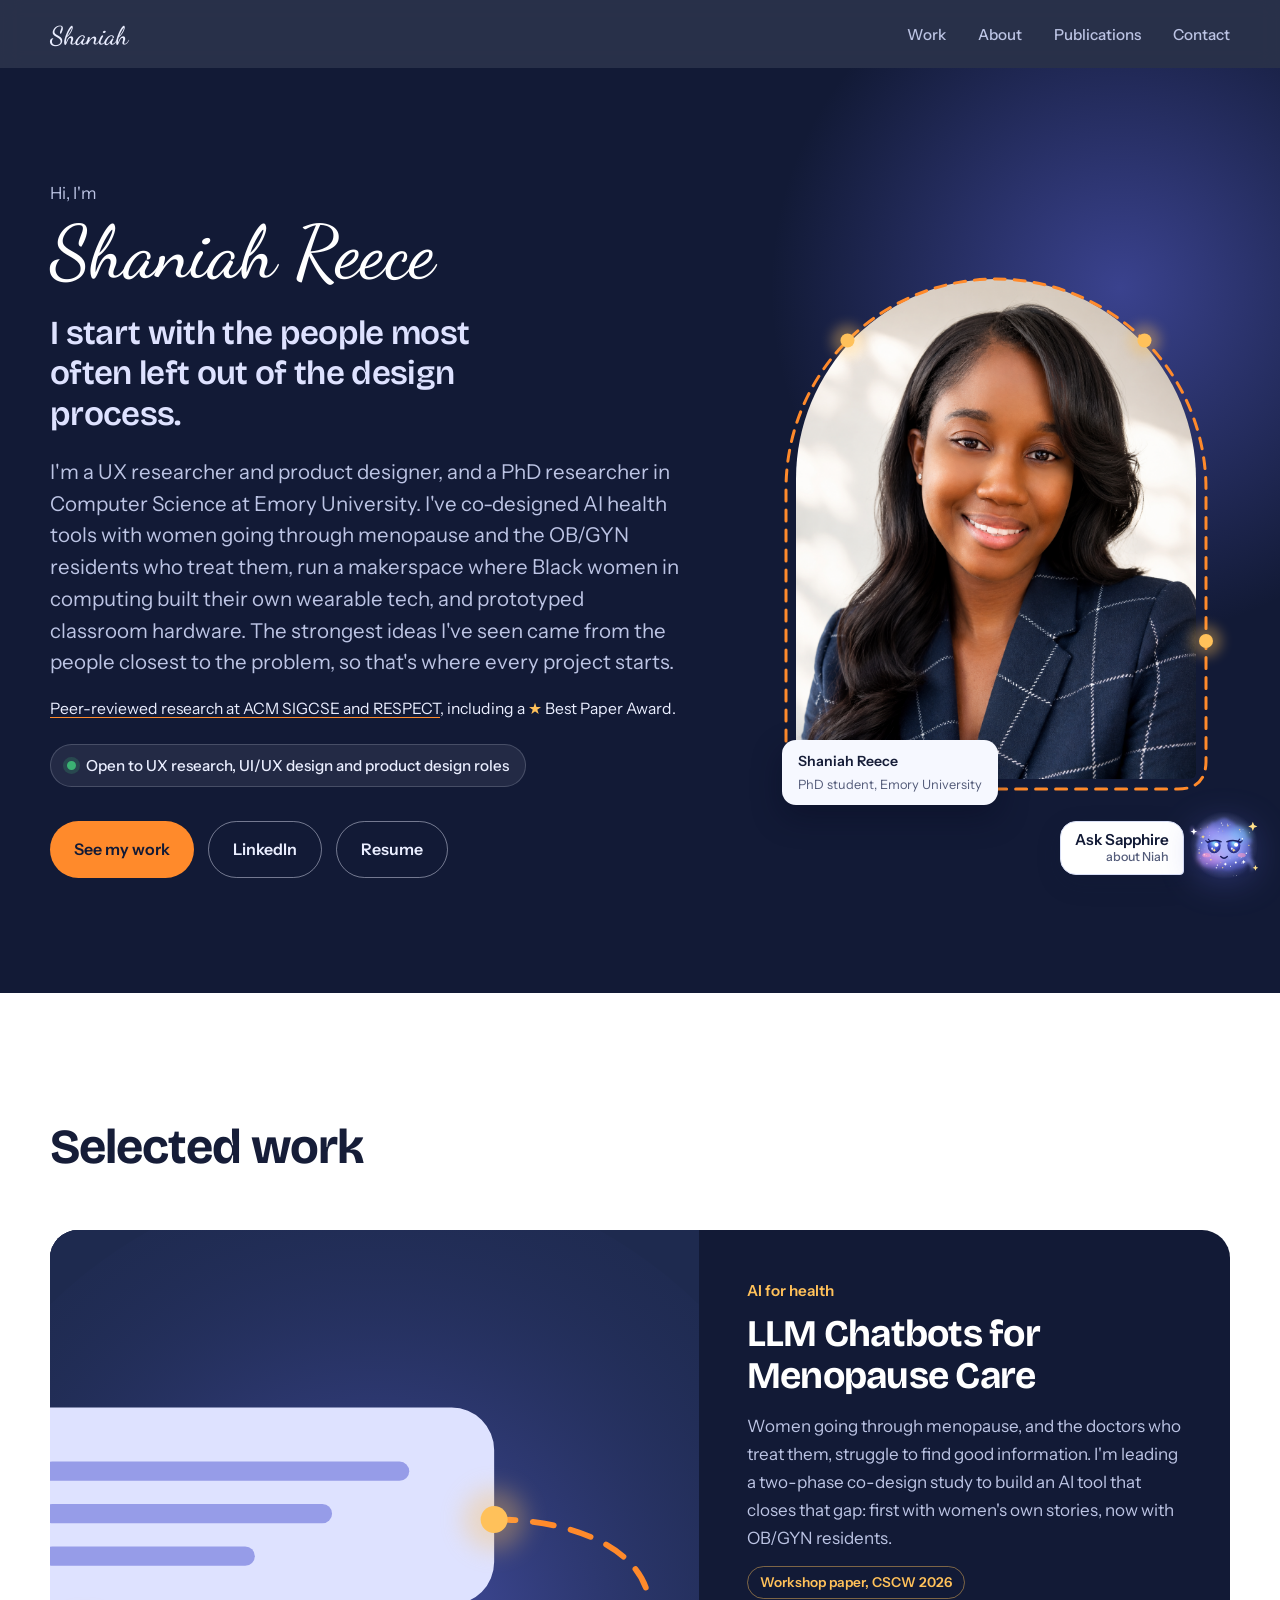
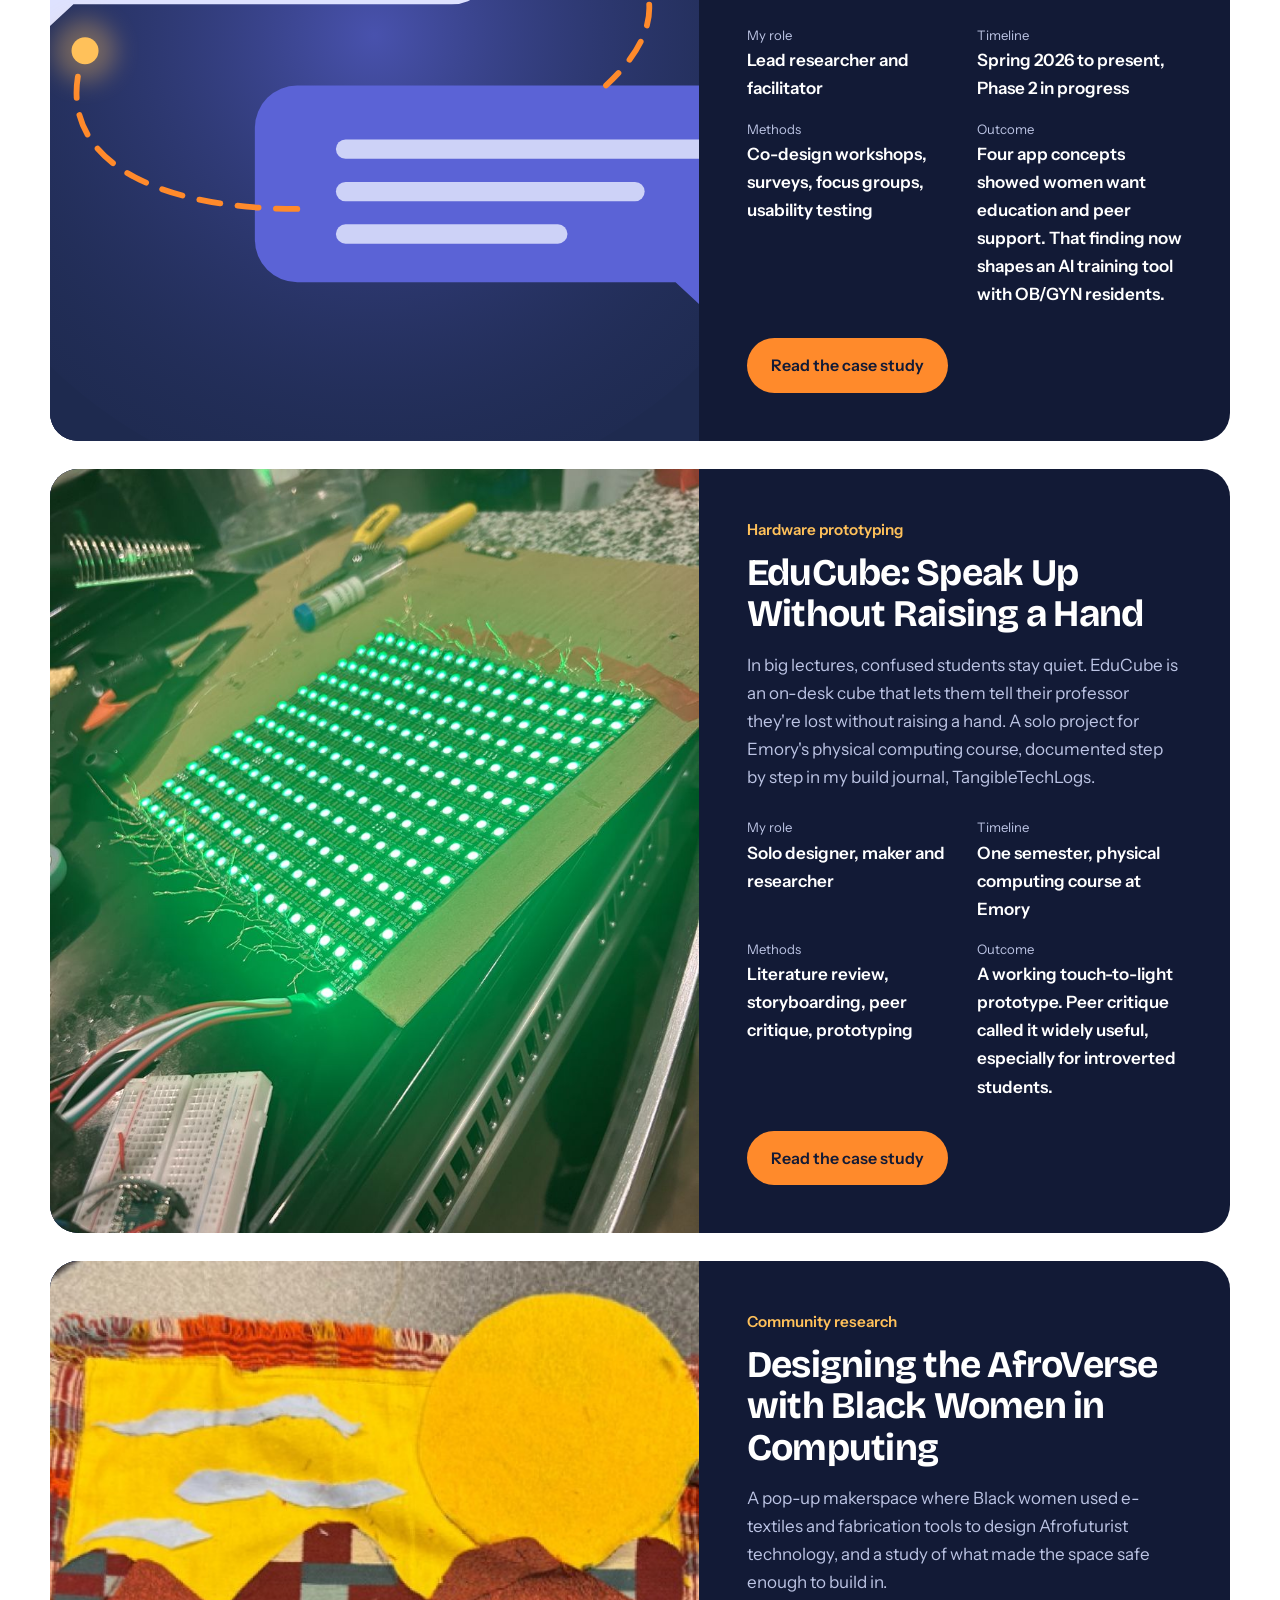
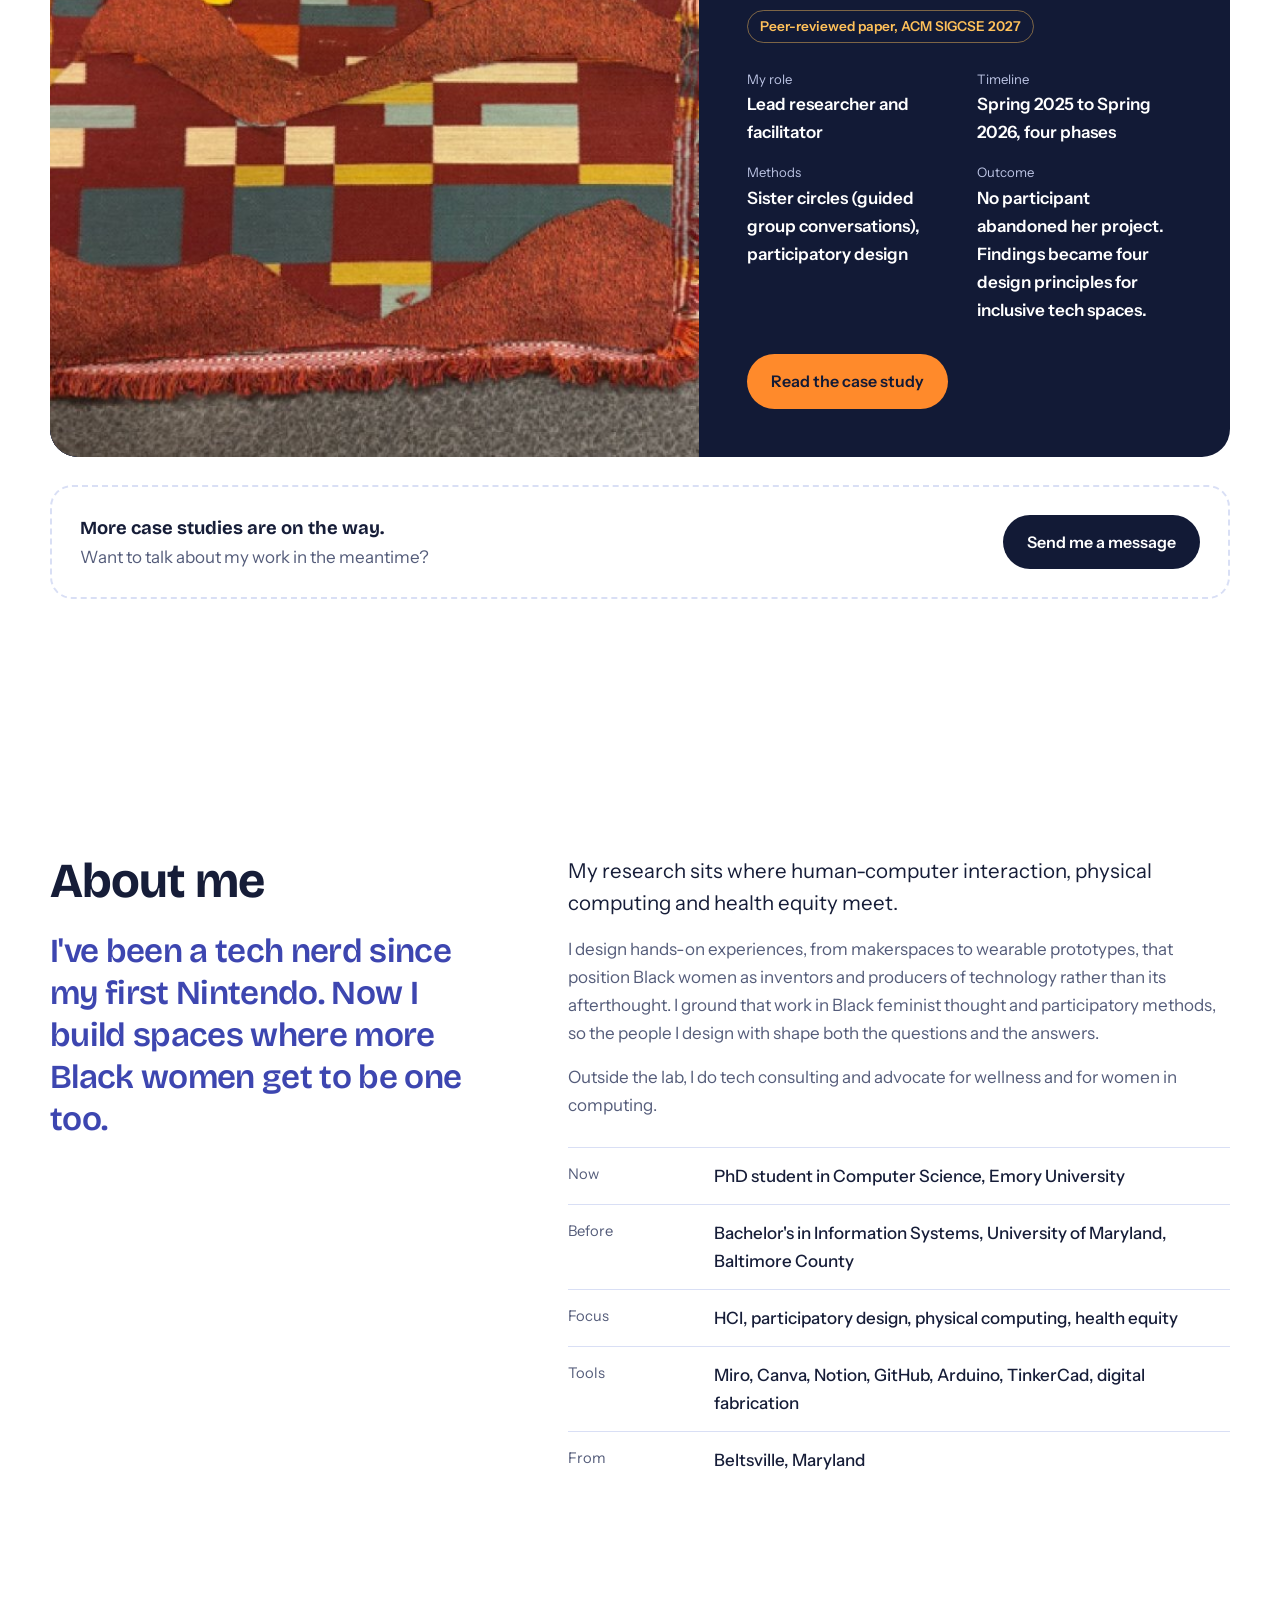
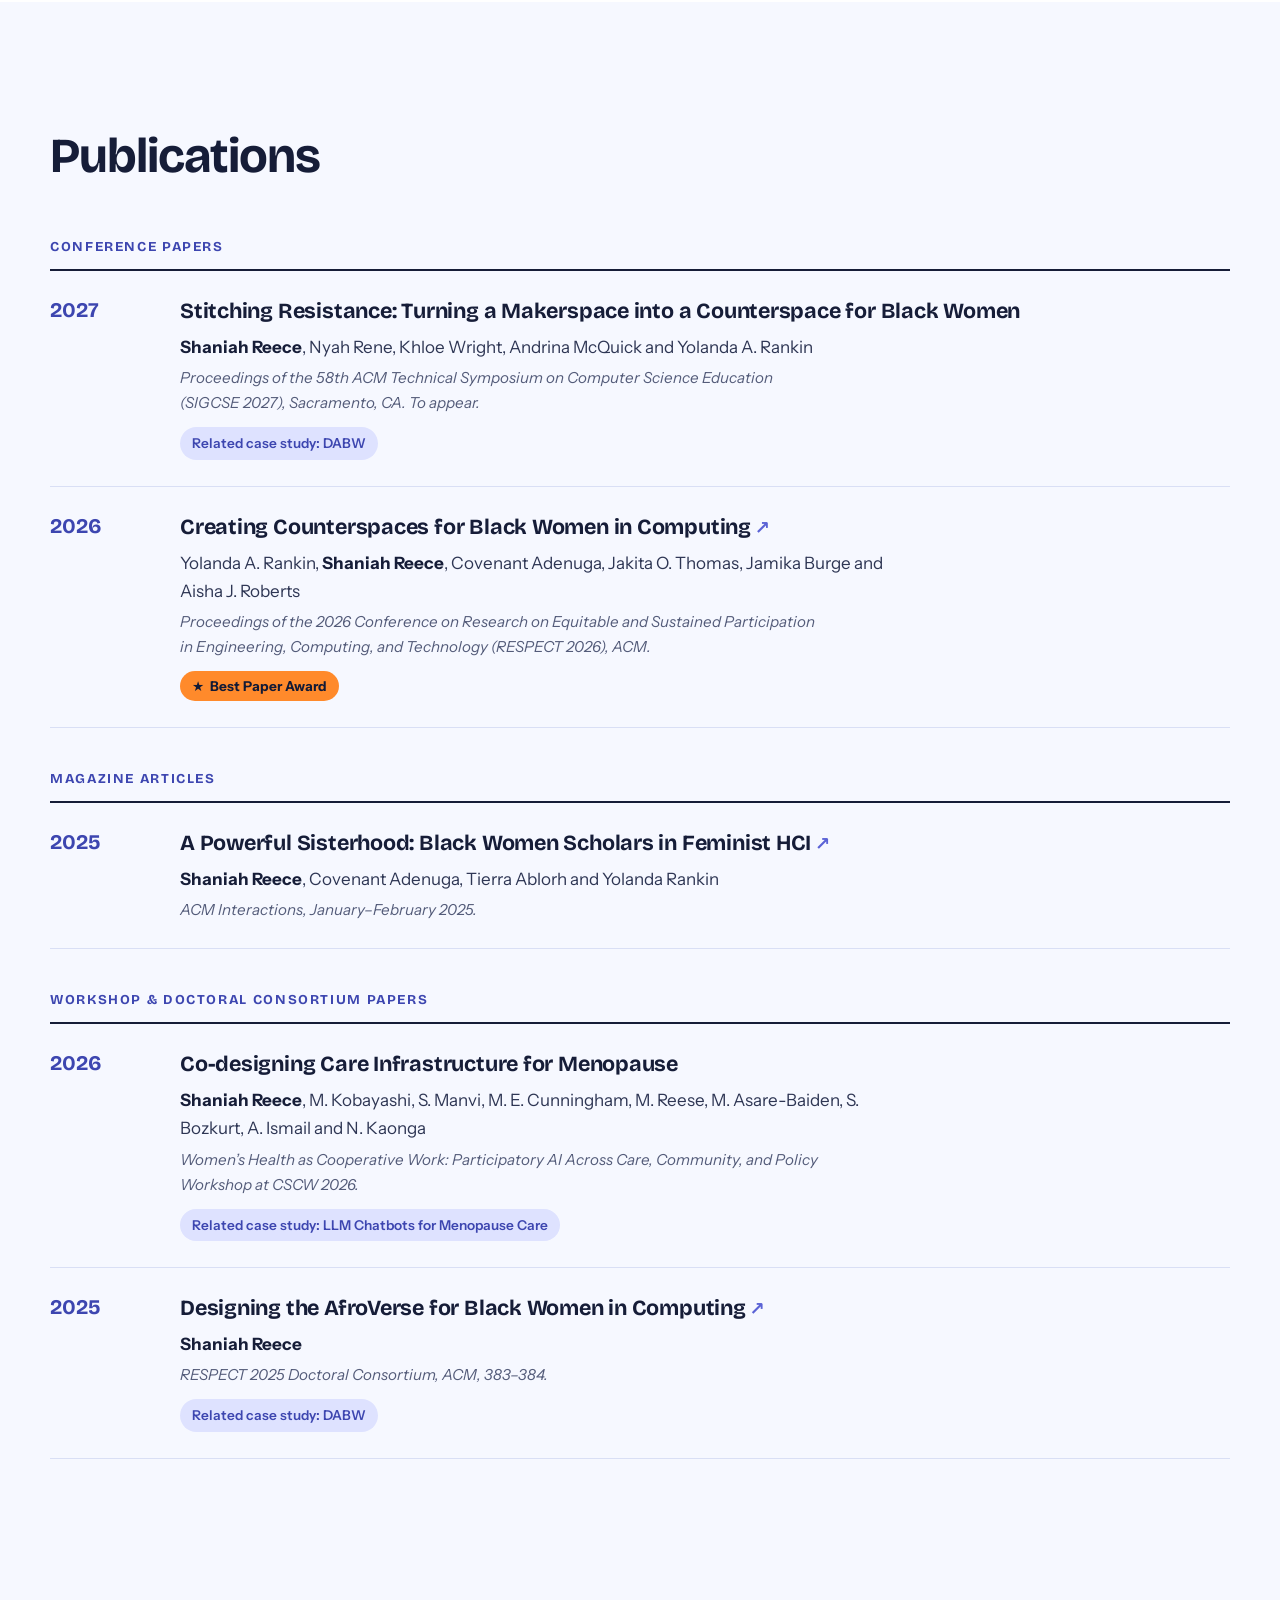
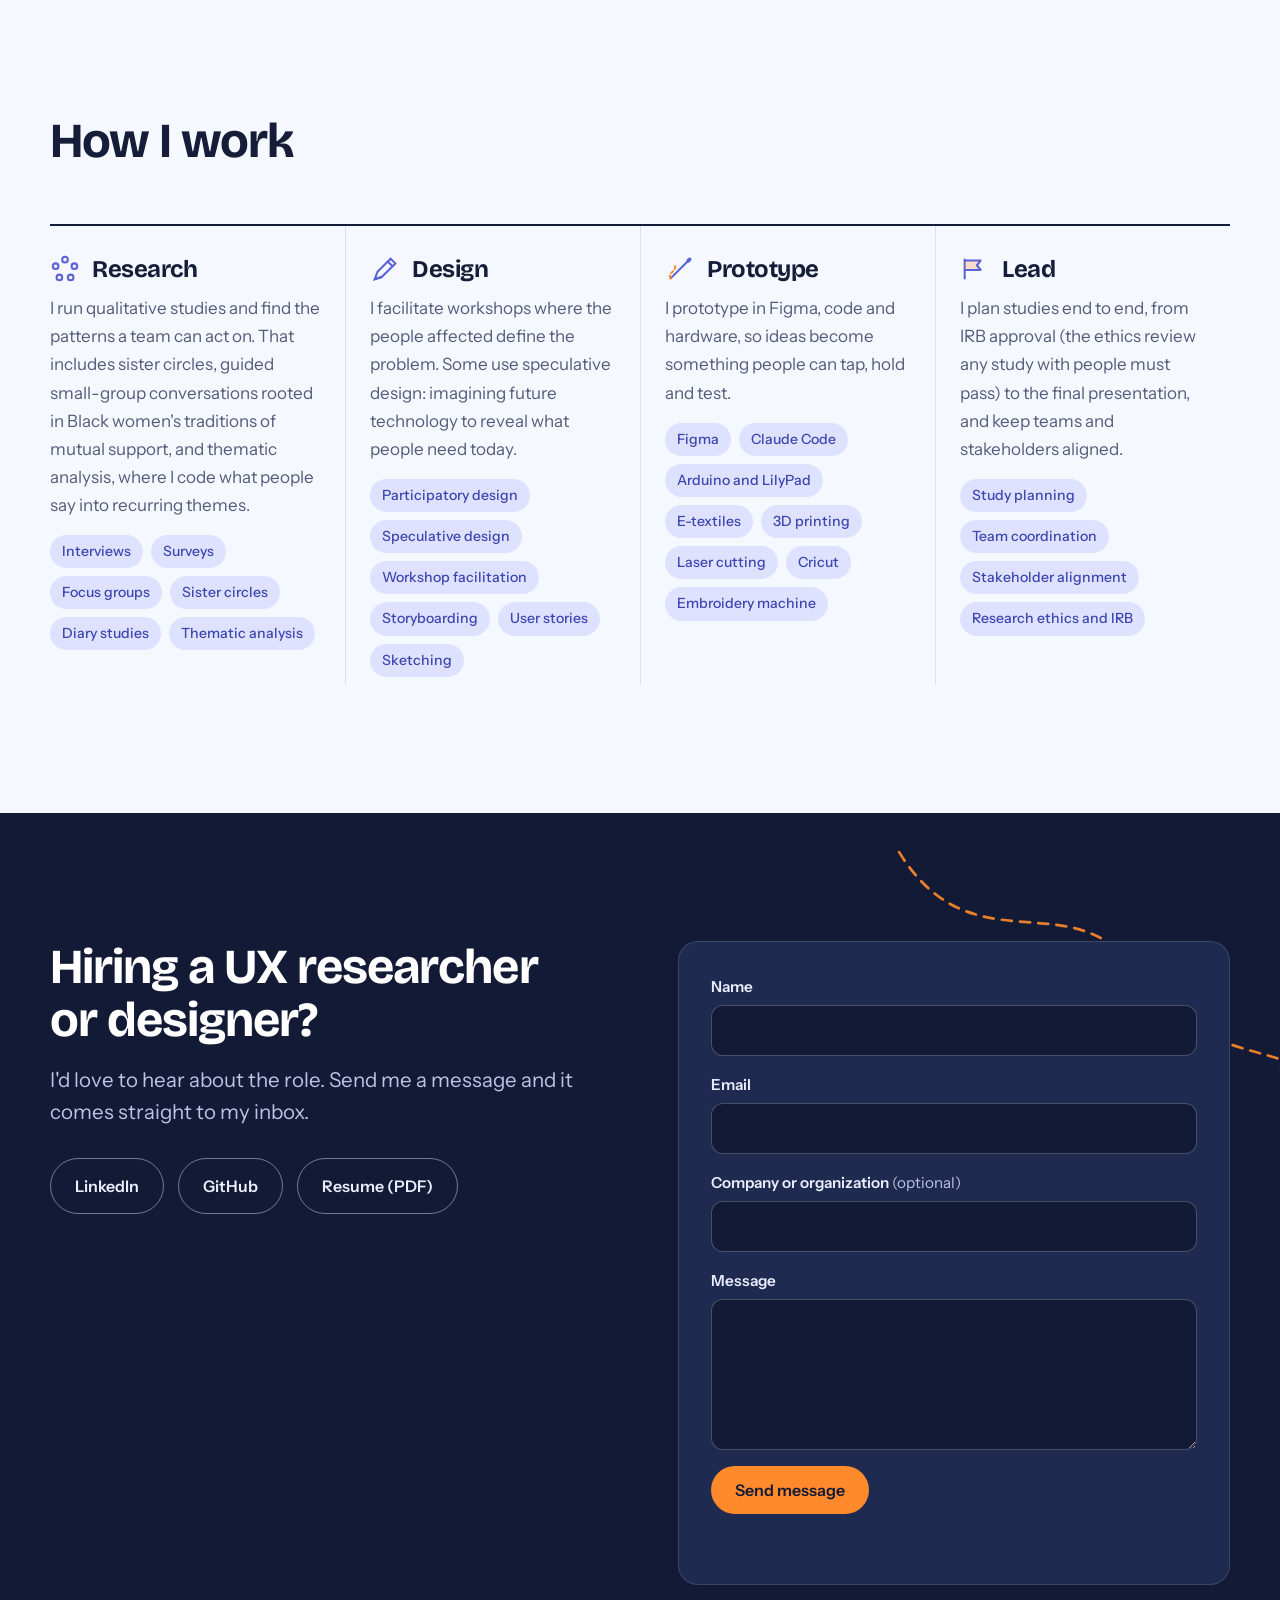
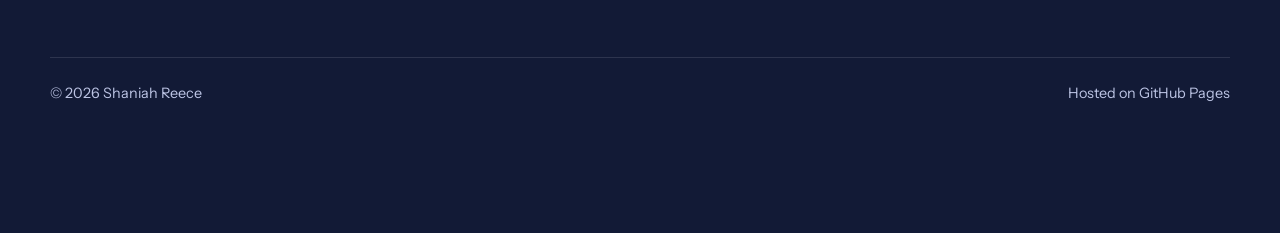
==== index.html @ 15f62a8c "Surface publications as proof: hero line, card badges, list moved up - Hero links peer-reviewed SIGC" ====
<!DOCTYPE html>
<html lang="en">
<head>
  <meta charset="UTF-8" />
  <meta name="viewport" content="width=device-width, initial-scale=1.0" />
  <title>Shaniah Reece | UX Researcher and Product Designer</title>
  <meta name="description" content="Shaniah Reece is a UX researcher and product designer open to UX research, UI/UX design and product design roles. Case studies in co-design, AI and physical prototyping." />
  <meta property="og:title" content="Shaniah Reece | UX Researcher and Product Designer" />
  <meta property="og:description" content="UX research, co-design and prototyping case studies, from AI health tools to hardware." />
  <meta property="og:image" content="assets/Niah_Headshot.png" />
  <link rel="preconnect" href="https://fonts.googleapis.com" />
  <link rel="preconnect" href="https://fonts.gstatic.com" crossorigin />
  <link href="https://fonts.googleapis.com/css2?family=Bricolage+Grotesque:opsz,wght@12..96,500;12..96,600;12..96,700&family=Instrument+Sans:wght@400;500;600&family=Dancing+Script:wght@500&display=swap" rel="stylesheet" />
  <link rel="stylesheet" href="style.css?v=27" />
</head>
<body>
  <a class="skip" href="#main">Skip to content</a>

  <nav class="nav" aria-label="Main">
    <div class="wrap">
      <a class="nav-name" href="index.html">Shaniah</a>
      <ul>
        <li><a href="#work">Work</a></li>
        <li><a href="#about">About</a></li>
        <li><a href="#publications">Publications</a></li>
        <li><a href="#contact">Contact</a></li>
      </ul>
    </div>
  </nav>

  <header class="hero">
    <div class="wrap">
      <div>
        <p class="hello">Hi, I'm</p>
        <h1 class="hero-name">Shaniah Reece</h1>
        <p class="hero-role">I start with the people most often left out of the design process.</p>
        <p class="lead">I'm a UX researcher and product designer, and a PhD researcher in Computer Science at Emory University. I've co-designed AI health tools with women going through menopause and the OB/GYN residents who treat them, run a makerspace where Black women in computing built their own wearable tech, and prototyped classroom hardware. The strongest ideas I've seen came from the people closest to the problem, so that's where every project starts.</p>
        <p class="hero-cred"><a href="#publications">Peer-reviewed research at ACM SIGCSE and RESPECT</a>, including a <span class="star" aria-hidden="true">★</span> Best Paper Award.</p>
        <p class="open-to"><span aria-hidden="true"></span>Open to UX research, UI/UX design and product design roles</p>
        <div class="hero-actions">
          <a class="btn btn-thread" href="#work">See my work</a>
          <a class="btn btn-outline" href="https://www.linkedin.com/in/shaniah-reece">LinkedIn</a>
          <a class="btn btn-outline" href="assets/Shaniah_Reece_Resume.pdf" target="_blank" rel="noopener">Resume</a>
        </div>
      </div>

      <figure class="portrait">
        <div class="portrait-frame">
          <img src="assets/Niah_Headshot.png" alt="Portrait of Shaniah Reece" width="1122" height="1402" />
        </div>
        <!-- conductive thread stitched around the arch, with three LEDs (static) -->
        <svg class="portrait-stitch" viewBox="0 0 436 536" aria-hidden="true">
          <path class="stitch" d="M8 500 V228 A210 210 0 0 1 428 228 V500 Q428 528 400 528 H36 Q8 528 8 500 Z" />
          <circle class="led-glow" cx="69.5" cy="79.5" r="16" /><circle class="led" cx="69.5" cy="79.5" r="7" />
          <circle class="led-glow" cx="366.5" cy="79.5" r="16" /><circle class="led" cx="366.5" cy="79.5" r="7" />
          <circle class="led-glow" cx="428" cy="380" r="16" /><circle class="led" cx="428" cy="380" r="7" />
        </svg>
        <figcaption>Shaniah Reece<span>PhD student, Emory University</span></figcaption>
      </figure>
    </div>
  </header>

  <main id="main">

    <section class="section work" id="work" aria-labelledby="work-title">
      <div class="wrap">
        <div class="section-intro">
          <h2 id="work-title">Selected work</h2>
        </div>

        <a class="feature" href="menobots.html">
          <div class="feature-art">
            <svg viewBox="0 0 600 420" preserveAspectRatio="xMidYMid slice" aria-hidden="true">
              <defs>
                <radialGradient id="dusk-meno" cx="50%" cy="50%" r="60%">
                  <stop offset="0" stop-color="#5B63D6" stop-opacity=".7" />
                  <stop offset="1" stop-color="#1E2A4F" stop-opacity="0" />
                </radialGradient>
              </defs>
              <rect width="600" height="420" fill="#1E2A4F" />
              <circle cx="300" cy="210" r="240" fill="url(#dusk-meno)" />
              <g fill="#EAEEFF" opacity=".5">
                <circle cx="60" cy="70" r="1.6" /><circle cx="540" cy="60" r="1.4" /><circle cx="560" cy="350" r="1.6" /><circle cx="80" cy="360" r="1.2" />
              </g>
              <!-- her question -->
              <path d="M110 92 h230 a22 22 0 0 1 22 22 v58 a22 22 0 0 1 -22 22 h-196 l-26 24 v-24 h-8 a22 22 0 0 1 -22 -22 v-58 a22 22 0 0 1 22 -22 z" fill="#DEE2FF" />
              <rect x="128" y="120" width="190" height="10" rx="5" fill="#5B63D6" opacity=".55" />
              <rect x="128" y="142" width="150" height="10" rx="5" fill="#5B63D6" opacity=".55" />
              <rect x="128" y="164" width="110" height="10" rx="5" fill="#5B63D6" opacity=".55" />
              <!-- the reply -->
              <path d="M260 236 h230 a22 22 0 0 1 22 22 v58 a22 22 0 0 1 -22 22 h-8 v24 l-26 -24 h-196 a22 22 0 0 1 -22 -22 v-58 a22 22 0 0 1 22 -22 z" fill="#5B63D6" />
              <rect x="280" y="264" width="200" height="10" rx="5" fill="#EAEEFF" opacity=".8" />
              <rect x="280" y="286" width="160" height="10" rx="5" fill="#EAEEFF" opacity=".8" />
              <rect x="280" y="308" width="120" height="10" rx="5" fill="#EAEEFF" opacity=".8" />
              <!-- the thread that connects them -->
              <path class="stitch" d="M362 150 C 430 150, 470 190, 420 236" />
              <path class="stitch" d="M260 300 C 180 300, 130 270, 150 218" />
              <circle class="led-glow" cx="362" cy="150" r="16" /><circle class="led" cx="362" cy="150" r="7" />
              <circle class="led-glow" cx="150" cy="218" r="16" /><circle class="led" cx="150" cy="218" r="7" />
            </svg>
            <!-- To add a hero screen: export one clear, high-res screen from Figma as assets/menobots-hero.jpg (1200px wide or more) and it replaces the illustration -->
            <img src="assets/menobots-hero.jpg" alt="" onerror="this.remove()" />
          </div>
          <div class="feature-body">
            <span class="feature-kicker">AI for health</span>
            <h3>LLM Chatbots for Menopause Care</h3>
            <p>Women going through menopause, and the doctors who treat them, struggle to find good information. I'm leading a two-phase co-design study to build an AI tool that closes that gap: first with women's own stories, now with OB/GYN residents.</p>
            <p class="feature-paper">Workshop paper, CSCW 2026</p>
            <dl class="feature-facts">
              <div><dt>My role</dt><dd>Lead researcher and facilitator</dd></div>
              <div><dt>Timeline</dt><dd>Spring 2026 to present, Phase 2 in progress</dd></div>
              <div><dt>Methods</dt><dd>Co-design workshops, surveys, focus groups, usability testing</dd></div>
              <div><dt>Outcome</dt><dd>Four app concepts showed women want education and peer support. That finding now shapes an AI training tool with OB/GYN residents.</dd></div>
            </dl>
            <span class="btn btn-thread feature-link">Read the case study</span>
          </div>
        </a>

        <a class="feature" href="tangibletechlogs.html">
          <div class="feature-art">
            <img src="assets/ttl-led-matrix.jpg" alt="" />
          </div>
          <div class="feature-body">
            <span class="feature-kicker">Hardware prototyping</span>
            <h3>EduCube: Speak Up Without Raising a Hand</h3>
            <p>In big lectures, confused students stay quiet. EduCube is an on-desk cube that lets them tell their professor they're lost without raising a hand. A solo project for Emory's physical computing course, documented step by step in my build journal, TangibleTechLogs.</p>
            <dl class="feature-facts">
              <div><dt>My role</dt><dd>Solo designer, maker and researcher</dd></div>
              <div><dt>Timeline</dt><dd>One semester, physical computing course at Emory</dd></div>
              <div><dt>Methods</dt><dd>Literature review, storyboarding, peer critique, prototyping</dd></div>
              <div><dt>Outcome</dt><dd>A working touch-to-light prototype. Peer critique called it widely useful, especially for introverted students.</dd></div>
            </dl>
            <span class="btn btn-thread feature-link">Read the case study</span>
          </div>
        </a>

        <a class="feature" href="dabw.html">
          <div class="feature-art">
            <!-- Optional: add assets/dabw-cover.jpg (a prototype photo works well) and it replaces the illustration -->
            <svg viewBox="0 0 600 420" preserveAspectRatio="xMidYMid slice" aria-hidden="true">
              <defs>
                <radialGradient id="dusk" cx="50%" cy="50%" r="60%">
                  <stop offset="0" stop-color="#5B63D6" stop-opacity=".7" />
                  <stop offset="1" stop-color="#1E2A4F" stop-opacity="0" />
                </radialGradient>
              </defs>
              <rect width="600" height="420" fill="#1E2A4F" />
              <circle cx="300" cy="210" r="230" fill="url(#dusk)" />
              <g fill="#EAEEFF" opacity=".55">
                <circle cx="70" cy="60" r="1.6" /><circle cx="120" cy="330" r="1.2" /><circle cx="520" cy="80" r="1.8" /><circle cx="555" cy="300" r="1.2" /><circle cx="460" cy="380" r="1.4" /><circle cx="40" cy="220" r="1.2" />
              </g>
              <!-- embroidery hoop -->
              <circle cx="300" cy="210" r="160" fill="none" stroke="#DEE2FF" stroke-width="12" opacity=".9" />
              <circle cx="300" cy="210" r="147" fill="#18234A" stroke="#5B63D6" stroke-width="2" />
              <rect x="286" y="36" width="28" height="22" rx="5" fill="#DEE2FF" />
              <!-- stitched traces from the board to the LEDs -->
              <g class="stitch" stroke-width="3">
                <path d="M300 210 C 300 160, 250 140, 228 110" />
                <path d="M300 210 C 350 190, 380 150, 392 128" />
                <path d="M300 210 C 360 230, 400 250, 412 272" />
                <path d="M300 210 C 260 260, 230 280, 214 306" />
                <path d="M300 210 C 250 220, 210 210, 186 196" />
              </g>
              <g>
                <circle class="led-glow" cx="228" cy="110" r="18" /><circle class="led" cx="228" cy="110" r="8" />
                <circle class="led-glow" cx="392" cy="128" r="18" /><circle class="led" cx="392" cy="128" r="8" />
                <circle class="led-glow" cx="412" cy="272" r="18" /><circle class="led" cx="412" cy="272" r="8" />
                <circle class="led-glow" cx="214" cy="306" r="18" /><circle class="led" cx="214" cy="306" r="8" />
                <circle class="led-glow" cx="186" cy="196" r="18" /><circle class="led" cx="186" cy="196" r="8" />
              </g>
              <!-- LilyPad-style sewable board -->
              <g>
                <circle cx="300" cy="210" r="36" fill="#5B63D6" />
                <g fill="#DEE2FF">
                  <circle cx="300" cy="166" r="6" /><circle cx="331" cy="179" r="6" /><circle cx="344" cy="210" r="6" /><circle cx="331" cy="241" r="6" />
                  <circle cx="300" cy="254" r="6" /><circle cx="269" cy="241" r="6" /><circle cx="256" cy="210" r="6" /><circle cx="269" cy="179" r="6" />
                </g>
                <circle cx="300" cy="210" r="12" fill="#121A36" />
              </g>
            </svg>
            <img src="assets/dabw-cover.jpg" alt="" onerror="this.remove()" />
          </div>
          <div class="feature-body">
            <span class="feature-kicker">Community research</span>
            <h3>Designing the AfroVerse with Black Women in Computing</h3>
            <p>A pop-up makerspace where Black women used e-textiles and fabrication tools to design Afrofuturist technology, and a study of what made the space safe enough to build in.</p>
            <p class="feature-paper">Peer-reviewed paper, ACM SIGCSE 2027</p>
            <dl class="feature-facts">
              <div><dt>My role</dt><dd>Lead researcher and facilitator</dd></div>
              <div><dt>Timeline</dt><dd>Spring 2025 to Spring 2026, four phases</dd></div>
              <div><dt>Methods</dt><dd>Sister circles (guided group conversations), participatory design</dd></div>
              <div><dt>Outcome</dt><dd>No participant abandoned her project. Findings became four design principles for inclusive tech spaces.</dd></div>
            </dl>
            <span class="btn btn-thread feature-link">Read the case study</span>
          </div>
        </a>

        <div class="next-up">
          <div><strong>More case studies are on the way.</strong><br />Want to talk about my work in the meantime?</div>
          <a class="btn btn-dark" href="#contact">Send me a message</a>
        </div>
      </div>
    </section>

    <section class="section about" id="about" aria-labelledby="about-title">
      <div class="wrap">
        <div>
          <h2 id="about-title" style="margin-bottom:22px">About me</h2>
          <p class="about-quote">I've been a tech nerd since my first Nintendo. Now I build spaces where more Black women get to be one too.</p>
        </div>
        <div class="about-body">
          <p class="lead" style="color:var(--ink)">My research sits where human-computer interaction, physical computing and health equity meet.</p>
          <p>I design hands-on experiences, from makerspaces to wearable prototypes, that position Black women as inventors and producers of technology rather than its afterthought. I ground that work in Black feminist thought and participatory methods, so the people I design with shape both the questions and the answers.</p>
          <p>Outside the lab, I do tech consulting and advocate for wellness and for women in computing.</p>
          <dl class="creds">
            <div><dt>Now</dt><dd>PhD student in Computer Science, Emory University</dd></div>
            <div><dt>Before</dt><dd>Bachelor's in Information Systems, University of Maryland, Baltimore County</dd></div>
            <div><dt>Focus</dt><dd>HCI, participatory design, physical computing, health equity</dd></div>
            <div><dt>Tools</dt><dd>Miro, Canva, Notion, GitHub, Arduino, TinkerCad, digital fabrication</dd></div>
            <div><dt>From</dt><dd>Beltsville, Maryland</dd></div>
          </dl>
        </div>
      </div>
    </section>

    <section class="section pubs-section" id="publications" aria-labelledby="pubs-title">
      <div class="wrap">
        <div class="section-intro">
          <h2 id="pubs-title">Publications</h2>
        </div>
        <h3 class="pubs-cat">Conference Papers</h3>
        <ol class="pubs">
          <li>
            <span class="pub-year">2027</span>
            <div>
              <h3>Stitching Resistance: Turning a Makerspace into a Counterspace for Black Women</h3>
              <p class="pub-authors"><strong>Shaniah Reece</strong>, Nyah Rene, Khloe Wright, Andrina McQuick and Yolanda A. Rankin</p>
              <p class="pub-venue">Proceedings of the 58th ACM Technical Symposium on Computer Science Education (SIGCSE 2027), Sacramento, CA. To appear.</p>
              <a class="pub-tag" href="dabw.html">Related case study: DABW</a>
            </div>
          </li>
          <li>
            <span class="pub-year">2026</span>
            <div>
              <h3><a href="https://doi.org/10.1145/3796496.3811775">Creating Counterspaces for Black Women in Computing</a></h3>
              <p class="pub-authors">Yolanda A. Rankin, <strong>Shaniah Reece</strong>, Covenant Adenuga, Jakita O. Thomas, Jamika Burge and Aisha J. Roberts</p>
              <p class="pub-venue">Proceedings of the 2026 Conference on Research on Equitable and Sustained Participation in Engineering, Computing, and Technology (RESPECT 2026), ACM.</p>
              <p class="pub-award"><span aria-hidden="true">★</span> Best Paper Award</p>
            </div>
          </li>
        </ol>

        <h3 class="pubs-cat">Magazine Articles</h3>
        <ol class="pubs">
          <li>
            <span class="pub-year">2025</span>
            <div>
              <h3><a href="https://interactions.acm.org/archive/view/january-february-2025/a-powerful-sisterhood-black-women-scholars-in-feminist-hci">A Powerful Sisterhood: Black Women Scholars in Feminist HCI</a></h3>
              <p class="pub-authors"><strong>Shaniah Reece</strong>, Covenant Adenuga, Tierra Ablorh and Yolanda Rankin</p>
              <p class="pub-venue">ACM Interactions, January–February 2025.</p>
            </div>
          </li>
        </ol>

        <h3 class="pubs-cat">Workshop &amp; Doctoral Consortium Papers</h3>
        <ol class="pubs">
          <li>
            <span class="pub-year">2026</span>
            <div>
              <h3>Co-designing Care Infrastructure for Menopause</h3>
              <p class="pub-authors"><strong>Shaniah Reece</strong>, M. Kobayashi, S. Manvi, M. E. Cunningham, M. Reese, M. Asare-Baiden, S. Bozkurt, A. Ismail and N. Kaonga</p>
              <p class="pub-venue">Women’s Health as Cooperative Work: Participatory AI Across Care, Community, and Policy Workshop at CSCW 2026.</p>
              <a class="pub-tag" href="menobots.html">Related case study: LLM Chatbots for Menopause Care</a>
            </div>
          </li>
          <li>
            <span class="pub-year">2025</span>
            <div>
              <h3><a href="https://doi.org/10.1145/3704637.3734748">Designing the AfroVerse for Black Women in Computing</a></h3>
              <p class="pub-authors"><strong>Shaniah Reece</strong></p>
              <p class="pub-venue">RESPECT 2025 Doctoral Consortium, ACM, 383–384.</p>
              <a class="pub-tag" href="dabw.html">Related case study: DABW</a>
            </div>
          </li>
        </ol>
      </div>
    </section>

    <section class="section" aria-labelledby="practice-title">
      <div class="wrap">
        <div class="section-intro">
          <h2 id="practice-title">How I work</h2>
        </div>

        <div class="practices">
          <div class="practice">
            <h3>
              <svg width="30" height="30" viewBox="0 0 32 32" fill="none" stroke="#5B63D6" stroke-width="2.2" aria-hidden="true">
                <circle cx="16" cy="6" r="3" /><circle cx="26" cy="13" r="3" /><circle cx="22" cy="25" r="3" /><circle cx="10" cy="25" r="3" /><circle cx="6" cy="13" r="3" />
              </svg>
              Research
            </h3>
            <p>I run qualitative studies and find the patterns a team can act on. That includes sister circles, guided small-group conversations rooted in Black women's traditions of mutual support, and thematic analysis, where I code what people say into recurring themes.</p>
            <ul><li>Interviews</li><li>Surveys</li><li>Focus groups</li><li>Sister circles</li><li>Diary studies</li><li>Thematic analysis</li></ul>
          </div>
          <div class="practice">
            <h3>
              <svg width="30" height="30" viewBox="0 0 32 32" fill="none" stroke="#5B63D6" stroke-width="2.2" stroke-linecap="round" aria-hidden="true">
                <path d="M5 27 L8 19 L22 5 L27 10 L13 24 Z" /><path d="M19 8 L24 13" /><path d="M5 27 L12 25" />
              </svg>
              Design
            </h3>
            <p>I facilitate workshops where the people affected define the problem. Some use speculative design: imagining future technology to reveal what people need today.</p>
            <ul><li>Participatory design</li><li>Speculative design</li><li>Workshop facilitation</li><li>Storyboarding</li><li>User stories</li><li>Sketching</li></ul>
          </div>
          <div class="practice">
            <h3>
              <svg width="30" height="30" viewBox="0 0 32 32" fill="none" stroke="#5B63D6" stroke-width="2.2" stroke-linecap="round" aria-hidden="true">
                <path d="M6 26 L24 8" /><ellipse cx="25.5" cy="6.5" rx="2" ry="1" transform="rotate(-45 25.5 6.5)" />
                <path d="M6 26 C 2 20, 14 18, 10 12" stroke="#FF8A2B" stroke-dasharray="3 3" />
              </svg>
              Prototype
            </h3>
            <p>I prototype in Figma, code and hardware, so ideas become something people can tap, hold and test.</p>
            <ul><li>Figma</li><li>Claude Code</li><li>Arduino and LilyPad</li><li>E-textiles</li><li>3D printing</li><li>Laser cutting</li><li>Cricut</li><li>Embroidery machine</li></ul>
          </div>
          <div class="practice">
            <h3>
              <svg width="30" height="30" viewBox="0 0 32 32" fill="none" stroke="#5B63D6" stroke-width="2.2" stroke-linecap="round" stroke-linejoin="round" aria-hidden="true">
                <path d="M5 26 V6" /><path d="M5 7 H22 L18 12 L22 17 H5" fill="#FF8A2B" fill-opacity=".25" />
              </svg>
              Lead
            </h3>
            <p>I plan studies end to end, from IRB approval (the ethics review any study with people must pass) to the final presentation, and keep teams and stakeholders aligned.</p>
            <ul><li>Study planning</li><li>Team coordination</li><li>Stakeholder alignment</li><li>Research ethics and IRB</li></ul>
          </div>
        </div>
      </div>
    </section>






    <section class="section contact" id="contact" aria-labelledby="contact-title">
      <svg class="contact-thread" viewBox="0 0 460 260" aria-hidden="true">
        <path class="stitch" d="M10 250 C 90 120, 200 220, 270 120 S 420 40, 450 10" />
        <circle class="led-glow" cx="270" cy="120" r="16" /><circle class="led" cx="270" cy="120" r="7" />
        <circle class="led-glow" cx="450" cy="10" r="16" /><circle class="led" cx="450" cy="10" r="7" />
      </svg>
      <div class="wrap">
        <div class="contact-grid">
          <div class="contact-intro">
            <h2 id="contact-title">Hiring a UX researcher or designer?</h2>
            <p class="lead">I'd love to hear about the role. Send me a message and it comes straight to my inbox.</p>
            <div class="hero-actions">
              <a class="btn btn-outline" href="https://www.linkedin.com/in/shaniah-reece">LinkedIn</a>
              <a class="btn btn-outline" href="https://github.com/reecey22">GitHub</a>
              <a class="btn btn-outline" href="assets/Shaniah_Reece_Resume.pdf" target="_blank" rel="noopener">Resume (PDF)</a>
            </div>
          </div>

          <form class="contact-form" id="contact-form" action="https://formsubmit.co/streece@emory.edu" method="POST">
            <input type="hidden" name="_subject" value="New message from your portfolio" />
            <input type="hidden" name="_template" value="table" />
            <input type="hidden" name="_next" value="https://reecey22.github.io/index.html#contact" />
            <input type="text" name="_honey" class="hp" tabindex="-1" autocomplete="off" aria-hidden="true" />
            <label>Name<input type="text" name="name" autocomplete="name" required /></label>
            <label>Email<input type="email" name="email" autocomplete="email" required /></label>
            <label><span>Company or organization <span class="opt">(optional)</span></span><input type="text" name="company" autocomplete="organization" /></label>
            <label>Message<textarea name="message" rows="5" required></textarea></label>
            <button class="btn btn-thread" type="submit">Send message</button>
            <p class="form-status" role="status" aria-live="polite"></p>
          </form>
        </div>
        <div class="footer">
          <span>© 2026 Shaniah Reece</span>
          <span>Hosted on GitHub Pages</span>
        </div>
      </div>
    </section>

  </main>
  <script>
    (function () {
      var form = document.getElementById('contact-form');
      if (!form || !window.fetch) return;
      var status = form.querySelector('.form-status');
      var button = form.querySelector('button');
      form.addEventListener('submit', function (e) {
        e.preventDefault();
        button.disabled = true; button.textContent = 'Sending…';
        status.className = 'form-status'; status.textContent = '';
        fetch(form.action.replace('formsubmit.co/', 'formsubmit.co/ajax/'), {
          method: 'POST', headers: { 'Accept': 'application/json' }, body: new FormData(form)
        }).then(function (r) { return r.json().then(function (d) { if (!r.ok || String(d.success) !== 'true') throw d; }); })
          .then(function () {
            form.reset();
            status.className = 'form-status ok';
            status.textContent = 'Thanks! Your message is on its way. I\'ll get back to you soon.';
            button.disabled = false; button.textContent = 'Send message';
          })
          .catch(function () {
            // Quick send didn't work: send the regular way instead, so the message is never lost.
            status.textContent = 'Sending…';
            form.submit();
          });
      });
    })();
  </script>
  <script src="assistant/sapphire.js?v=3" defer></script>
  <script src="assistant/sounds.js?v=2" defer></script>
  <script src="assistant/assistant.js?v=6" defer></script>
</body>
</html>
---- style.css ----
/* =========================================================
   Shaniah Reece — portfolio
   Signature motif: a running stitch of conductive thread
   with LEDs on it, from the e-textiles in her makerspace work.
   ========================================================= */

:root {
  --night: #121A36;      /* deep navy-indigo night, echoes the blazer */
  --plum: #1E2A4F;       /* raised navy surface */
  --violet: #5B63D6;     /* indigo-periwinkle */
  --violet-ink: #3D46B0; /* purple for text on light */
  --lilac: #DEE2FF;      /* soft purple */
  --paper: #F6F8FF;      /* light page */
  --marigold: #FF8A2B;   /* primary orange, the thread */
  --amber: #FFC15A;      /* LED glow */
  --ink: #161D38;
  --muted: #545C7A;
  --on-dark: #EAEEFF;
  --on-dark-muted: #BCC4E4;
  --line: #D9DFF5;

  --display: "Bricolage Grotesque", system-ui, sans-serif;
  --body: "Instrument Sans", system-ui, sans-serif;
  --script: "Dancing Script", cursive;

  --measure: 64ch;
  --wrap: 1180px;
}

* { box-sizing: border-box; margin: 0; padding: 0; }
html { scroll-behavior: smooth; -webkit-text-size-adjust: 100%; }
body {
  font-family: var(--body);
  font-size: 1.0625rem;
  line-height: 1.65;
  color: var(--ink);
  background: var(--paper);
  -webkit-font-smoothing: antialiased;
}
img { max-width: 100%; display: block; }
a { color: inherit; }
:focus-visible { outline: 3px solid var(--marigold); outline-offset: 3px; border-radius: 4px; }
::selection { background: var(--marigold); color: var(--night); }

.wrap { width: min(var(--wrap), 100% - 40px); margin-inline: auto; }
.skip { position: absolute; left: -9999px; }
.skip:focus { left: 16px; top: 12px; z-index: 50; background: var(--marigold); color: var(--night); padding: 8px 14px; border-radius: 6px; }

/* ---------- Type scale (1.25 ratio) ---------- */
h1, h2, h3, h4 { font-family: var(--display); font-weight: 700; letter-spacing: -0.02em; line-height: 1.1; }
h2 { font-size: clamp(2rem, 4.2vw, 3.05rem); }
h3 { font-size: clamp(1.4rem, 2.4vw, 1.95rem); }
h4 { font-size: 1.15rem; letter-spacing: -0.01em; }
p { max-width: var(--measure); }
.lead { font-size: clamp(1.15rem, 1.6vw, 1.3rem); line-height: 1.55; }

/* ---------- Nav ---------- */
.nav {
  position: sticky; top: 0; z-index: 20;
  background: color-mix(in srgb, var(--night) 90%, transparent);
  backdrop-filter: blur(10px);
  -webkit-backdrop-filter: blur(10px);
  color: var(--on-dark);
}
.nav .wrap { display: flex; align-items: center; justify-content: space-between; height: 68px; }
.nav-name { font-family: var(--script); font-weight: 500; font-size: 1.6rem; text-decoration: none; line-height: 1; padding-top: 4px; }
.nav ul { list-style: none; display: flex; gap: clamp(14px, 3vw, 32px); }
.nav ul a { text-decoration: none; font-size: .95rem; font-weight: 500; color: var(--on-dark-muted); padding: 6px 0; border-bottom: 2px solid transparent; }
.nav ul a:hover, .nav ul a[aria-current="page"] { color: #fff; border-color: var(--marigold); }
@media (max-width: 440px) { .nav-name { font-size: 1.35rem; } .nav ul { gap: 12px; } .nav ul a { font-size: .85rem; } }

/* ---------- Buttons ---------- */
.btn {
  display: inline-flex; align-items: center; gap: 10px;
  font-family: var(--body); font-weight: 600; font-size: 1rem;
  padding: 14px 24px; border-radius: 999px; text-decoration: none;
  transition: background .2s, color .2s, border-color .2s;
}
.btn-thread { background: var(--marigold); color: var(--night); }
.btn-thread:hover { background: var(--amber); }
.btn-outline { border: 1.5px solid rgba(234,238,255,.45); color: var(--on-dark); }
.btn-outline:hover { border-color: var(--on-dark); }
.btn-dark { background: var(--night); color: #fff; }
.btn-dark:hover { background: var(--violet-ink); }

/* ---------- Stitch motif ---------- */
.stitch { fill: none; stroke: var(--marigold); stroke-width: 3; stroke-linecap: round; stroke-dasharray: 11 9; }
.led { fill: var(--amber); }
.led-glow { fill: var(--amber); opacity: .35; filter: blur(6px); }

/* ---------- Hero ---------- */
.hero { background: var(--night); color: var(--on-dark); overflow: hidden; position: relative; }
.hero::after { /* soft violet dusk behind the portrait */
  content: ""; position: absolute; width: 760px; height: 760px; right: -220px; top: -160px; border-radius: 50%;
  background: radial-gradient(circle, rgba(91,99,214,.55), rgba(91,99,214,0) 65%);
  pointer-events: none;
}
.hero .wrap {
  position: relative; z-index: 1;
  display: grid; grid-template-columns: 1.15fr .85fr; gap: clamp(32px, 6vw, 88px);
  align-items: center; padding: clamp(56px, 9vw, 112px) 0 clamp(64px, 9vw, 120px);
}
.hello { font-size: 1.05rem; color: var(--on-dark-muted); margin-bottom: 6px; }
.hero-name { font-family: var(--script); font-weight: 500; font-size: clamp(2.8rem, 6vw, 4.6rem); line-height: 1.05; letter-spacing: 0; color: #fff; }
.hero-role {
  font-family: var(--display); font-weight: 600; font-size: clamp(1.45rem, 2.8vw, 2.1rem);
  line-height: 1.2; letter-spacing: -0.02em; margin-top: 22px; color: var(--lilac); max-width: 22ch;
}
.hero .lead { margin-top: 22px; color: var(--on-dark-muted); max-width: 46ch; }
.hero-actions { display: flex; flex-wrap: wrap; gap: 14px; margin-top: 34px; }

.portrait { position: relative; justify-self: center; width: min(400px, 100%); }
.portrait-frame {
  aspect-ratio: 4 / 5; border-radius: 999px 999px 28px 28px; overflow: hidden;
  background: var(--plum); position: relative;
}
.portrait-frame img { width: 100%; height: 100%; object-fit: cover; object-position: 50% 20%; }
.portrait-stitch { position: absolute; inset: -18px; width: calc(100% + 36px); height: calc(100% + 36px); overflow: visible; pointer-events: none; }
.portrait figcaption { z-index: 2; }
.portrait figcaption {
  position: absolute; left: -14px; bottom: -26px; background: var(--paper); color: var(--ink);
  font-size: .88rem; font-weight: 600; padding: 10px 16px; border-radius: 14px;
  box-shadow: 0 12px 30px rgba(5, 10, 30, .35);
}
.portrait figcaption span { display: block; font-weight: 400; color: var(--muted); font-size: .8rem; }

@media (max-width: 860px) {
  .hero .wrap { grid-template-columns: 1fr; }
  .portrait { width: min(300px, 76%); justify-self: center; margin-top: 8px; }
}

/* ---------- Sections ---------- */
.section { padding: clamp(72px, 10vw, 128px) 0; }
.section-intro { max-width: 720px; margin-bottom: clamp(36px, 5vw, 56px); }
.section-intro p { margin-top: 14px; color: var(--muted); }

/* Practices — a three-column ledger, not cards */
.practices { display: grid; grid-template-columns: repeat(4, 1fr); border-top: 2px solid var(--ink); }
.practice { padding: 28px 24px 8px 0; }
.practice + .practice { padding-left: 24px; border-left: 1px solid var(--line); }
@media (max-width: 1100px) and (min-width: 861px) {
  .practices { grid-template-columns: repeat(2, 1fr); }
  .practice:nth-child(3) { padding-left: 0; border-left: 0; }
  .practice:nth-child(n+3) { border-top: 1px solid var(--line); margin-top: 20px; }
}
.practice h3 { font-size: 1.5rem; display: flex; align-items: center; gap: 12px; }
.practice h3 svg { flex: none; }
.practice p { color: var(--muted); margin-top: 10px; }
.practice ul { list-style: none; margin-top: 16px; display: flex; flex-wrap: wrap; gap: 8px; }
.practice li { font-size: .88rem; font-weight: 500; padding: 5px 12px; border-radius: 999px; background: var(--lilac); color: var(--violet-ink); }
@media (max-width: 860px) {
  .practices { grid-template-columns: 1fr; }
  .practice, .practice + .practice { padding: 24px 0; border-left: 0; border-bottom: 1px solid var(--line); }
}

/* Work */
.work { background: #fff; }
.feature {
  display: grid; grid-template-columns: 1.1fr .9fr; border-radius: 28px; overflow: hidden;
  background: var(--night); color: var(--on-dark); text-decoration: none;
}
.work .feature ~ .feature { margin-top: 28px; }
.feature-art { position: relative; min-height: 380px; background: var(--plum); overflow: hidden; }
.feature-art svg { position: absolute; inset: 0; width: 100%; height: 100%; }
.feature-art img { position: absolute; inset: 0; width: 100%; height: 100%; object-fit: cover; }
.feature-body { padding: clamp(28px, 4vw, 48px); display: flex; flex-direction: column; }
.feature-kicker { color: var(--amber); font-weight: 600; font-size: .95rem; }
.feature-body h3 { font-size: clamp(1.7rem, 3vw, 2.35rem); margin: 10px 0 16px; color: #fff; }
.feature-body p { color: var(--on-dark-muted); }
.feature-facts { display: grid; grid-template-columns: 1fr 1fr; gap: 16px 24px; margin: 26px 0 30px; }
.feature-facts dt { font-size: .82rem; color: var(--on-dark-muted); }
.feature-facts dd { font-weight: 600; color: #fff; }
.feature-link { margin-top: auto; align-self: flex-start; }
.feature:hover .feature-link { background: var(--amber); }
@media (max-width: 860px) {
  .feature { grid-template-columns: 1fr; }
  .feature-art { min-height: 240px; }
}

.next-up {
  margin-top: 28px; padding: 26px 28px; border: 2px dashed var(--line); border-radius: 22px;
  display: flex; flex-wrap: wrap; align-items: center; justify-content: space-between; gap: 12px; color: var(--muted);
}
.next-up strong { color: var(--ink); font-family: var(--display); font-size: 1.15rem; }

/* About */
.about .wrap { display: grid; grid-template-columns: .8fr 1.2fr; gap: clamp(32px, 6vw, 80px); align-items: start; }
.about-quote { font-family: var(--display); font-weight: 600; font-size: clamp(1.5rem, 2.8vw, 2.1rem); line-height: 1.25; letter-spacing: -0.02em; color: var(--violet-ink); }
.about-body p + p { margin-top: 16px; }
.about-body p { color: var(--muted); }
.creds { margin-top: 28px; display: grid; gap: 14px; }
.creds div { display: grid; grid-template-columns: 130px 1fr; gap: 16px; padding-top: 14px; border-top: 1px solid var(--line); }
.creds dt { color: var(--muted); font-size: .92rem; }
.creds dd { font-weight: 500; }
@media (max-width: 860px) { .about .wrap { grid-template-columns: 1fr; } .creds div { grid-template-columns: 1fr; gap: 2px; } }

/* Contact */
.contact { background: var(--night); color: var(--on-dark); position: relative; overflow: hidden; }
.contact h2 { color: #fff; max-width: 16ch; }
.contact p { color: var(--on-dark-muted); margin-top: 16px; }
.contact .hero-actions { margin-top: 30px; }
.contact-thread { position: absolute; right: -30px; top: 30px; width: 420px; max-width: 55%; opacity: .9; pointer-events: none; transform: scaleY(-1); }
.footer { border-top: 1px solid rgba(234,238,255,.12); margin-top: 72px; padding-top: 24px; font-size: .9rem; color: var(--on-dark-muted); display: flex; justify-content: space-between; flex-wrap: wrap; gap: 8px; }

/* =========================================================
   Case study page
   ========================================================= */
.cs-hero { background: var(--night); color: var(--on-dark); position: relative; overflow: hidden; }
.cs-hero .wrap { padding: clamp(56px, 8vw, 96px) 0 clamp(48px, 6vw, 72px); position: relative; z-index: 1; }
.back { color: var(--on-dark-muted); text-decoration: none; font-size: .95rem; }
.back:hover { color: #fff; }
.cs-hero h1 { font-size: clamp(2.5rem, 6.4vw, 5rem); color: #fff; margin-top: 26px; max-width: 15ch; }
.cs-hero .lead { margin-top: 22px; color: var(--on-dark-muted); max-width: 54ch; }
.cs-hero-art { position: absolute; right: -60px; top: 40px; width: 520px; max-width: 60%; opacity: .95; pointer-events: none; }
@media (max-width: 860px) { .cs-hero-art { opacity: .35; } }

.overview { background: var(--plum); color: var(--on-dark); }
.overview dl { display: grid; grid-template-columns: repeat(4, 1fr); gap: 24px; padding: 32px 0; }
.overview dt { font-size: .85rem; color: var(--on-dark-muted); margin-bottom: 4px; }
.overview dd { font-weight: 600; color: #fff; line-height: 1.45; }
@media (max-width: 860px) { .overview dl { grid-template-columns: 1fr 1fr; } }

.cs-block { display: grid; grid-template-columns: 260px 1fr; gap: clamp(24px, 5vw, 72px); }
.cs-block + .cs-block { margin-top: clamp(64px, 8vw, 104px); }
.cs-block > h2 { font-size: clamp(1.6rem, 2.6vw, 2.1rem); position: sticky; top: 96px; align-self: start; }
.cs-block-body { min-width: 0; }
.cs-block-body > p + p { margin-top: 18px; }
.cs-block-body > p { color: #2E3654; }
@media (max-width: 860px) { .cs-block { grid-template-columns: 1fr; } .cs-block > h2 { position: static; } }

.callout {
  margin-top: 28px; padding: 26px 28px; border-radius: 20px; background: var(--lilac);
  font-family: var(--display); font-weight: 600; font-size: 1.25rem; line-height: 1.35; color: var(--violet-ink);
  letter-spacing: -0.01em;
}

/* Research questions */
.rqs { display: grid; gap: 18px; margin-top: 8px; }
.rq { display: grid; grid-template-columns: 56px 1fr; gap: 16px; align-items: start; padding: 22px 0; border-top: 1px solid var(--line); }
.rq b { font-family: var(--display); font-size: 1.05rem; color: var(--violet-ink); }
.rq p { font-size: 1.12rem; color: var(--ink); }

/* Process — a real sequence, so numbered */
.process { list-style: none; display: grid; grid-template-columns: repeat(4, 1fr); gap: 0; margin-top: 12px; position: relative; }
.process::before { content: ""; position: absolute; left: 14px; right: 0; top: 19px; border-top: 3px dashed var(--marigold); }
.process li { position: relative; padding: 44px 18px 0 0; }
.process .node { position: absolute; top: 6px; left: 0; width: 28px; height: 28px; border-radius: 50%; background: var(--paper); border: 3px solid var(--violet); display: grid; place-items: center; font-family: var(--display); font-weight: 700; font-size: .8rem; color: var(--violet-ink); }
.process li:nth-child(n+3) .node { border-color: var(--marigold); color: #B4550E; }
.process h4 { font-size: 1.2rem; }
.process .when { font-size: .9rem; color: var(--muted); margin-bottom: 8px; }
.process ul { list-style: none; font-size: .95rem; color: #2E3654; }
.process ul li { padding: 2px 0; }
@media (max-width: 860px) {
  .process { grid-template-columns: 1fr 1fr; row-gap: 28px; }
  .process svg.track { display: none; }
}
@media (max-width: 480px) { .process { grid-template-columns: 1fr; } }

/* Methods + tools as definition rows */
.rows { margin-top: 8px; }
.rows div { display: grid; grid-template-columns: 200px 1fr; gap: 20px; padding: 18px 0; border-top: 1px solid var(--line); }
.rows dt { font-family: var(--display); font-weight: 600; }
.rows dd { color: #2E3654; }
@media (max-width: 600px) { .rows div { grid-template-columns: 1fr; gap: 4px; } }

.tools { display: grid; grid-template-columns: repeat(4, 1fr); gap: 16px; margin-top: 8px; }
.tool { background: #fff; border: 1px solid var(--line); border-radius: 20px; padding: 22px 18px; }
.tool svg { width: 44px; height: 44px; margin-bottom: 14px; }
.tool h4 { font-size: 1.02rem; }
.tool p { font-size: .9rem; color: var(--muted); margin-top: 4px; }
@media (max-width: 860px) { .tools { grid-template-columns: 1fr 1fr; } }

.prompts { display: flex; flex-wrap: wrap; gap: 10px; margin-top: 22px; }
.prompts span { padding: 8px 16px; border-radius: 999px; border: 1.5px solid var(--violet); color: var(--violet-ink); font-weight: 500; font-size: .95rem; }

/* Photos */
.photos { display: grid; grid-template-columns: repeat(2, 1fr); gap: 16px; margin-top: 8px; }
.photos figure { border-radius: 20px; overflow: hidden; background: var(--lilac); }
.photos img { width: 100%; aspect-ratio: 4/3; object-fit: cover; }
.photos figcaption { padding: 12px 16px; font-size: .92rem; color: var(--muted); background: #fff; }
@media (max-width: 600px) { .photos { grid-template-columns: 1fr; } }

/* Insights */
.insight { padding: 30px 0; border-top: 1px solid var(--line); }
.insight h3 { font-size: clamp(1.3rem, 2.2vw, 1.6rem); }
.insight > p { margin-top: 10px; color: #2E3654; }
.insight blockquote {
  margin-top: 18px; padding-left: 20px; border-left: 3px solid var(--marigold);
  font-size: 1.08rem; line-height: 1.6; color: var(--ink); max-width: 60ch;
}
.insight cite { display: block; margin-top: 8px; font-style: normal; font-size: .92rem; color: var(--muted); }

/* Outcomes on dark */
.outcomes { background: var(--night); color: var(--on-dark); }
.outcomes .cs-block-body > p { color: var(--on-dark-muted); }
.outcomes h2 { color: #fff; }
.commitments { list-style: none; counter-reset: c; display: grid; gap: 0; margin-top: 8px; }
.commitments li { counter-increment: c; display: grid; grid-template-columns: 52px 1fr; gap: 14px; padding: 22px 0; border-top: 1px solid rgba(234,238,255,.14); }
.commitments li::before { content: counter(c); font-family: var(--display); font-weight: 700; font-size: 1.5rem; color: var(--amber); line-height: 1.2; }
.commitments b { display: block; font-family: var(--display); font-size: 1.2rem; color: #fff; font-weight: 600; letter-spacing: -0.01em; }
.commitments span { color: var(--on-dark-muted); }
.impact { display: grid; grid-template-columns: repeat(4, 1fr); gap: 16px; margin-top: 8px; }
.impact div { background: var(--plum); border-radius: 18px; padding: 20px; font-weight: 500; color: #fff; line-height: 1.4; border-top: 4px solid var(--marigold); }
@media (max-width: 860px) { .impact { grid-template-columns: 1fr 1fr; } }

.reflect li { margin: 0 0 12px 20px; color: #2E3654; max-width: var(--measure); }
.team-list { display: flex; flex-wrap: wrap; gap: 8px 10px; margin-top: 8px; list-style: none; }
.team-list li { padding: 7px 14px; border-radius: 999px; background: #fff; border: 1px solid var(--line); font-size: .95rem; }
.team-list li.me { background: var(--night); color: #fff; border-color: var(--night); }

/* ---------- Media and code (TangibleTechLogs) ---------- */
.figure { margin-top: 26px; border-radius: 20px; overflow: hidden; background: #fff; border: 1px solid var(--line); }
.figure img, .figure video { width: 100%; display: block; background: var(--plum); }
.figure figcaption { padding: 12px 16px; font-size: .92rem; color: var(--muted); }
.media-grid { display: grid; grid-template-columns: repeat(3, 1fr); gap: 16px; margin-top: 26px; }
.media-grid .figure { margin-top: 0; }
.media-grid img, .media-grid video { aspect-ratio: 3 / 4; object-fit: cover; }
@media (max-width: 760px) { .media-grid { grid-template-columns: 1fr; } }
.faces { display: grid; grid-template-columns: repeat(4, 1fr); gap: 14px; margin-top: 22px; }
.face { background: #fff; border: 1px solid var(--line); border-radius: 18px; padding: 18px; }
.face b { font-family: var(--display); display: block; margin-bottom: 4px; }
.face span { font-size: .92rem; color: var(--muted); }
.signal { display: inline-block; width: 12px; height: 12px; border-radius: 50%; margin-right: 6px; vertical-align: -1px; }
@media (max-width: 860px) { .faces { grid-template-columns: 1fr 1fr; } }
.code { margin-top: 22px; background: var(--night); color: var(--on-dark); border-radius: 18px; padding: 20px 22px; overflow-x: auto; font: 500 .86rem/1.6 ui-monospace, SFMono-Regular, Menlo, Consolas, monospace; }
.code .c { color: var(--on-dark-muted); }
.code .k { color: var(--amber); }

/* ---------- Hiring-focused additions ---------- */
.hero-cred { margin-top: 18px; color: var(--on-dark); font-size: .98rem; }
.hero-cred a { color: var(--on-dark); text-decoration: underline; text-decoration-color: var(--marigold); text-underline-offset: 3px; }
.hero-cred a:hover { color: #fff; }
.hero-cred .star { color: var(--amber); }
.feature-paper { display: block; width: fit-content; margin-top: 14px; padding: 4px 12px; border-radius: 999px; border: 1px solid rgba(255,193,90,.45); color: var(--amber) !important; font-size: .85rem; font-weight: 600; }
.open-to { display: inline-flex; align-items: center; gap: 10px; margin-top: 22px; padding: 8px 16px; border-radius: 999px; background: rgba(234,238,255,.08); border: 1px solid rgba(234,238,255,.18); font-size: .95rem; font-weight: 500; color: var(--on-dark); max-width: none; }
.open-to span { width: 9px; height: 9px; border-radius: 50%; background: #3BB273; box-shadow: 0 0 0 4px rgba(59,178,115,.22); flex: none; }

.glance { display: grid; grid-template-columns: repeat(3, 1fr); gap: 16px; margin-bottom: clamp(64px, 8vw, 104px); }
.glance div { background: #fff; border: 1px solid var(--line); border-radius: 20px; padding: 22px 22px 24px; border-top: 4px solid var(--violet); }
.glance div:last-child { border-top-color: var(--marigold); }
.glance h2 { font-size: 1.05rem; letter-spacing: -0.01em; margin-bottom: 8px; color: var(--violet-ink); }
.glance div:last-child h2 { color: #B4550E; }
.glance p { font-size: 1rem; color: var(--ink); }
@media (max-width: 860px) { .glance { grid-template-columns: 1fr; } }

/* ---------- Concept showcases (menopause case study) ---------- */
.concept { margin-top: 44px; padding-top: 28px; border-top: 1px solid var(--line); }
.concept h3 { font-size: clamp(1.35rem, 2.2vw, 1.7rem); }
.concept-meta { margin-top: 6px; font-size: .95rem; color: var(--violet-ink); font-weight: 500; }
.concept > p:not(.concept-meta) { margin-top: 12px; color: #2E3654; }
.shots { display: grid; grid-template-columns: repeat(2, 1fr); gap: 16px; margin-top: 20px; }
.shots .figure { margin-top: 0; }
@media (max-width: 760px) { .shots { grid-template-columns: 1fr; } }
.shots .figure img { width: 100%; height: auto; }
.artifacts { columns: 3 220px; column-gap: 16px; margin-top: 20px; }
.artifacts .figure { break-inside: avoid; margin: 0 0 16px; display: inline-block; width: 100%; }
.artifacts .figure img { width: 100%; height: auto; }
.persona-note { margin-top: 16px; padding: 12px 16px; border-left: 3px solid var(--violet); background: #fff; border-radius: 0 12px 12px 0; font-size: .95rem; color: var(--muted); }

/* ---------- Publications ---------- */
.about { background: #fff; }
.pubs { list-style: none; border-top: 2px solid var(--ink); }
.pubs > li { display: grid; grid-template-columns: 110px 1fr; gap: 20px; padding: 26px 0; border-bottom: 1px solid var(--line); }
.pub-year { font-family: var(--display); font-weight: 700; font-size: 1.3rem; color: var(--violet-ink); line-height: 1.3; }
.pubs h3 { font-size: clamp(1.15rem, 1.8vw, 1.35rem); line-height: 1.3; letter-spacing: -0.01em; }
.pubs h3 a { text-decoration: none; background-image: linear-gradient(var(--marigold), var(--marigold)); background-size: 0 2px; background-position: 0 100%; background-repeat: no-repeat; transition: background-size .25s; }
.pubs h3 a:hover { background-size: 100% 2px; }
.pubs h3 a::after { content: " ↗"; color: var(--violet); font-size: .85em; }
.pub-authors { margin-top: 8px; color: #2E3654; }
.pub-authors strong { color: var(--ink); }
.pub-venue { margin-top: 4px; color: var(--muted); font-size: .95rem; font-style: italic; }
.pub-tag { display: inline-block; margin-top: 12px; font-size: .85rem; font-weight: 600; padding: 5px 12px; border-radius: 999px; background: var(--lilac); color: var(--violet-ink); text-decoration: none; }
.pub-tag:hover { background: var(--violet); color: #fff; }
.pubs-cat { margin: 44px 0 14px; font-size: .85rem; font-weight: 700; letter-spacing: .12em; text-transform: uppercase; color: var(--violet-ink); }
.section-intro + .pubs-cat { margin-top: 8px; }
.pub-award { display: inline-flex; align-items: center; gap: 6px; margin-top: 12px; font-size: .85rem; font-weight: 700; padding: 4px 12px; border-radius: 999px; background: var(--marigold); color: var(--night); }
@media (max-width: 600px) { .pubs > li { grid-template-columns: 1fr; gap: 6px; } }

/* Contact form */
.contact-grid { display: grid; grid-template-columns: 1fr minmax(0, 1fr); gap: clamp(32px, 6vw, 80px); align-items: start; position: relative; z-index: 1; }
.contact-form { background: var(--plum); border: 1px solid rgba(234,238,255,.14); border-radius: 20px; padding: clamp(20px, 3vw, 32px); display: grid; gap: 16px; }
.contact-form label { display: grid; gap: 6px; font-weight: 600; font-size: .95rem; color: var(--on-dark); }
.contact-form .opt { font-weight: 400; color: var(--on-dark-muted); }
.contact-form input, .contact-form textarea { width: 100%; font: inherit; font-weight: 400; color: var(--on-dark); background: var(--night); border: 1.5px solid rgba(234,238,255,.25); border-radius: 12px; padding: 12px 14px; }
.contact-form textarea { resize: vertical; min-height: 120px; }
.contact-form input:focus, .contact-form textarea:focus { outline: none; border-color: var(--marigold); box-shadow: 0 0 0 3px rgba(255,138,43,.25); }
.contact-form button { justify-self: start; border: 0; cursor: pointer; }
.contact-form button:disabled { opacity: .7; cursor: wait; }
.contact .contact-form .form-status { margin: 0; min-height: 1.4em; font-size: .95rem; }
.contact .contact-form .form-status.ok { color: #8BE3B0; }
.contact .contact-form .form-status.err { color: var(--amber); }
.contact-form .hp { position: absolute; left: -9999px; width: 1px; height: 1px; opacity: 0; }
@media (max-width: 860px) { .contact-grid { grid-template-columns: 1fr; } }

/* "Ask about Shaniah" assistant */
.sr-only { position: absolute; width: 1px; height: 1px; padding: 0; margin: -1px; overflow: hidden; clip: rect(0 0 0 0); white-space: nowrap; border: 0; }
.ask-launcher { position: fixed; right: 18px; bottom: 14px; z-index: 40; display: inline-flex; align-items: center; gap: 2px; padding: 0; border: 0; background: none; cursor: pointer; color: var(--night); }
.ask-launcher-blob { touch-action: none; display: block; width: 76px; height: 76px; filter: drop-shadow(0 6px 18px rgba(91,99,214,.45)); transition: transform .25s; }
.ask-launcher-label { order: -1; display: grid; text-align: right; padding: 9px 14px; border-radius: 16px 16px 4px 16px; background: #fff; border: 1px solid var(--line); box-shadow: 0 8px 24px rgba(18,26,54,.18); font: 600 .95rem/1.2 var(--body); }
.ask-launcher-label small { font-weight: 500; font-size: .78rem; color: var(--muted); }
.ask-launcher:hover .ask-launcher-blob { transform: scale(1.08) rotate(-3deg); }
.ask-launcher.is-open .ask-launcher-label { display: none; }
.ask-panel { position: fixed; right: 20px; bottom: 100px; z-index: 40; width: min(390px, calc(100vw - 32px)); height: min(580px, calc(100vh - 120px)); display: flex; flex-direction: column; background: var(--paper); color: var(--ink); border: 1px solid var(--line); border-radius: 22px; overflow: hidden; box-shadow: 0 24px 60px rgba(18,26,54,.35); }
.ask-panel[hidden] { display: none; }
.ask-head { display: flex; align-items: center; gap: 12px; padding: 12px 14px 12px 16px; background: radial-gradient(120% 140% at 0% 0%, #2B3590 0%, var(--night) 60%); color: var(--on-dark); }
.ask-avatar { touch-action: none; width: 52px; height: 52px; margin: -6px -2px -6px -6px; flex: none; }
.ask-head div { flex: 1; min-width: 0; display: grid; }
.ask-head strong { font-family: var(--display); font-size: 1.05rem; color: #fff; }
.ask-sub { font-size: .8rem; color: var(--on-dark-muted); }
.ask-close { width: 36px; height: 36px; border: 0; border-radius: 50%; background: transparent; color: var(--on-dark); font-size: 1.6rem; line-height: 1; cursor: pointer; }
.ask-close:hover, .ask-sound:hover { background: var(--plum); }
.ask-sound { width: 36px; height: 36px; display: grid; place-items: center; border: 0; border-radius: 50%; background: transparent; color: var(--on-dark); cursor: pointer; }
.ask-sound .x { display: none; }
.ask-sound[aria-pressed="false"] .x { display: inline; }
.ask-sound[aria-pressed="false"] .w1, .ask-sound[aria-pressed="false"] .w2 { display: none; }
.ask-sound[aria-pressed="false"] { color: var(--on-dark-muted); }
.ask-log { position: relative; flex: 1; overflow-y: auto; padding: 16px; display: flex; flex-direction: column; gap: 10px; overscroll-behavior: contain; }
.ask-msg { max-width: 88%; padding: 10px 14px; border-radius: 16px; font-size: .95rem; line-height: 1.5; overflow-wrap: anywhere; }
.ask-bot { align-self: flex-start; background: #fff; border: 1px solid var(--line); border-bottom-left-radius: 4px; }
.ask-bot ul { margin: 6px 0 2px; padding-left: 18px; }
.ask-bot li + li { margin-top: 4px; }
.ask-bot a { color: var(--violet-ink); font-weight: 600; }
.ask-user { align-self: flex-end; background: var(--violet-ink); color: #fff; border-bottom-right-radius: 4px; }
.ask-chips { display: flex; flex-wrap: wrap; gap: 8px; margin-top: 2px; }
.ask-chip { padding: 8px 12px; border: 1.5px solid var(--violet); border-radius: 999px; background: transparent; color: var(--violet-ink); font: 500 .88rem var(--body); text-align: left; cursor: pointer; }
.ask-chip:hover { background: var(--lilac); }
.ask-typing { display: inline-flex; align-items: center; gap: 4px; padding: 4px 0; }
.ask-typing em { margin-left: 6px; font-size: .88rem; color: var(--muted); }
.ask-typing i { width: 7px; height: 7px; border-radius: 50%; background: var(--amber); animation: ask-dot 1s infinite ease-in-out; }
.ask-typing i:nth-child(2) { animation-delay: .15s; }
.ask-typing i:nth-child(3) { animation-delay: .3s; }
@keyframes ask-dot { 0%, 80%, 100% { opacity: .3; transform: translateY(0); } 40% { opacity: 1; transform: translateY(-3px); } }
.ask-form { display: flex; gap: 8px; padding: 12px; border-top: 1px solid var(--line); background: #fff; }
.ask-form input { flex: 1; min-width: 0; font: 400 1rem var(--body); color: var(--ink); padding: 11px 14px; border: 1.5px solid var(--line); border-radius: 999px; background: var(--paper); }
.ask-form input:focus { outline: none; border-color: var(--violet); box-shadow: 0 0 0 3px rgba(91,99,214,.2); }
.ask-form button { width: 44px; height: 44px; flex: none; display: grid; place-items: center; border: 0; border-radius: 50%; background: var(--marigold); color: var(--night); cursor: pointer; }
.ask-form button:hover { background: var(--amber); }
@media (max-width: 600px) {
  .ask-launcher { right: 10px; bottom: 8px; }
  .ask-launcher-blob { width: 64px; height: 64px; }
  .ask-launcher-blob svg { width: 64px; height: 64px; }
  .ask-panel { right: 0; left: 0; bottom: 0; width: 100%; height: 85vh; height: 85dvh; border-radius: 22px 22px 0 0; }
  .ask-panel:not([hidden]) ~ .ask-launcher, .ask-launcher.is-open { display: none; }
}
.ask-lead { display: block; margin-bottom: 6px; font-family: var(--display); font-style: italic; font-weight: 500; color: var(--violet-ink); }
.ask-bot { box-shadow: 0 2px 12px rgba(91,99,214,.08); }

/* Sapphire's little life: floating, blinking, glittering */
.sapphire { overflow: visible; display: block; }
.sapphire .sph-float { animation: sph-float 4s ease-in-out infinite; }
.sapphire .sph-nebula { transform-origin: 60px 68px; animation: sph-drift 7s ease-in-out infinite; }
.sapphire .sph-wisp1, .sapphire .sph-wisp2, .sapphire .sph-wisp3 { animation: sph-wisp 5s ease-in-out infinite; }
.sapphire .sph-wisp2 { animation-delay: -2.5s; }
.sapphire .sph-body { transform-origin: 60px 106px; animation: sph-squish 4s ease-in-out infinite; }
.sapphire .sph-eyes { transform-box: fill-box; transform-origin: center; animation: sph-blink 5s infinite; }
.sapphire .sph-aura { animation: sph-aura 4s ease-in-out infinite; }
.sapphire .sph-sparkles path, .sapphire .sph-glitter path { transform-box: fill-box; transform-origin: center; animation: sph-twinkle 2.4s ease-in-out infinite; }
.sapphire .sk2, .sapphire .gl2 { animation-delay: .8s !important; }
.sapphire .sk3, .sapphire .gl3 { animation-delay: 1.6s !important; }
@keyframes sph-drift { 0%, 100% { transform: rotate(0deg) scale(1); } 50% { transform: rotate(4deg) scale(1.03); } }
@keyframes sph-wisp { 0%, 100% { transform: translate(0, 0); opacity: .45; } 50% { transform: translate(3px, -3px); opacity: .7; } }
@keyframes sph-float { 0%, 100% { transform: translateY(0); } 50% { transform: translateY(-4px); } }
@keyframes sph-squish { 0%, 100% { transform: scale(1, 1); } 50% { transform: scale(1.03, .97); } }
@keyframes sph-blink { 0%, 92%, 100% { transform: scaleY(1); } 95% { transform: scaleY(.1); } }
@keyframes sph-aura { 0%, 100% { opacity: .6; } 50% { opacity: 1; } }
@keyframes sph-twinkle { 0%, 100% { transform: scale(1) rotate(0); opacity: 1; } 50% { transform: scale(.4) rotate(45deg); opacity: .35; } }
/* Sapphire's moods */
.sapphire .sph-look, .sapphire .sph-face, .sapphire .sph-nebula, .sapphire .sph-open, .sapphire .sph-happy, .sapphire .sph-mouth > * { transition: transform .35s cubic-bezier(.3,1.4,.5,1), opacity .25s, filter .5s; }
.sapphire .sph-face { transform-box: view-box; transform-origin: 60px 72px; }
.sapphire .sph-happy, .sapphire .m-grin, .sapphire .m-o, .sapphire .m-flat { opacity: 0; }
.sapphire[data-mood="listening"] .sph-look { transform: translate(-1.5px, 2px); }
.sapphire[data-mood="listening"] .sph-face { transform: rotate(-4deg); }
.sapphire[data-mood="thinking"] .sph-look { transform: translate(2px, -2.5px); }
.sapphire[data-mood="thinking"] .sph-face { transform: rotate(5deg); }
.sapphire[data-mood="thinking"] .m-smile { opacity: 0; }
.sapphire[data-mood="thinking"] .m-flat { opacity: 1; }
.sapphire[data-mood="thinking"] .sph-nebula { filter: hue-rotate(-25deg) brightness(1.12); animation-duration: 2.5s; }
.sapphire[data-mood="happy"] .sph-open { opacity: 0; }
.sapphire[data-mood="happy"] .sph-happy { opacity: 1; }
.sapphire[data-mood="happy"] .m-smile { opacity: 0; }
.sapphire[data-mood="happy"] .m-grin { opacity: 1; }
.sapphire[data-mood="happy"] .sph-nebula { filter: hue-rotate(18deg) saturate(1.2); }
.sapphire[data-mood="happy"] .sph-float { animation: sph-bounce .6s ease-out 2; }
.sapphire[data-mood="giggle"] .sph-open, .sapphire[data-mood="giggle"] .m-smile { opacity: 0; }
.sapphire[data-mood="giggle"] .sph-happy, .sapphire[data-mood="giggle"] .m-grin { opacity: 1; }
.sapphire[data-mood="giggle"] .sph-nebula { filter: hue-rotate(30deg) saturate(1.3) brightness(1.08); }
.sapphire[data-mood="giggle"] .sph-float { transform-origin: 60px 100px; animation: sph-giggle .23s ease-in-out 7; }
.sapphire[data-mood="giggle"] .sph-sparkles path { animation-duration: .5s; }
@keyframes sph-giggle { 0%, 100% { transform: rotate(0) scale(1, 1); } 25% { transform: rotate(-7deg) scale(1.04, .96); } 75% { transform: rotate(7deg) scale(.97, 1.04); } }
.sapphire[data-mood="puzzled"] .sph-face { transform: rotate(-8deg); }
.sapphire[data-mood="puzzled"] .sph-look { transform: translate(-2px, -1px); }
.sapphire[data-mood="puzzled"] .m-smile { opacity: 0; }
.sapphire[data-mood="puzzled"] .m-o { opacity: 1; }
@keyframes sph-bounce { 0%, 100% { transform: translateY(0) scale(1, 1); } 30% { transform: translateY(-8px) scale(.96, 1.05); } 60% { transform: translateY(1px) scale(1.05, .95); } }
.ask-launcher:hover .sapphire .sph-open, .ask-launcher:focus-visible .sapphire .sph-open { opacity: 0; }
.ask-launcher:hover .sapphire .sph-happy, .ask-launcher:focus-visible .sapphire .sph-happy { opacity: 1; }
.ask-launcher:hover .sapphire .m-smile { opacity: 0; }
.ask-launcher:hover .sapphire .m-grin { opacity: 1; }

@media (prefers-reduced-motion: reduce) {
  .ask-typing i, .sapphire * { animation: none !important; transition: none !important; }
  .ask-launcher-blob { transition: none; }
}
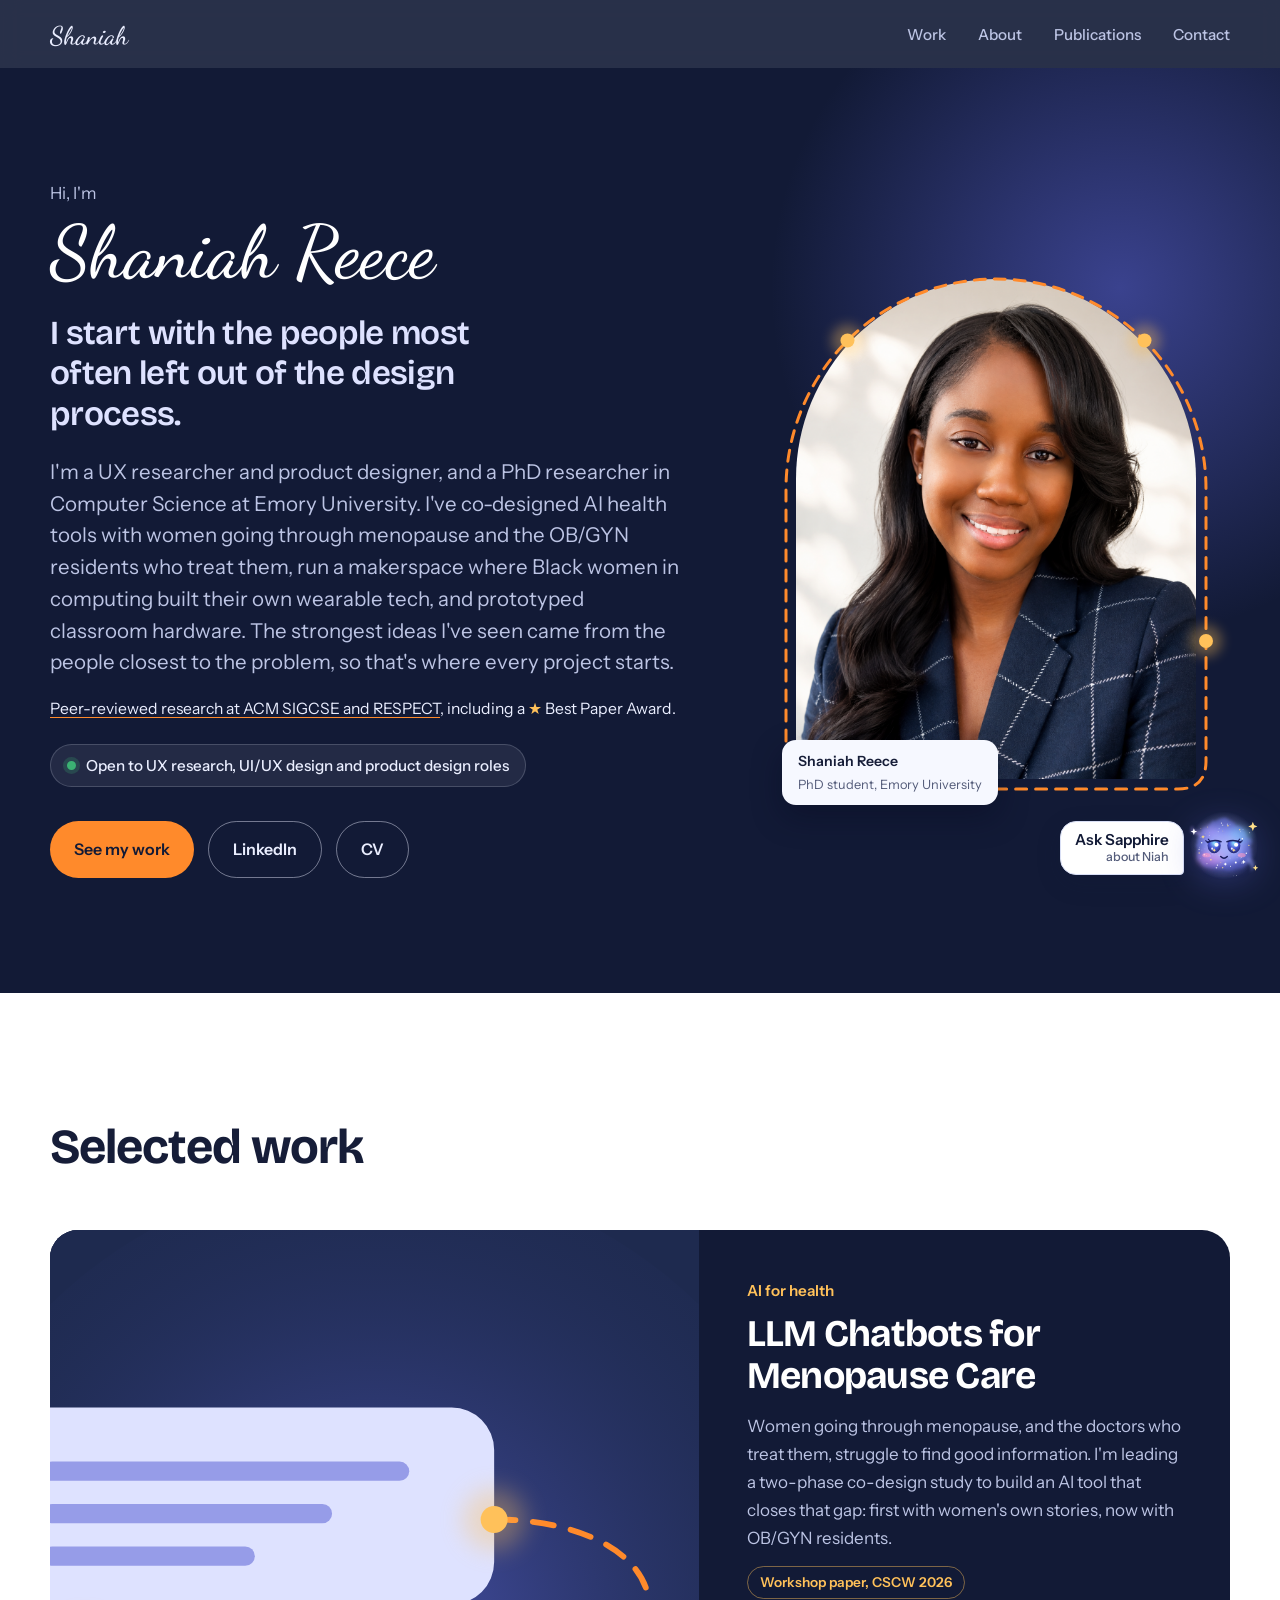
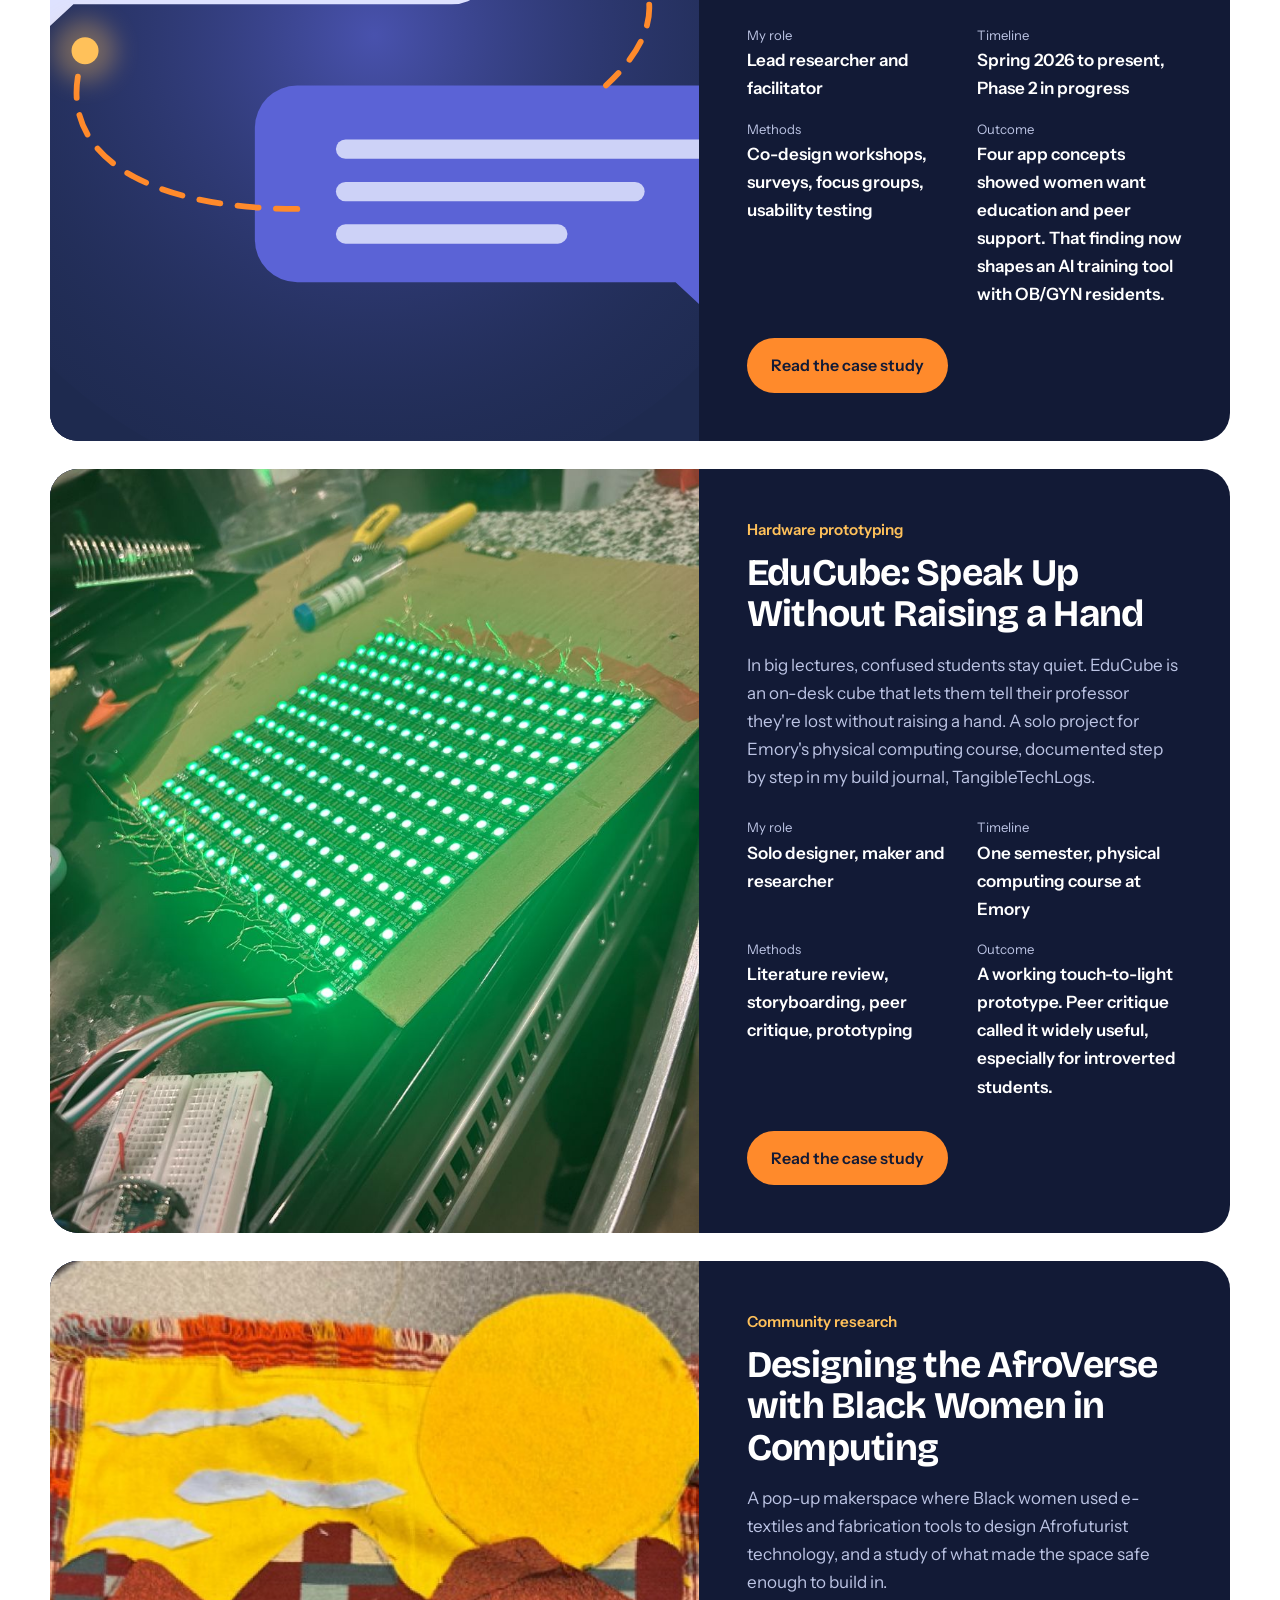
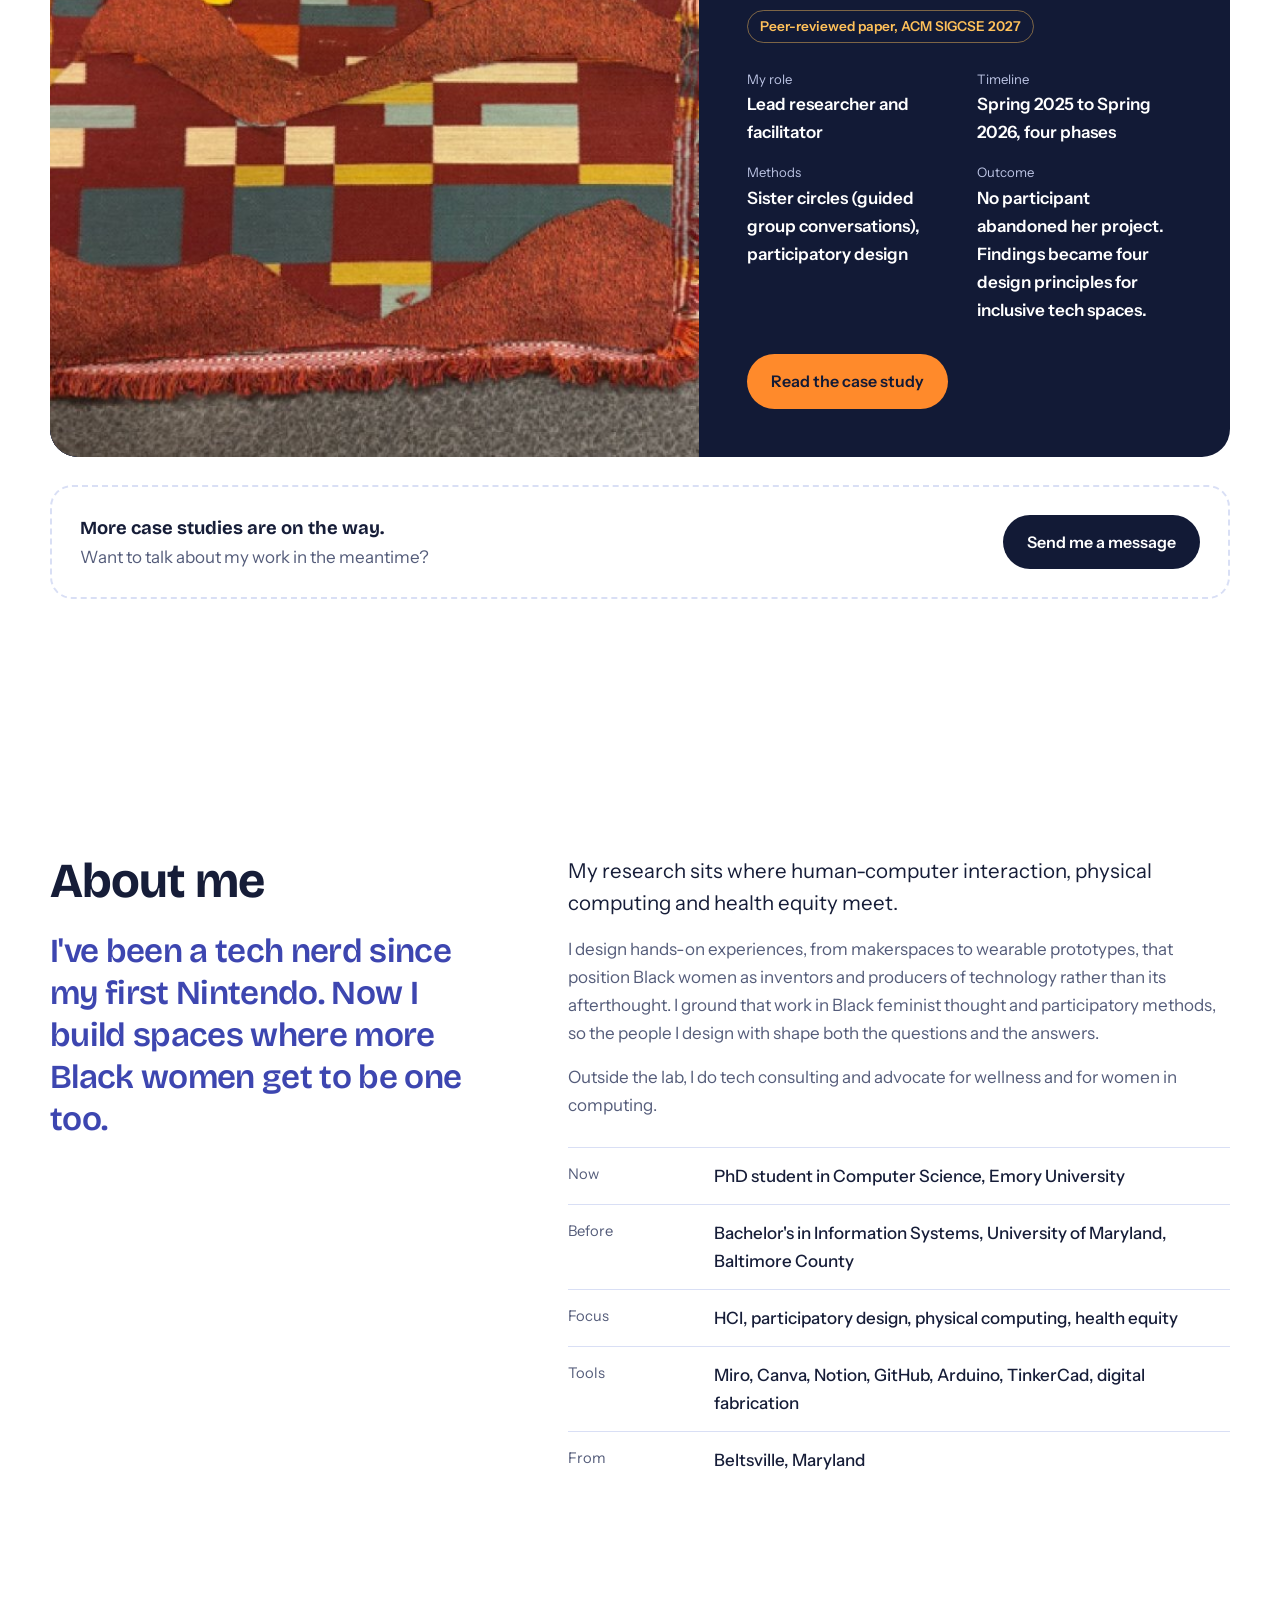
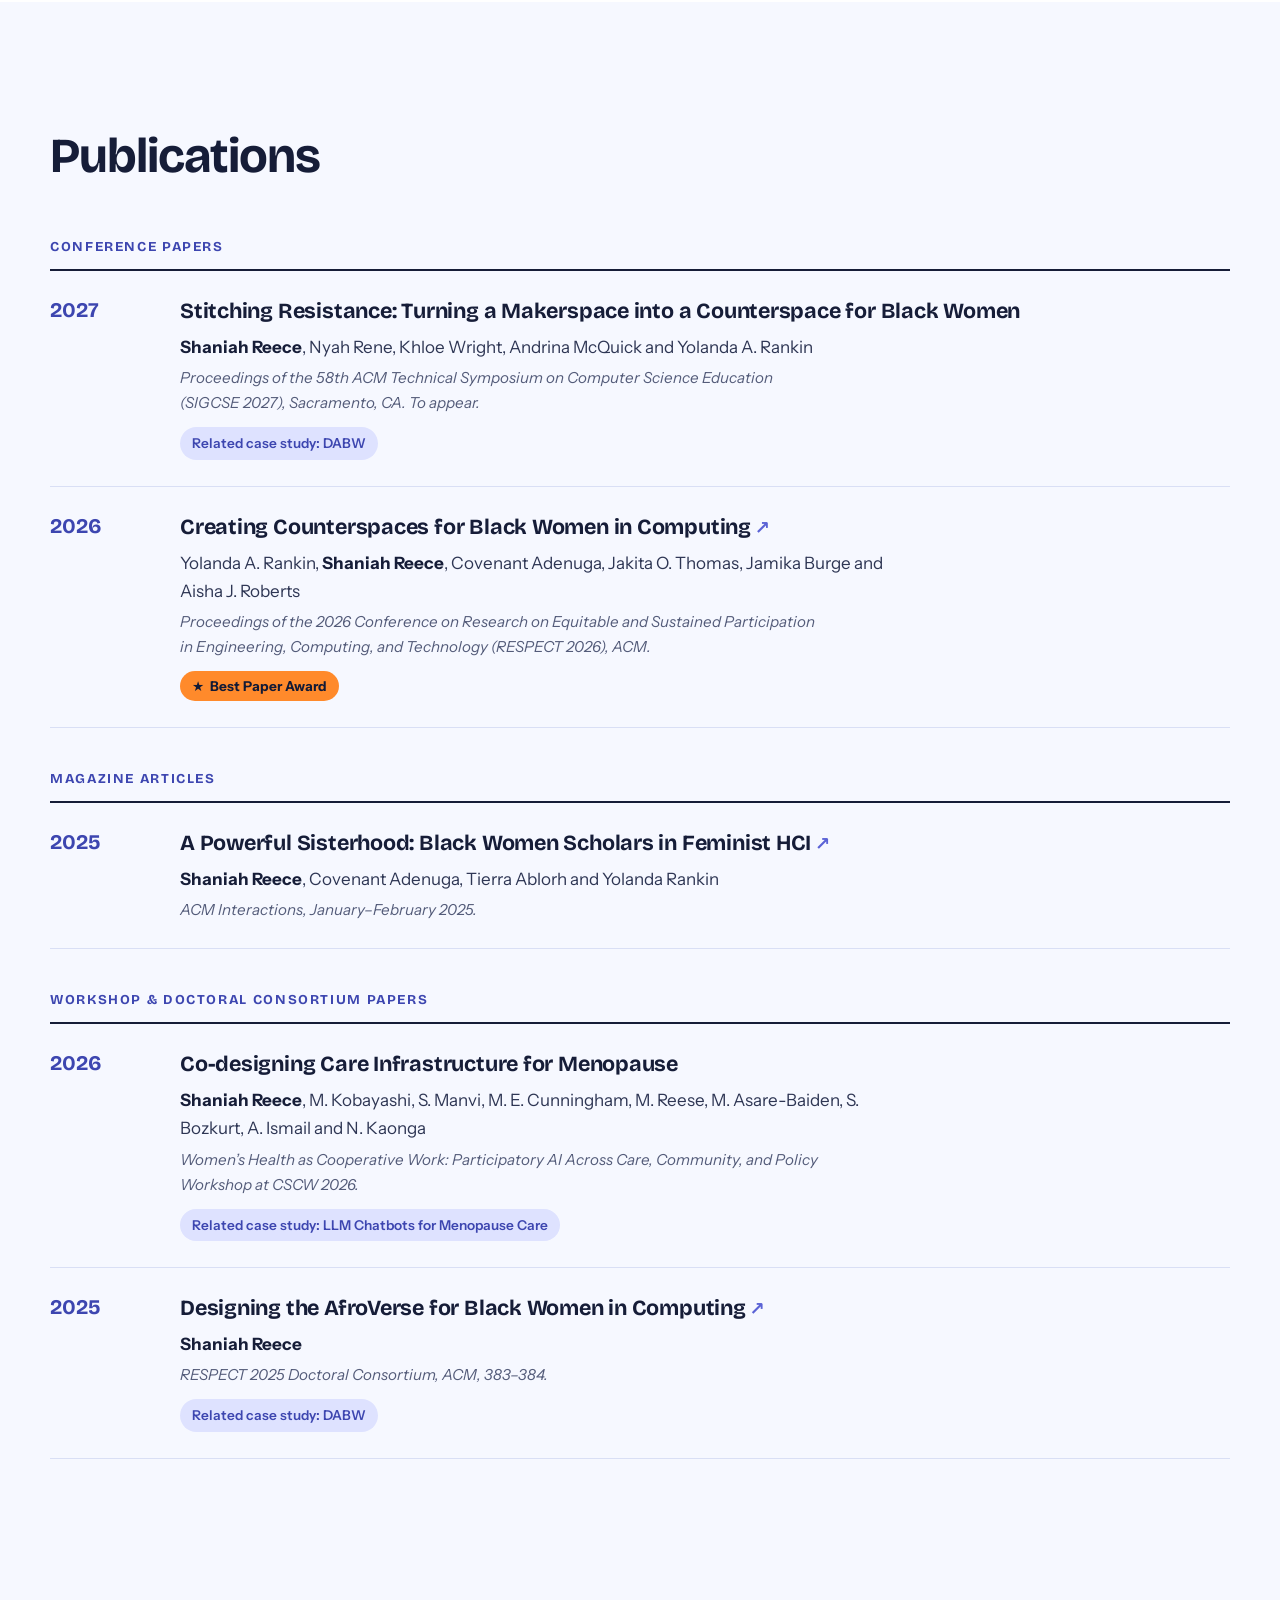
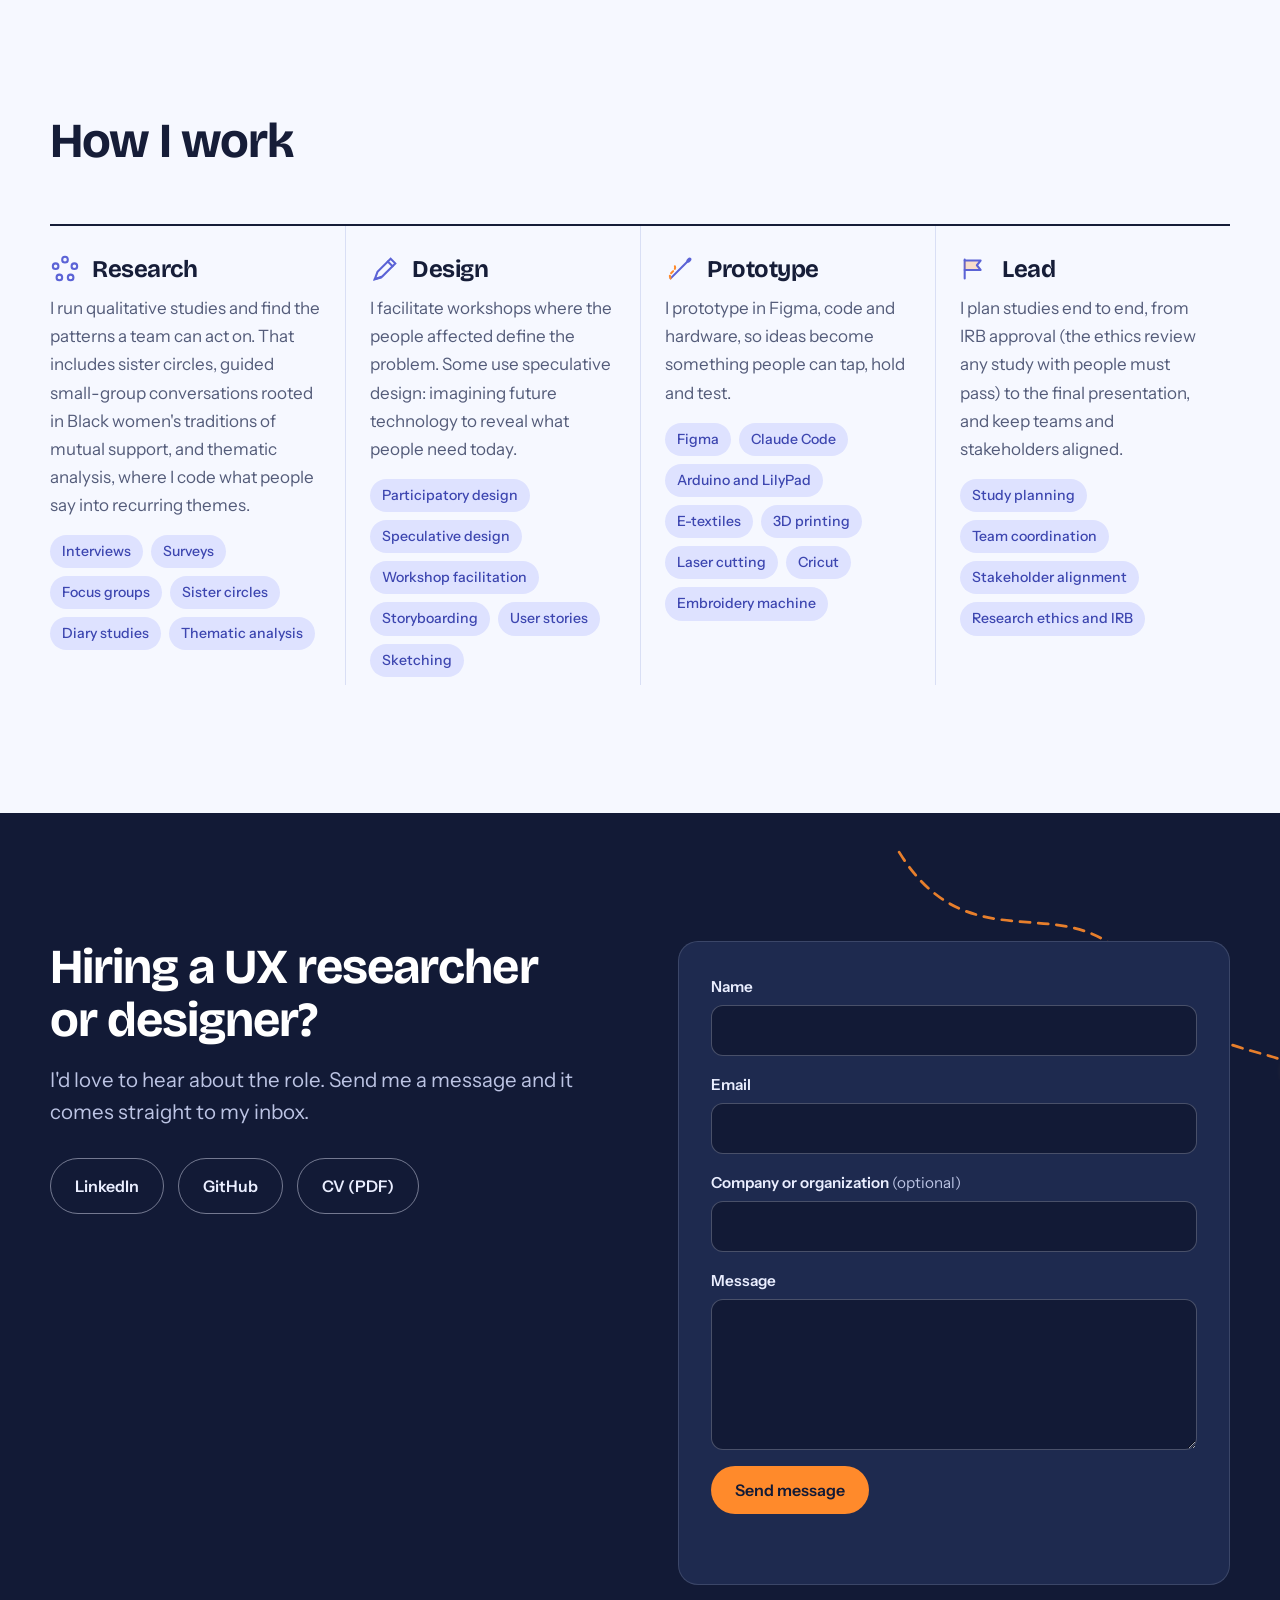
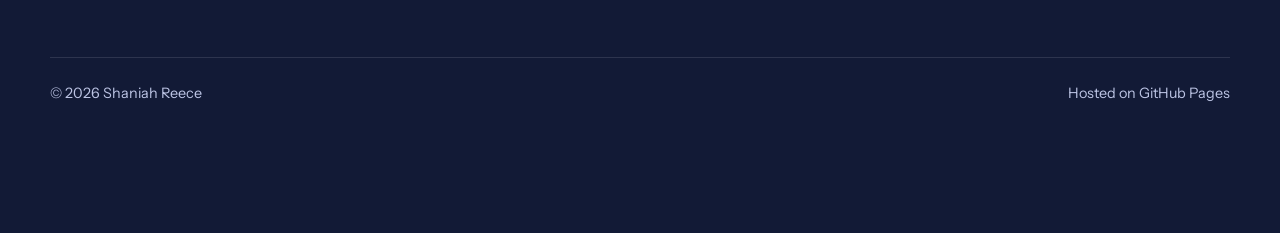
==== commit 20da68f4: "Rename Resume links to CV Co-Authored-By: Claude Opus 5.5 <noreply@anthropic.com> Claude-Session: ht" ====
--- a/index.html
+++ b/index.html
@@ -40,7 +40,7 @@
         <div class="hero-actions">
           <a class="btn btn-thread" href="#work">See my work</a>
           <a class="btn btn-outline" href="https://www.linkedin.com/in/shaniah-reece">LinkedIn</a>
-          <a class="btn btn-outline" href="assets/Shaniah_Reece_Resume.pdf" target="_blank" rel="noopener">Resume</a>
+          <a class="btn btn-outline" href="assets/Shaniah_Reece_Resume.pdf" target="_blank" rel="noopener">CV</a>
         </div>
       </div>
 
@@ -357,7 +357,7 @@
             <div class="hero-actions">
               <a class="btn btn-outline" href="https://www.linkedin.com/in/shaniah-reece">LinkedIn</a>
               <a class="btn btn-outline" href="https://github.com/reecey22">GitHub</a>
-              <a class="btn btn-outline" href="assets/Shaniah_Reece_Resume.pdf" target="_blank" rel="noopener">Resume (PDF)</a>
+              <a class="btn btn-outline" href="assets/Shaniah_Reece_Resume.pdf" target="_blank" rel="noopener">CV (PDF)</a>
             </div>
           </div>
 
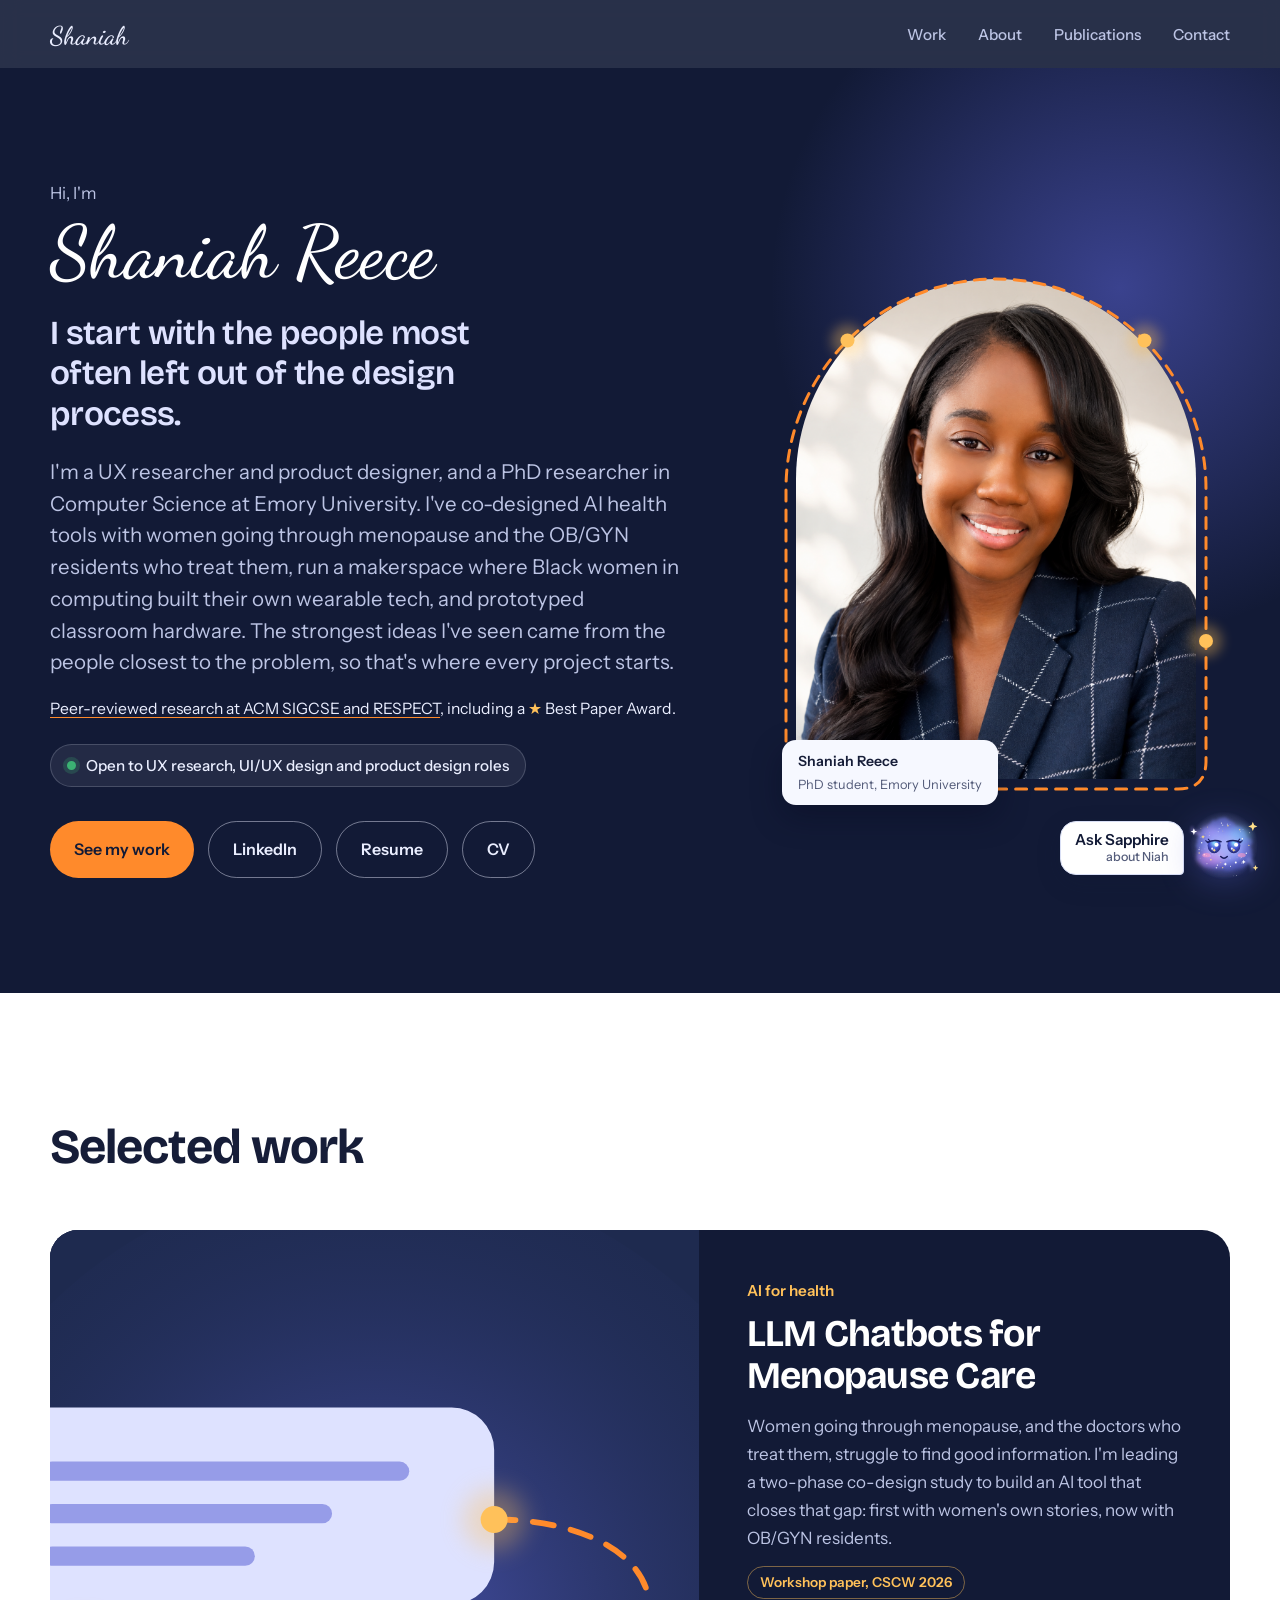
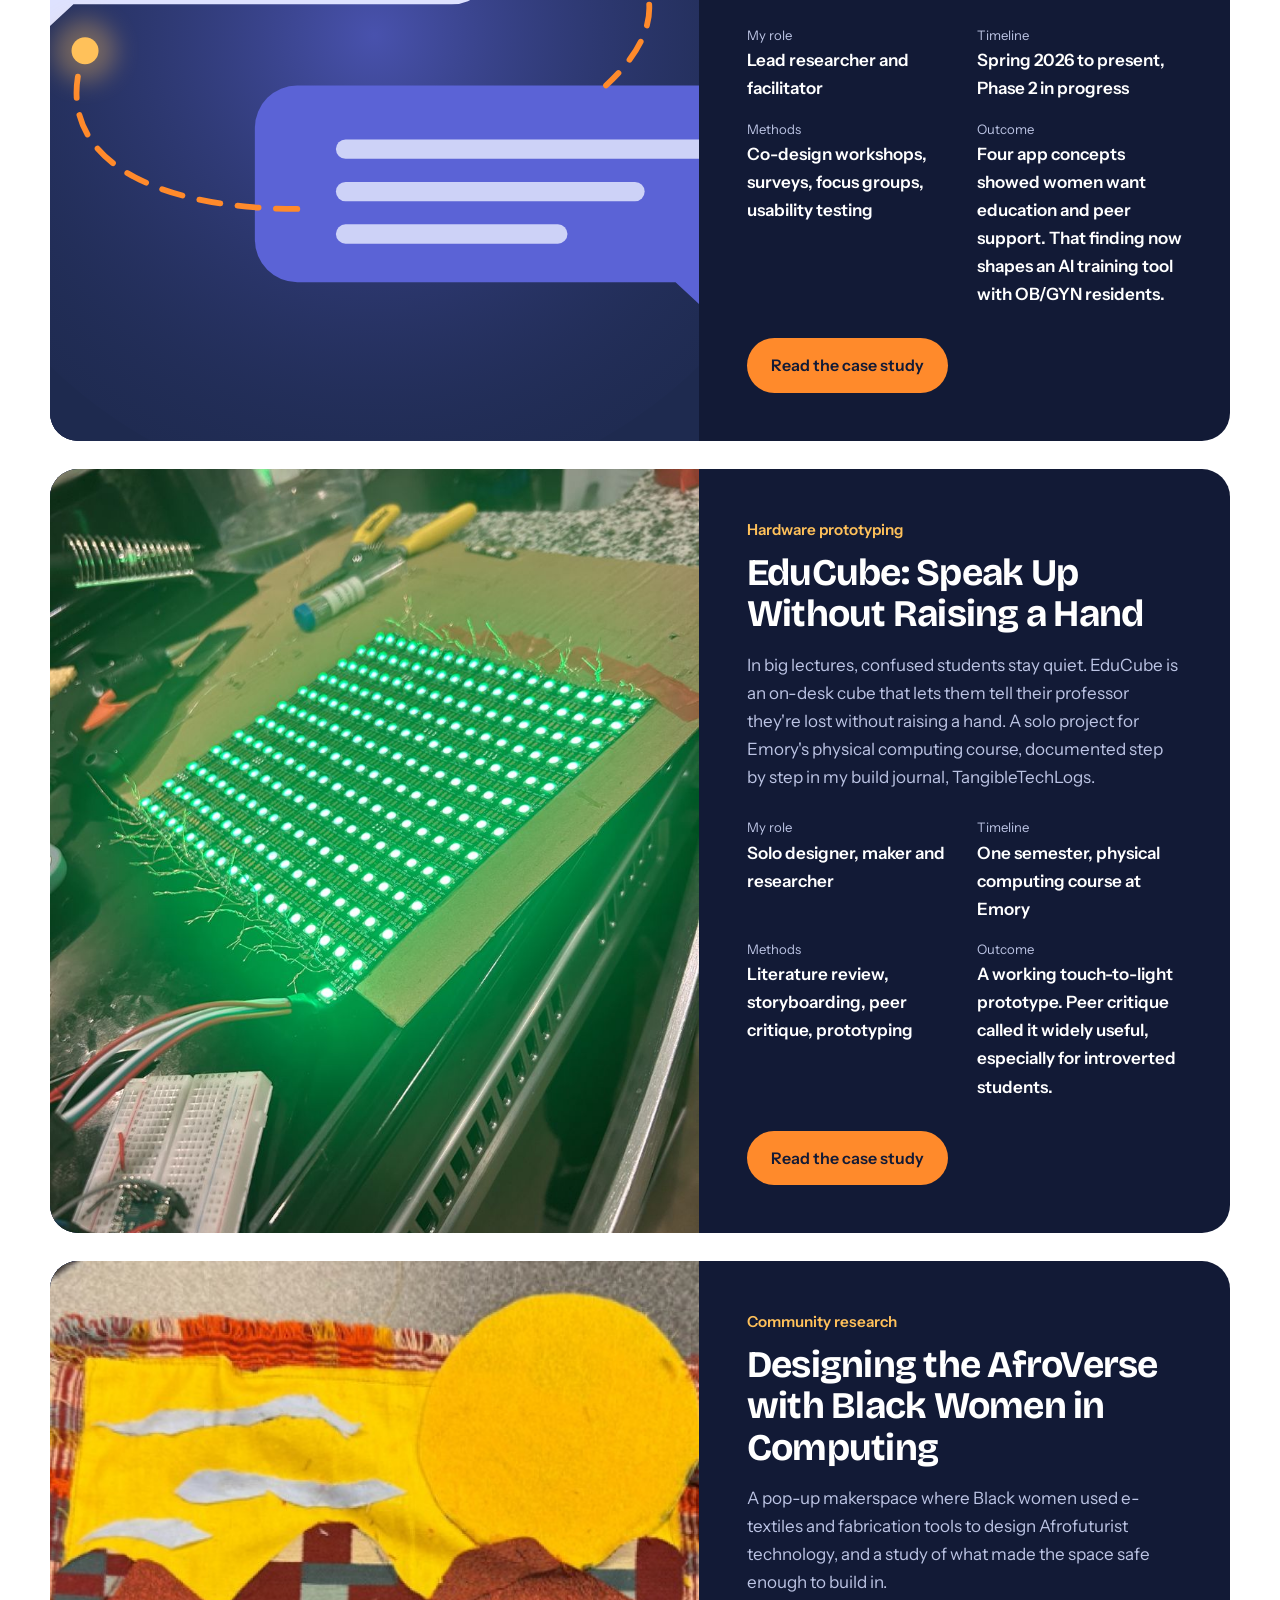
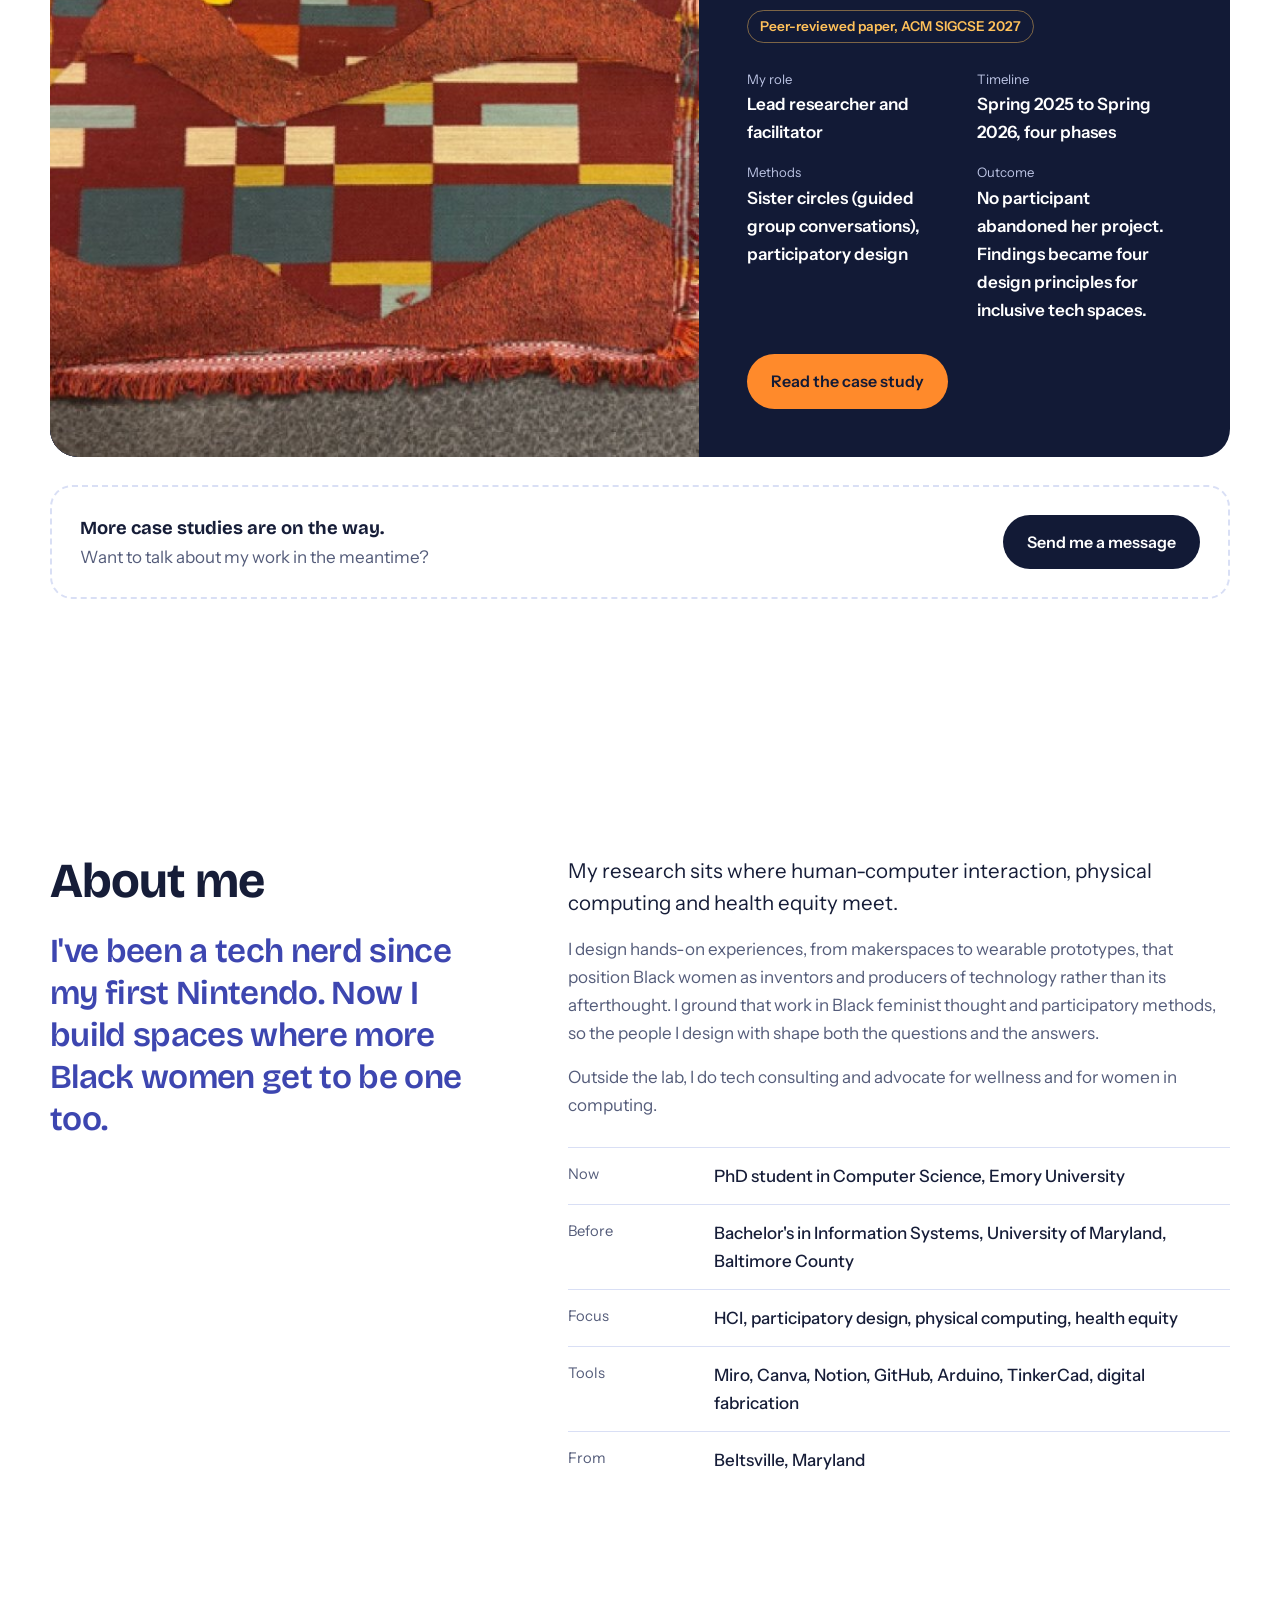
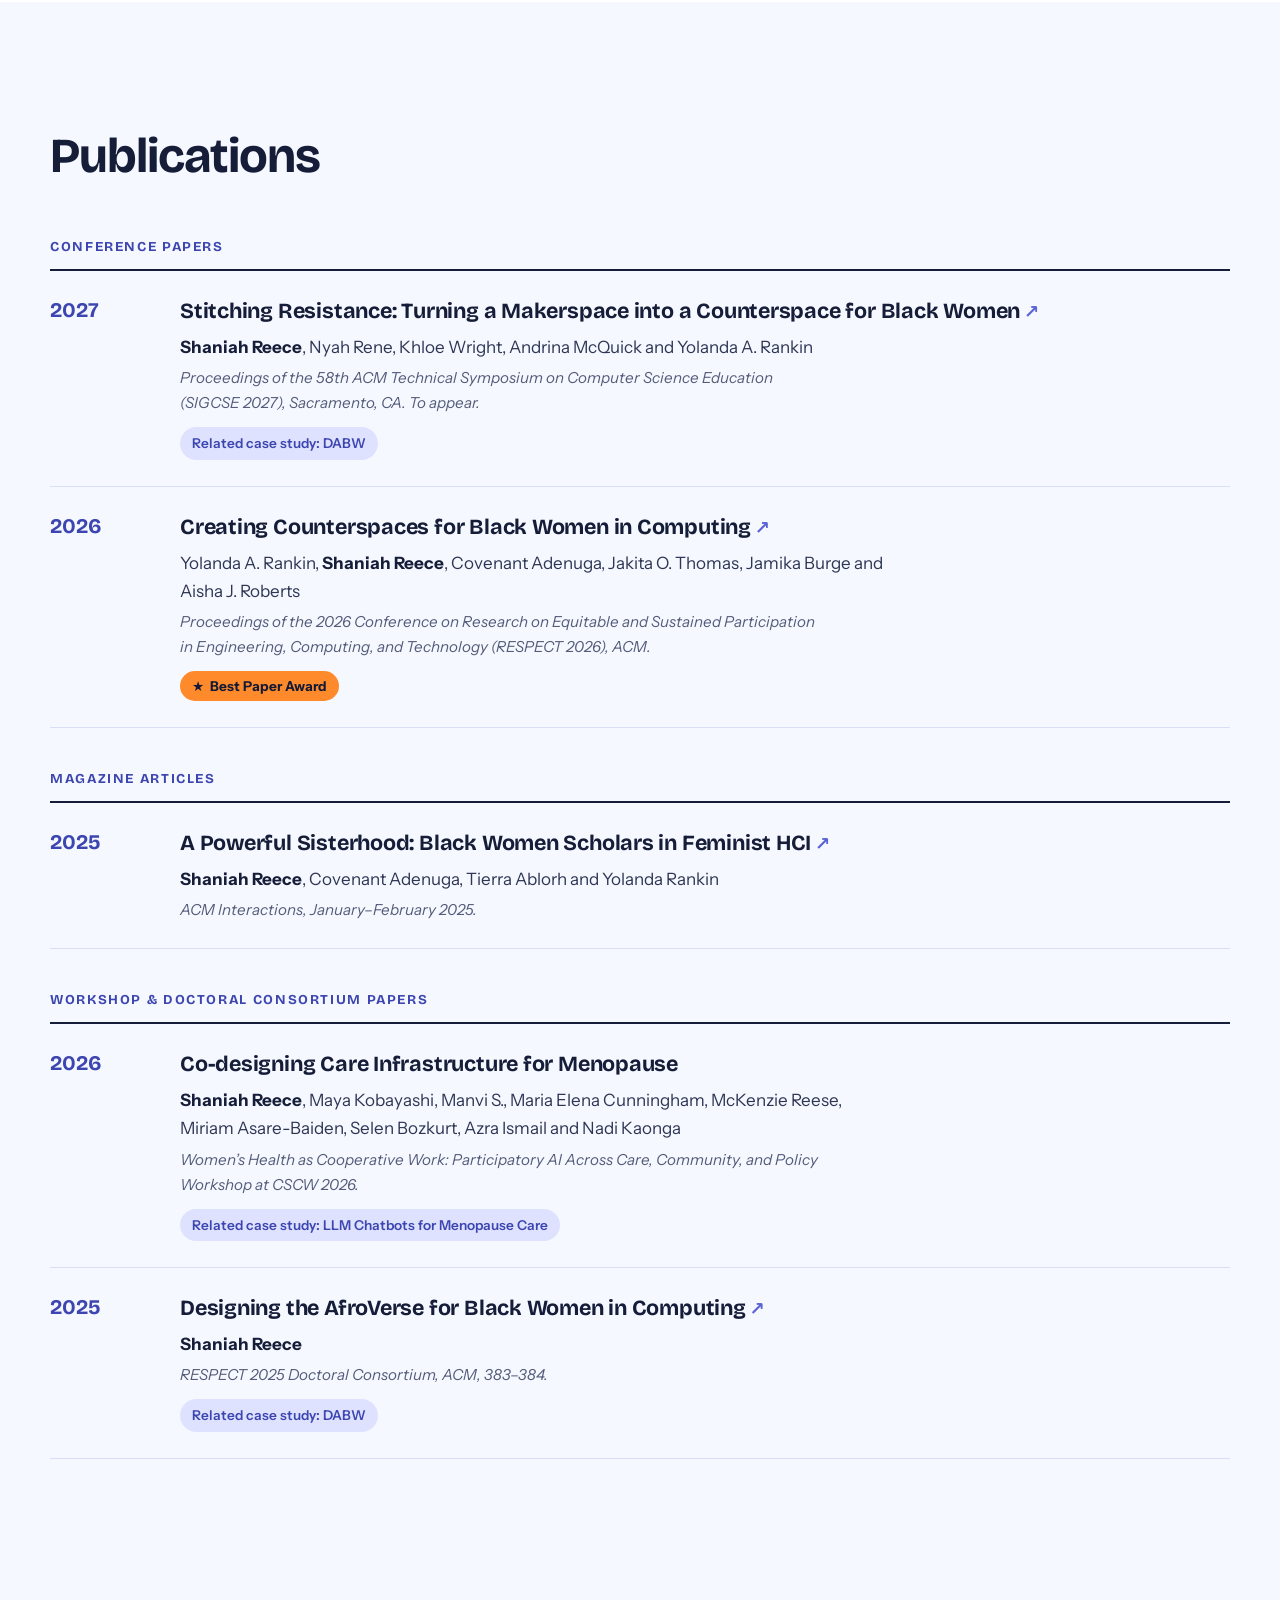
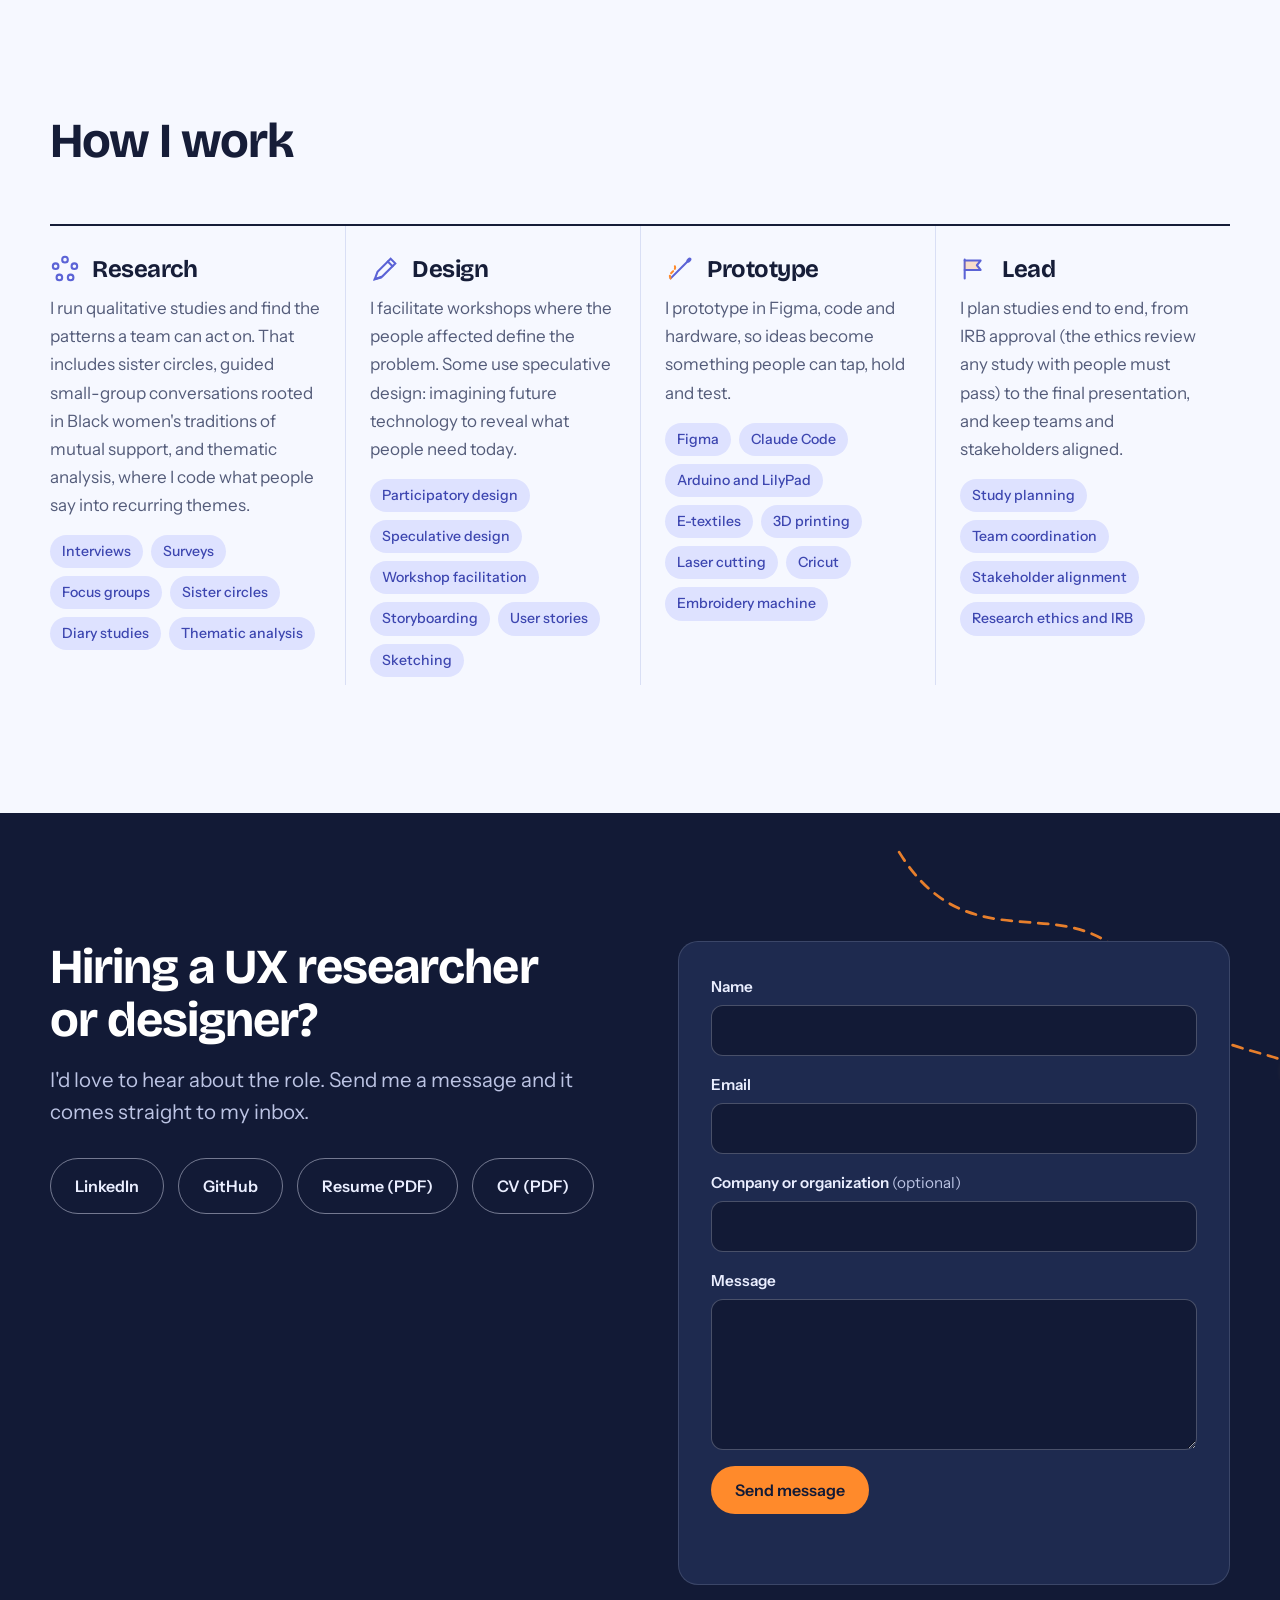
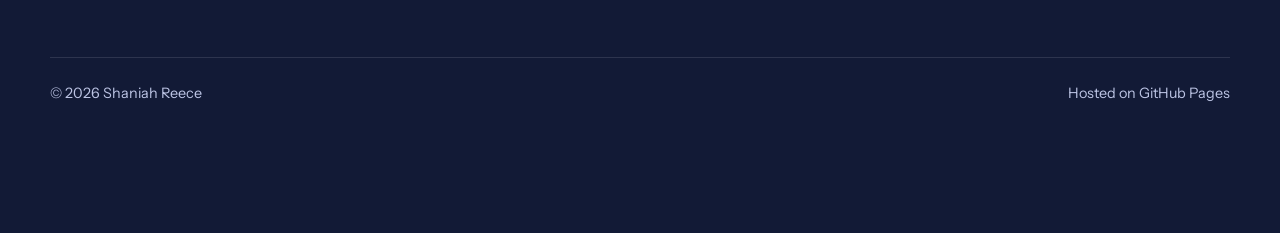
==== commit 3599080e: "Add full CV alongside resume; fill in co-author names and SIGCSE DOI Co-Authored-By: Claude Opus 5.5" ====
--- a/index.html
+++ b/index.html
@@ -40,7 +40,8 @@
         <div class="hero-actions">
           <a class="btn btn-thread" href="#work">See my work</a>
           <a class="btn btn-outline" href="https://www.linkedin.com/in/shaniah-reece">LinkedIn</a>
-          <a class="btn btn-outline" href="assets/Shaniah_Reece_Resume.pdf" target="_blank" rel="noopener">CV</a>
+          <a class="btn btn-outline" href="assets/Shaniah_Reece_Resume.pdf" target="_blank" rel="noopener">Resume</a>
+          <a class="btn btn-outline" href="assets/Shaniah_Reece_CV.pdf" target="_blank" rel="noopener">CV</a>
         </div>
       </div>
 
@@ -233,7 +234,7 @@
           <li>
             <span class="pub-year">2027</span>
             <div>
-              <h3>Stitching Resistance: Turning a Makerspace into a Counterspace for Black Women</h3>
+              <h3><a href="https://doi.org/10.1145/3857222.3860124">Stitching Resistance: Turning a Makerspace into a Counterspace for Black Women</a></h3>
               <p class="pub-authors"><strong>Shaniah Reece</strong>, Nyah Rene, Khloe Wright, Andrina McQuick and Yolanda A. Rankin</p>
               <p class="pub-venue">Proceedings of the 58th ACM Technical Symposium on Computer Science Education (SIGCSE 2027), Sacramento, CA. To appear.</p>
               <a class="pub-tag" href="dabw.html">Related case study: DABW</a>
@@ -268,7 +269,7 @@
             <span class="pub-year">2026</span>
             <div>
               <h3>Co-designing Care Infrastructure for Menopause</h3>
-              <p class="pub-authors"><strong>Shaniah Reece</strong>, M. Kobayashi, S. Manvi, M. E. Cunningham, M. Reese, M. Asare-Baiden, S. Bozkurt, A. Ismail and N. Kaonga</p>
+              <p class="pub-authors"><strong>Shaniah Reece</strong>, Maya Kobayashi, Manvi S., Maria Elena Cunningham, McKenzie Reese, Miriam Asare-Baiden, Selen Bozkurt, Azra Ismail and Nadi Kaonga</p>
               <p class="pub-venue">Women’s Health as Cooperative Work: Participatory AI Across Care, Community, and Policy Workshop at CSCW 2026.</p>
               <a class="pub-tag" href="menobots.html">Related case study: LLM Chatbots for Menopause Care</a>
             </div>
@@ -357,7 +358,8 @@
             <div class="hero-actions">
               <a class="btn btn-outline" href="https://www.linkedin.com/in/shaniah-reece">LinkedIn</a>
               <a class="btn btn-outline" href="https://github.com/reecey22">GitHub</a>
-              <a class="btn btn-outline" href="assets/Shaniah_Reece_Resume.pdf" target="_blank" rel="noopener">CV (PDF)</a>
+              <a class="btn btn-outline" href="assets/Shaniah_Reece_Resume.pdf" target="_blank" rel="noopener">Resume (PDF)</a>
+              <a class="btn btn-outline" href="assets/Shaniah_Reece_CV.pdf" target="_blank" rel="noopener">CV (PDF)</a>
             </div>
           </div>
 
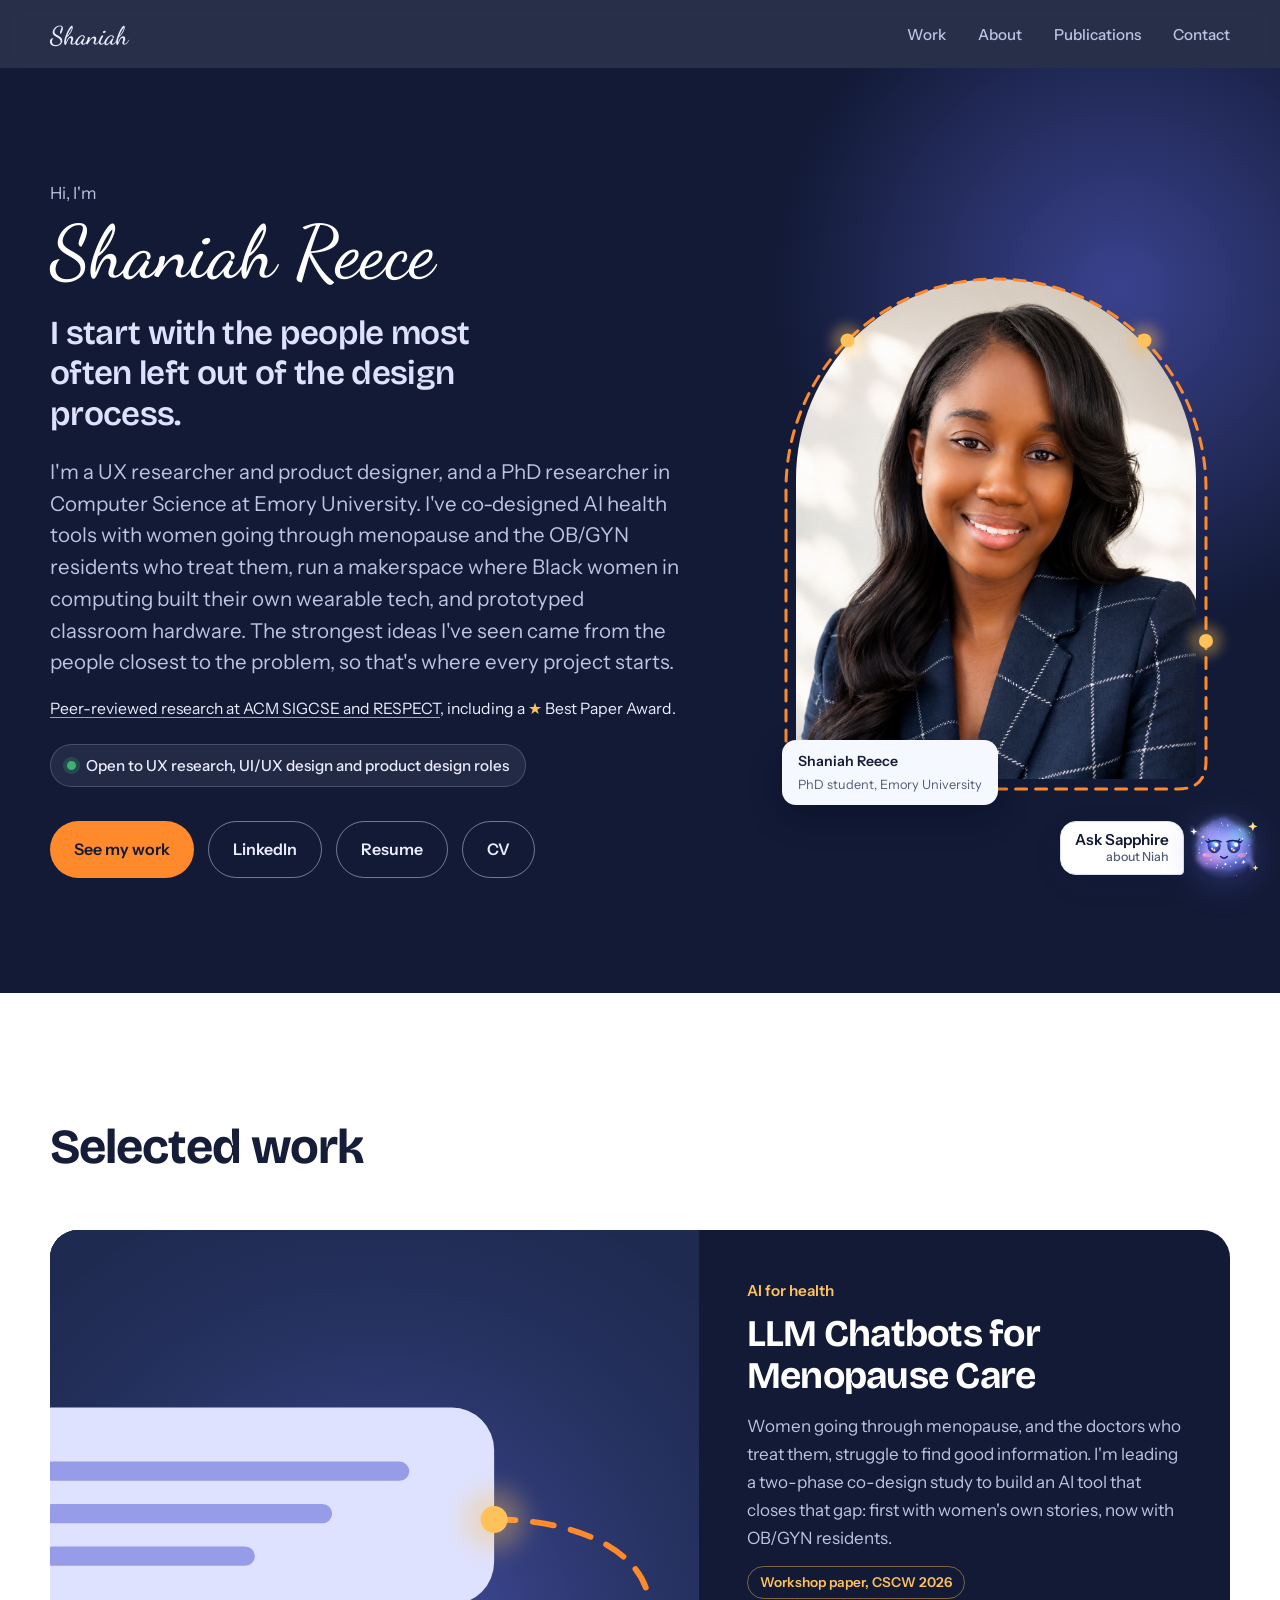
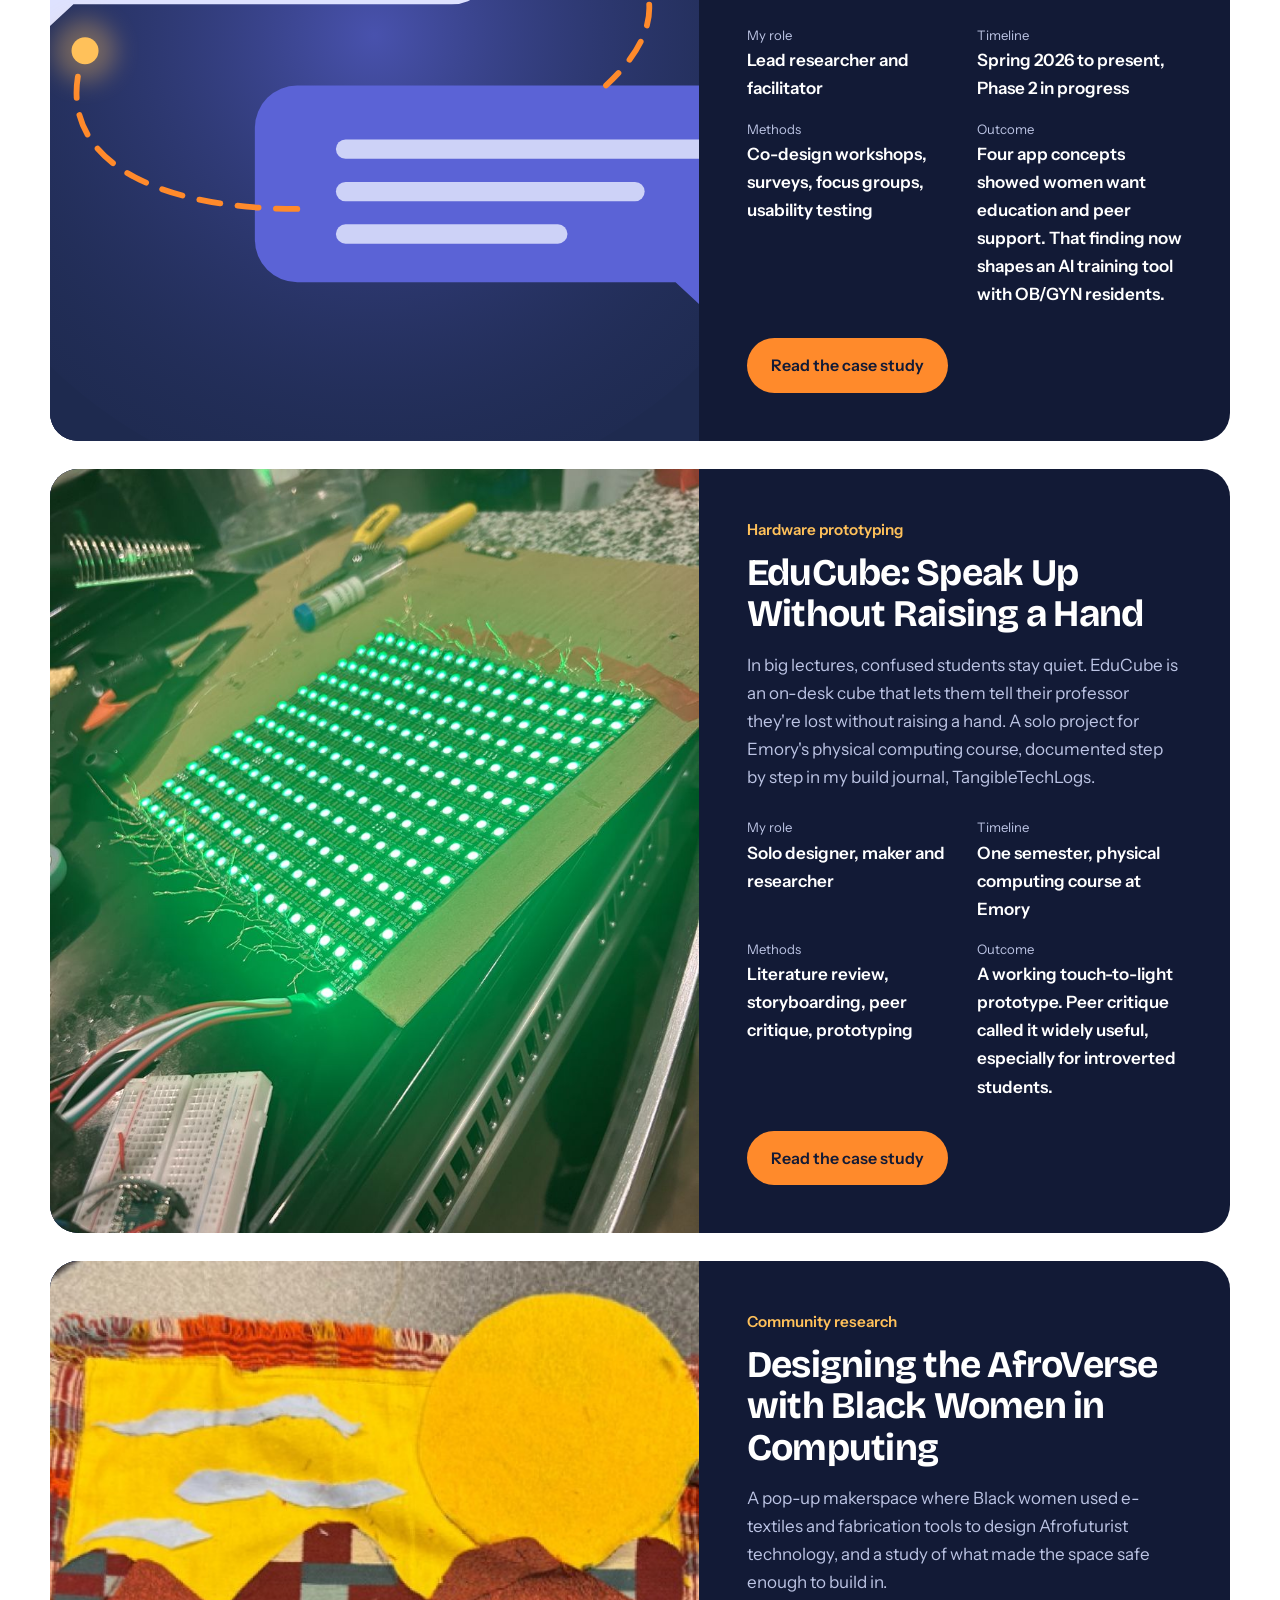
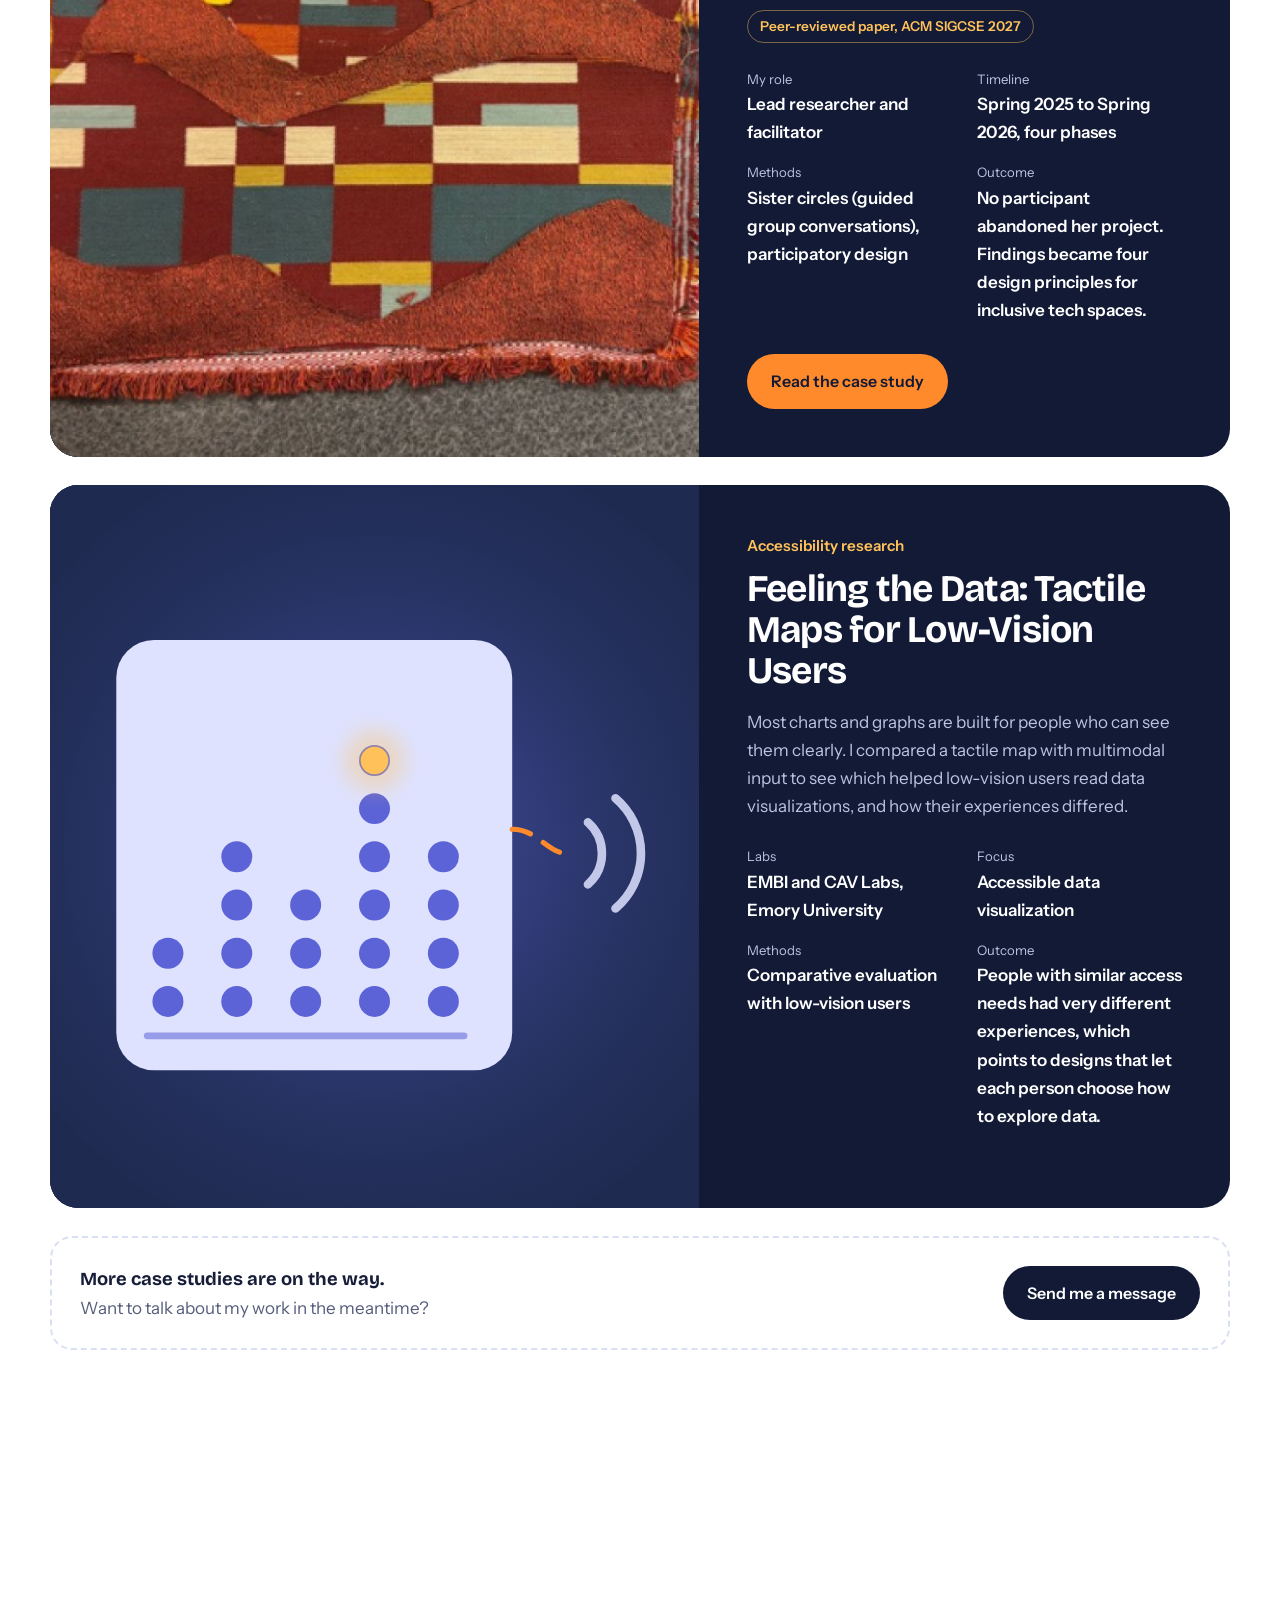
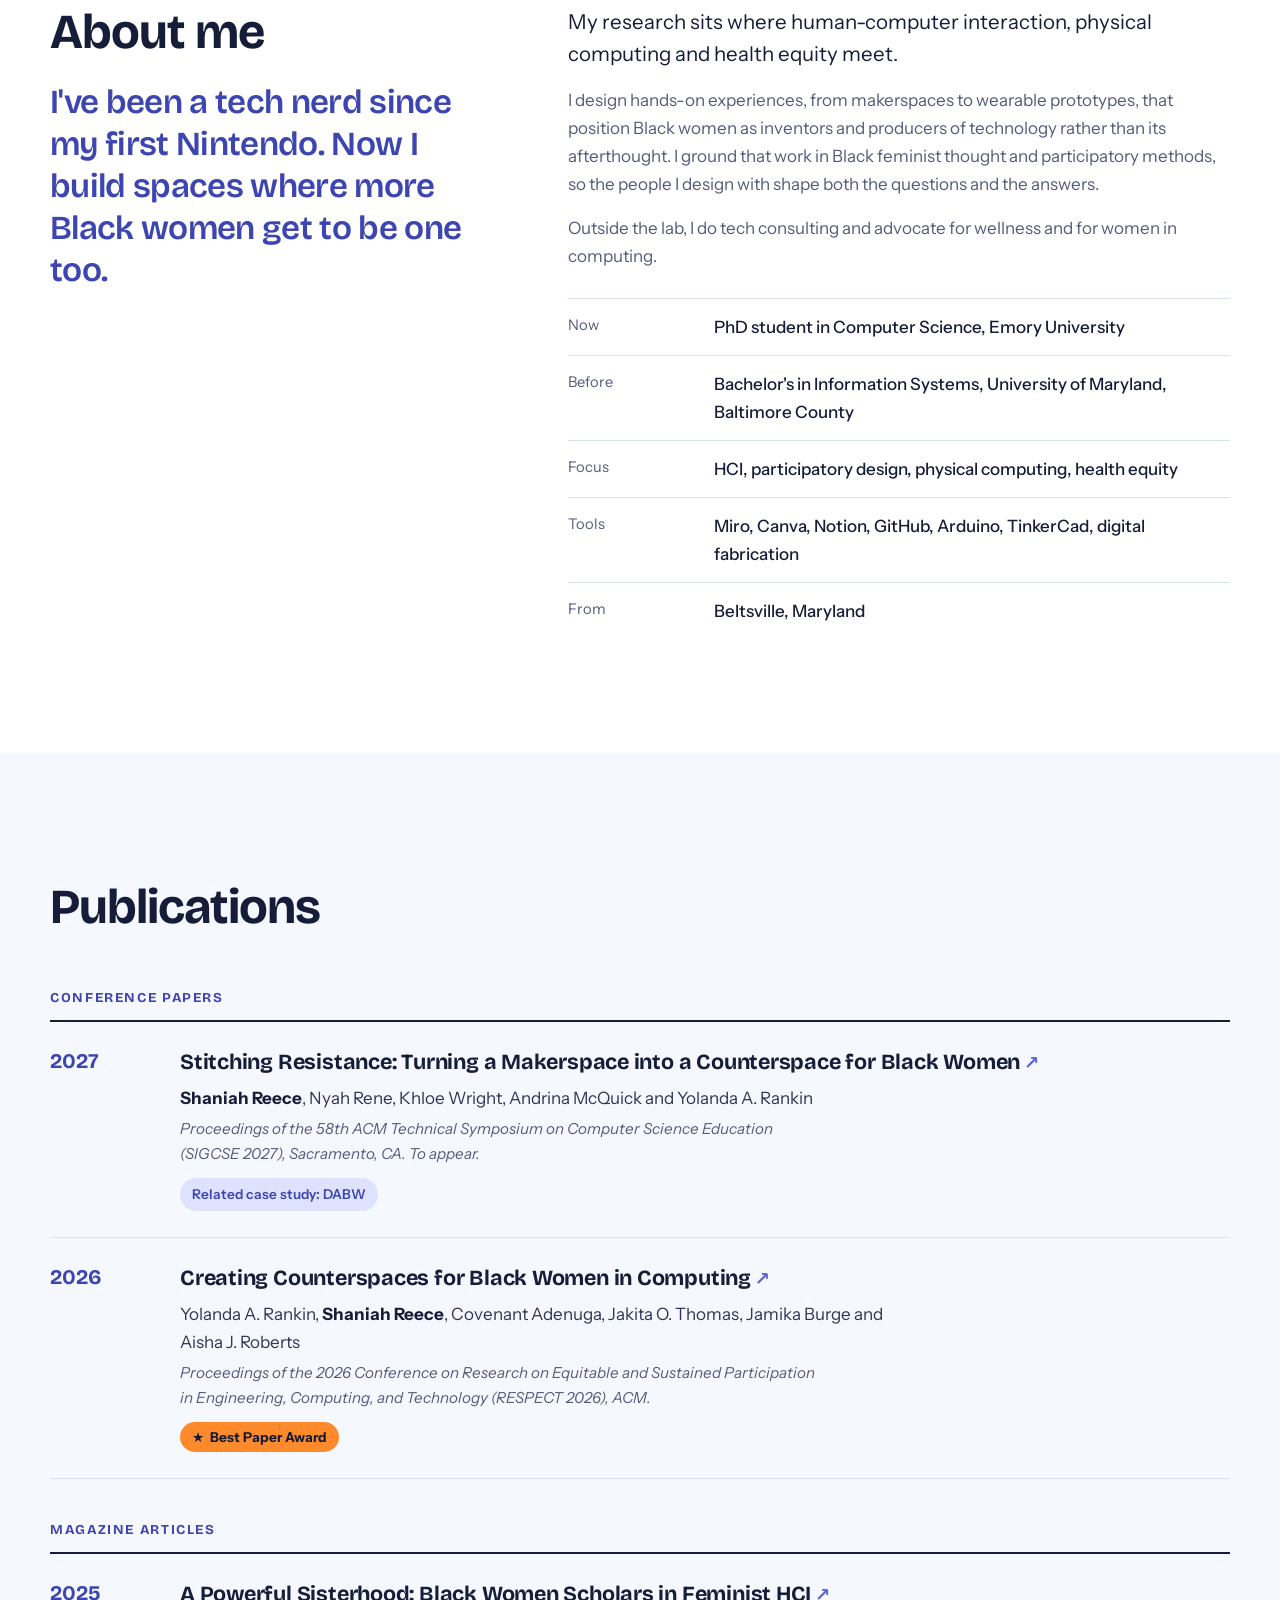
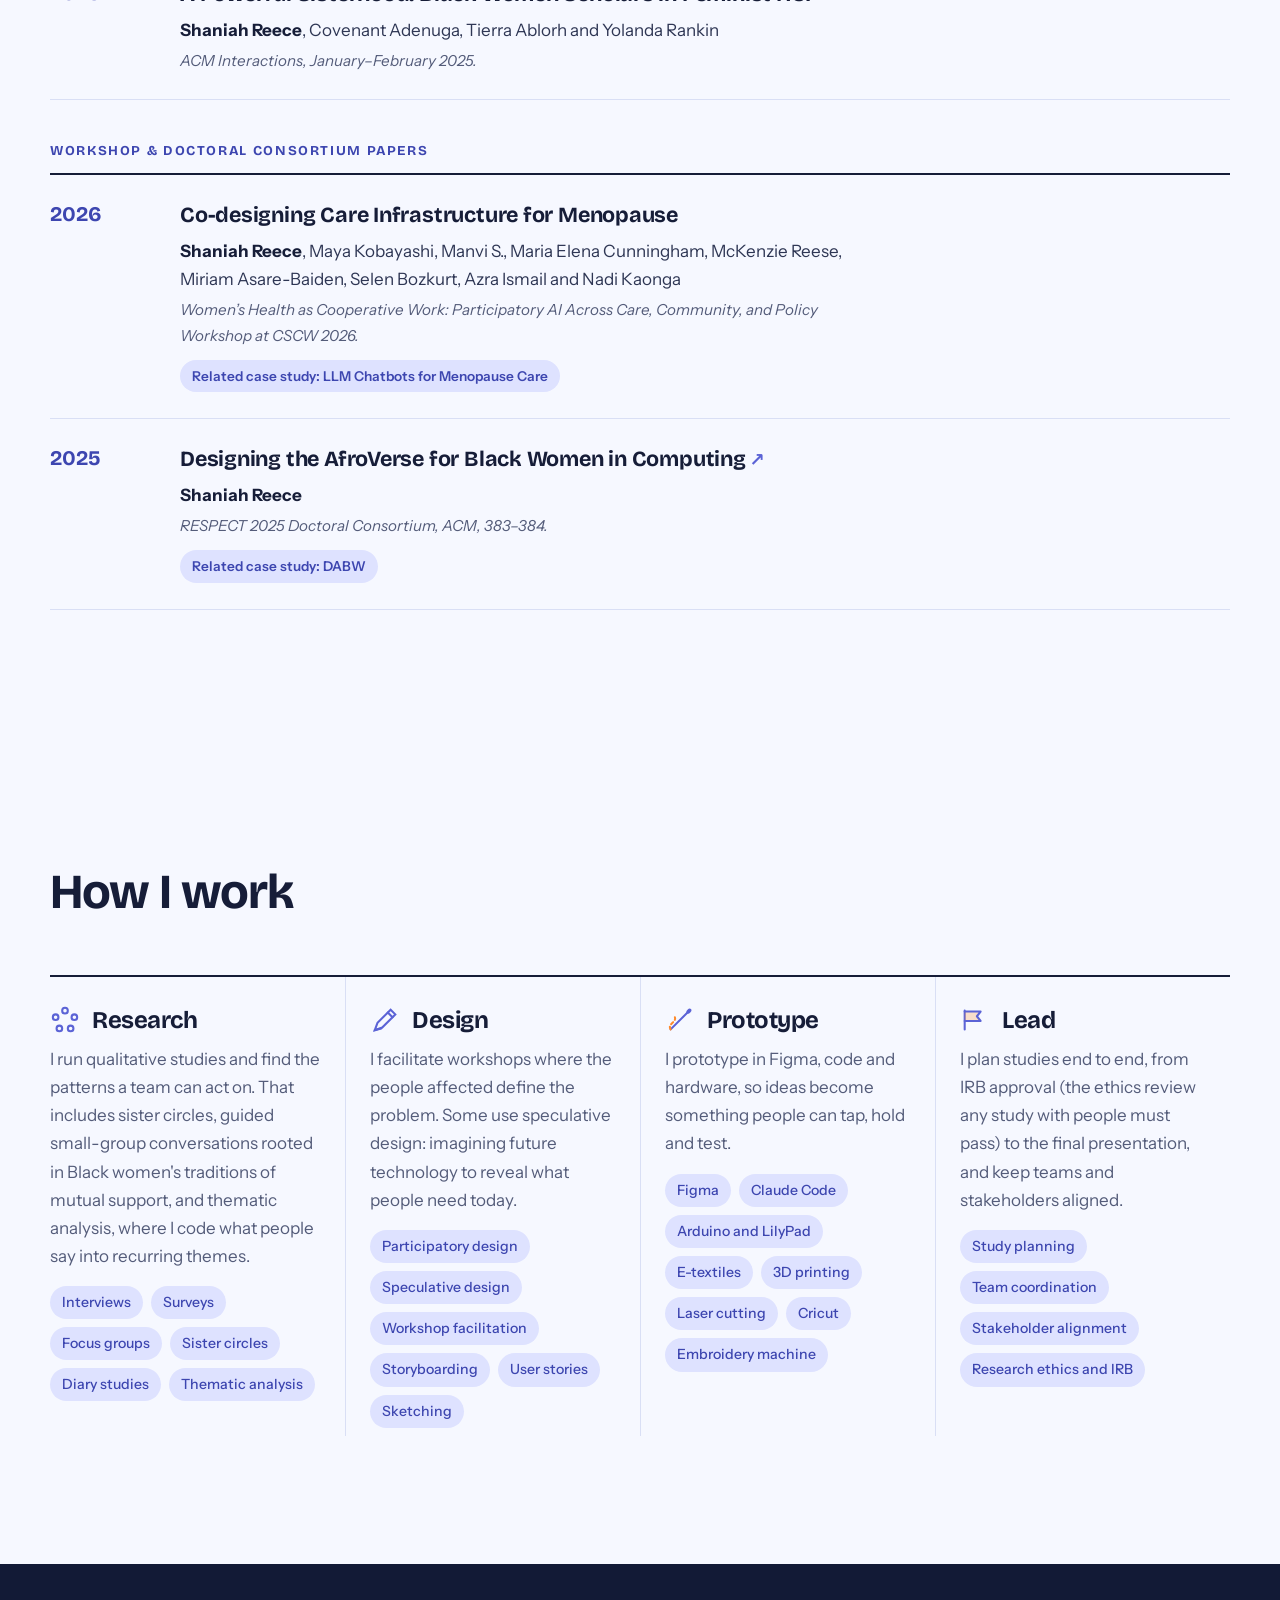
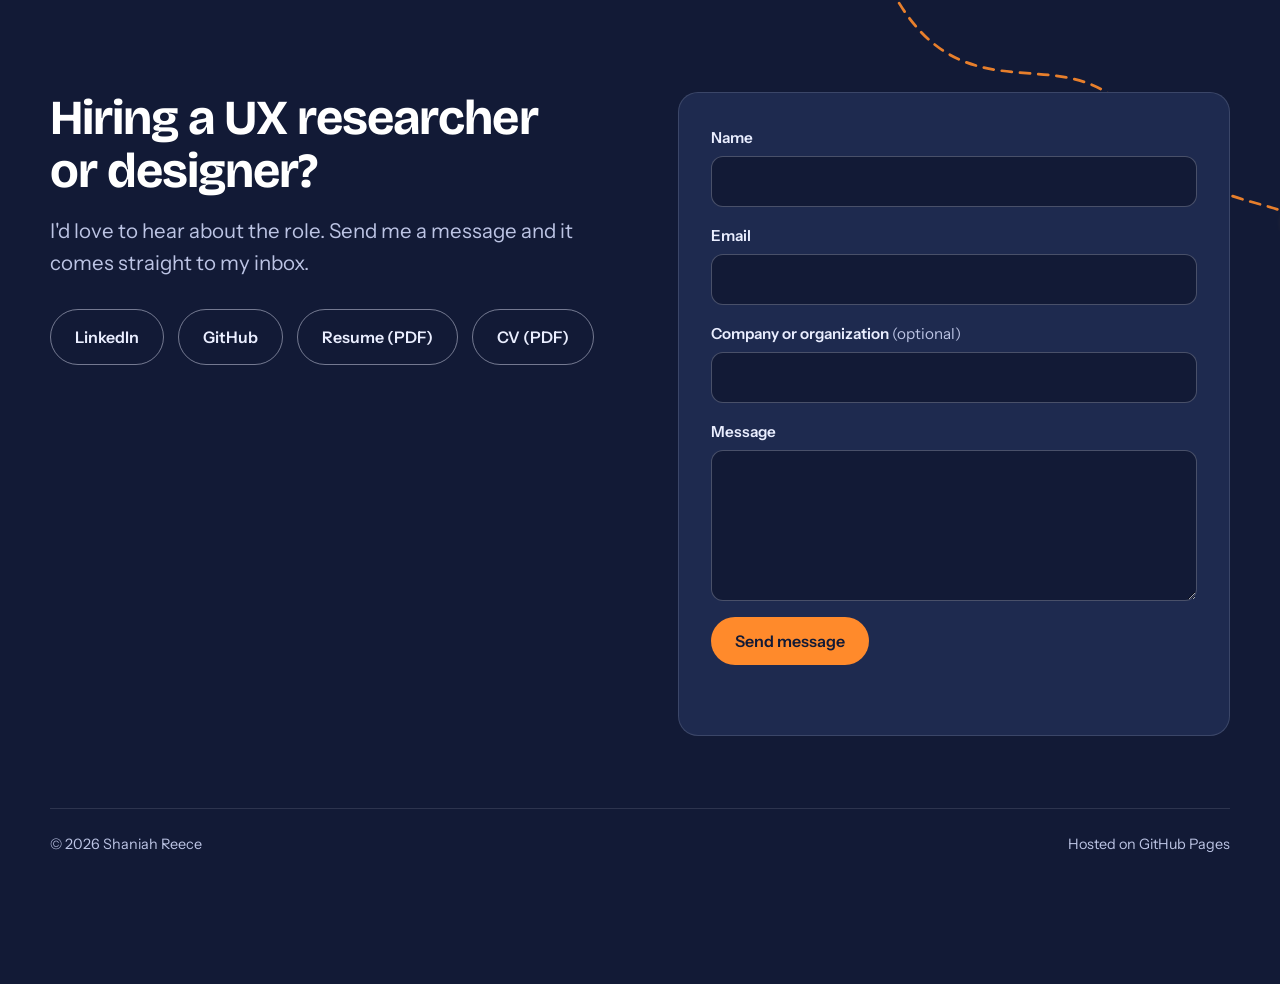
==== commit baf40883: "Add tactile map accessibility project to Selected work Adds a project card for the EMBI and CAV Labs" ====
--- a/index.html
+++ b/index.html
@@ -195,6 +195,55 @@
             <span class="btn btn-thread feature-link">Read the case study</span>
           </div>
         </a>
+
+        <div class="feature">
+          <div class="feature-art">
+            <!-- Optional: add assets/tactile-cover.jpg (a photo of the tactile map works well) and it replaces the illustration -->
+            <svg viewBox="0 0 600 420" preserveAspectRatio="xMidYMid slice" aria-hidden="true">
+              <defs>
+                <radialGradient id="dusk-tactile" cx="50%" cy="50%" r="60%">
+                  <stop offset="0" stop-color="#5B63D6" stop-opacity=".7" />
+                  <stop offset="1" stop-color="#1E2A4F" stop-opacity="0" />
+                </radialGradient>
+              </defs>
+              <rect width="600" height="420" fill="#1E2A4F" />
+              <circle cx="300" cy="210" r="240" fill="url(#dusk-tactile)" />
+              <g fill="#EAEEFF" opacity=".5">
+                <circle cx="60" cy="60" r="1.6" /><circle cx="550" cy="70" r="1.4" /><circle cx="530" cy="370" r="1.6" /><circle cx="70" cy="350" r="1.2" />
+              </g>
+              <!-- the tactile board -->
+              <rect x="150" y="90" width="230" height="250" rx="22" fill="#DEE2FF" />
+              <!-- a bar chart made of raised dots -->
+              <g fill="#5B63D6">
+                <circle cx="180" cy="300" r="9" /><circle cx="180" cy="272" r="9" />
+                <circle cx="220" cy="300" r="9" /><circle cx="220" cy="272" r="9" /><circle cx="220" cy="244" r="9" /><circle cx="220" cy="216" r="9" />
+                <circle cx="260" cy="300" r="9" /><circle cx="260" cy="272" r="9" /><circle cx="260" cy="244" r="9" />
+                <circle cx="300" cy="300" r="9" /><circle cx="300" cy="272" r="9" /><circle cx="300" cy="244" r="9" /><circle cx="300" cy="216" r="9" /><circle cx="300" cy="188" r="9" /><circle cx="300" cy="160" r="9" />
+                <circle cx="340" cy="300" r="9" /><circle cx="340" cy="272" r="9" /><circle cx="340" cy="244" r="9" /><circle cx="340" cy="216" r="9" />
+              </g>
+              <rect x="166" y="318" width="188" height="4" rx="2" fill="#5B63D6" opacity=".55" />
+              <!-- a second way in: sound -->
+              <path class="stitch" d="M380 200 C 395 200, 400 214, 412 214" />
+              <g fill="none" stroke="#DEE2FF" stroke-width="5" stroke-linecap="round" opacity=".85">
+                <path d="M424 196 a 24 24 0 0 1 0 36" />
+                <path d="M440 182 a 42 42 0 0 1 0 64" />
+              </g>
+              <circle class="led-glow" cx="300" cy="160" r="18" /><circle class="led" cx="300" cy="160" r="8" />
+            </svg>
+            <img src="assets/tactile-cover.jpg" alt="" onerror="this.remove()" />
+          </div>
+          <div class="feature-body">
+            <span class="feature-kicker">Accessibility research</span>
+            <h3>Feeling the Data: Tactile Maps for Low-Vision Users</h3>
+            <p>Most charts and graphs are built for people who can see them clearly. I compared a tactile map with multimodal input to see which helped low-vision users read data visualizations, and how their experiences differed.</p>
+            <dl class="feature-facts">
+              <div><dt>Labs</dt><dd>EMBI and CAV Labs, Emory University</dd></div>
+              <div><dt>Focus</dt><dd>Accessible data visualization</dd></div>
+              <div><dt>Methods</dt><dd>Comparative evaluation with low-vision users</dd></div>
+              <div><dt>Outcome</dt><dd>People with similar access needs had very different experiences, which points to designs that let each person choose how to explore data.</dd></div>
+            </dl>
+          </div>
+        </div>
 
         <div class="next-up">
           <div><strong>More case studies are on the way.</strong><br />Want to talk about my work in the meantime?</div>
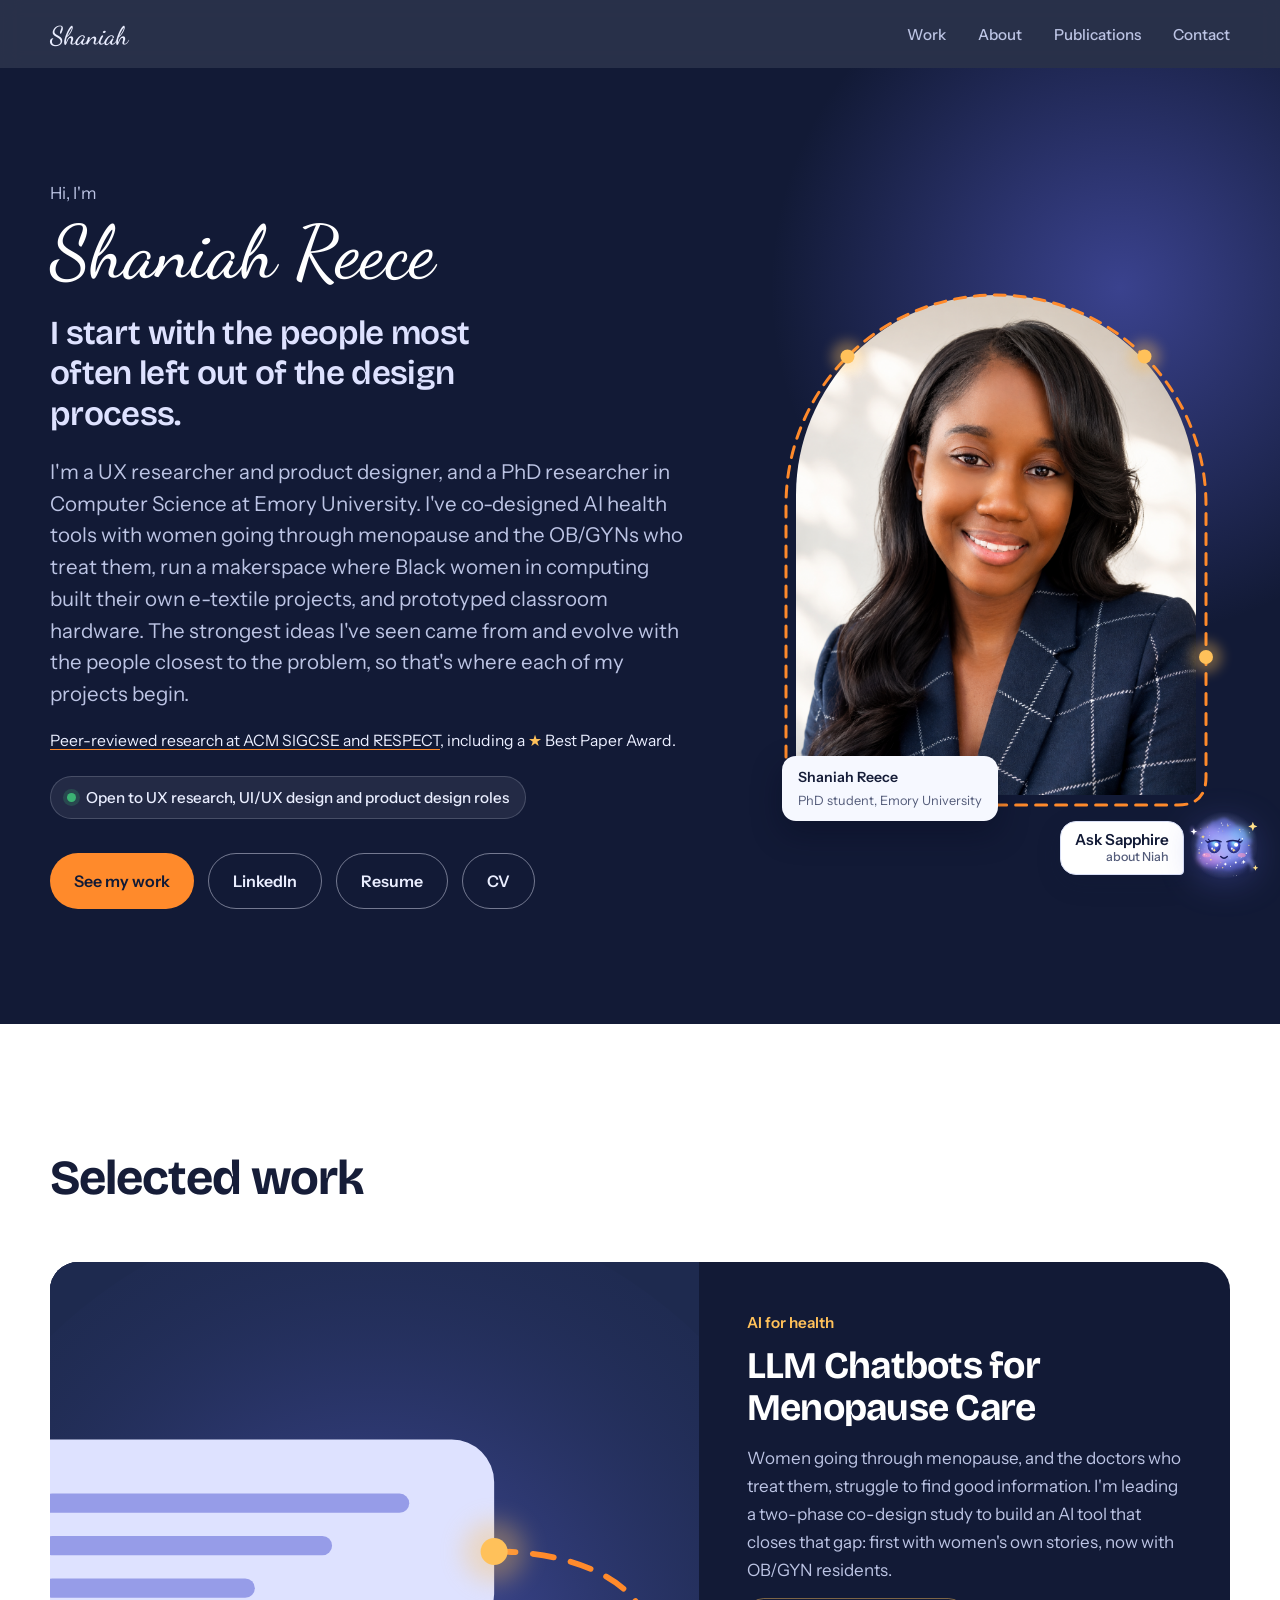
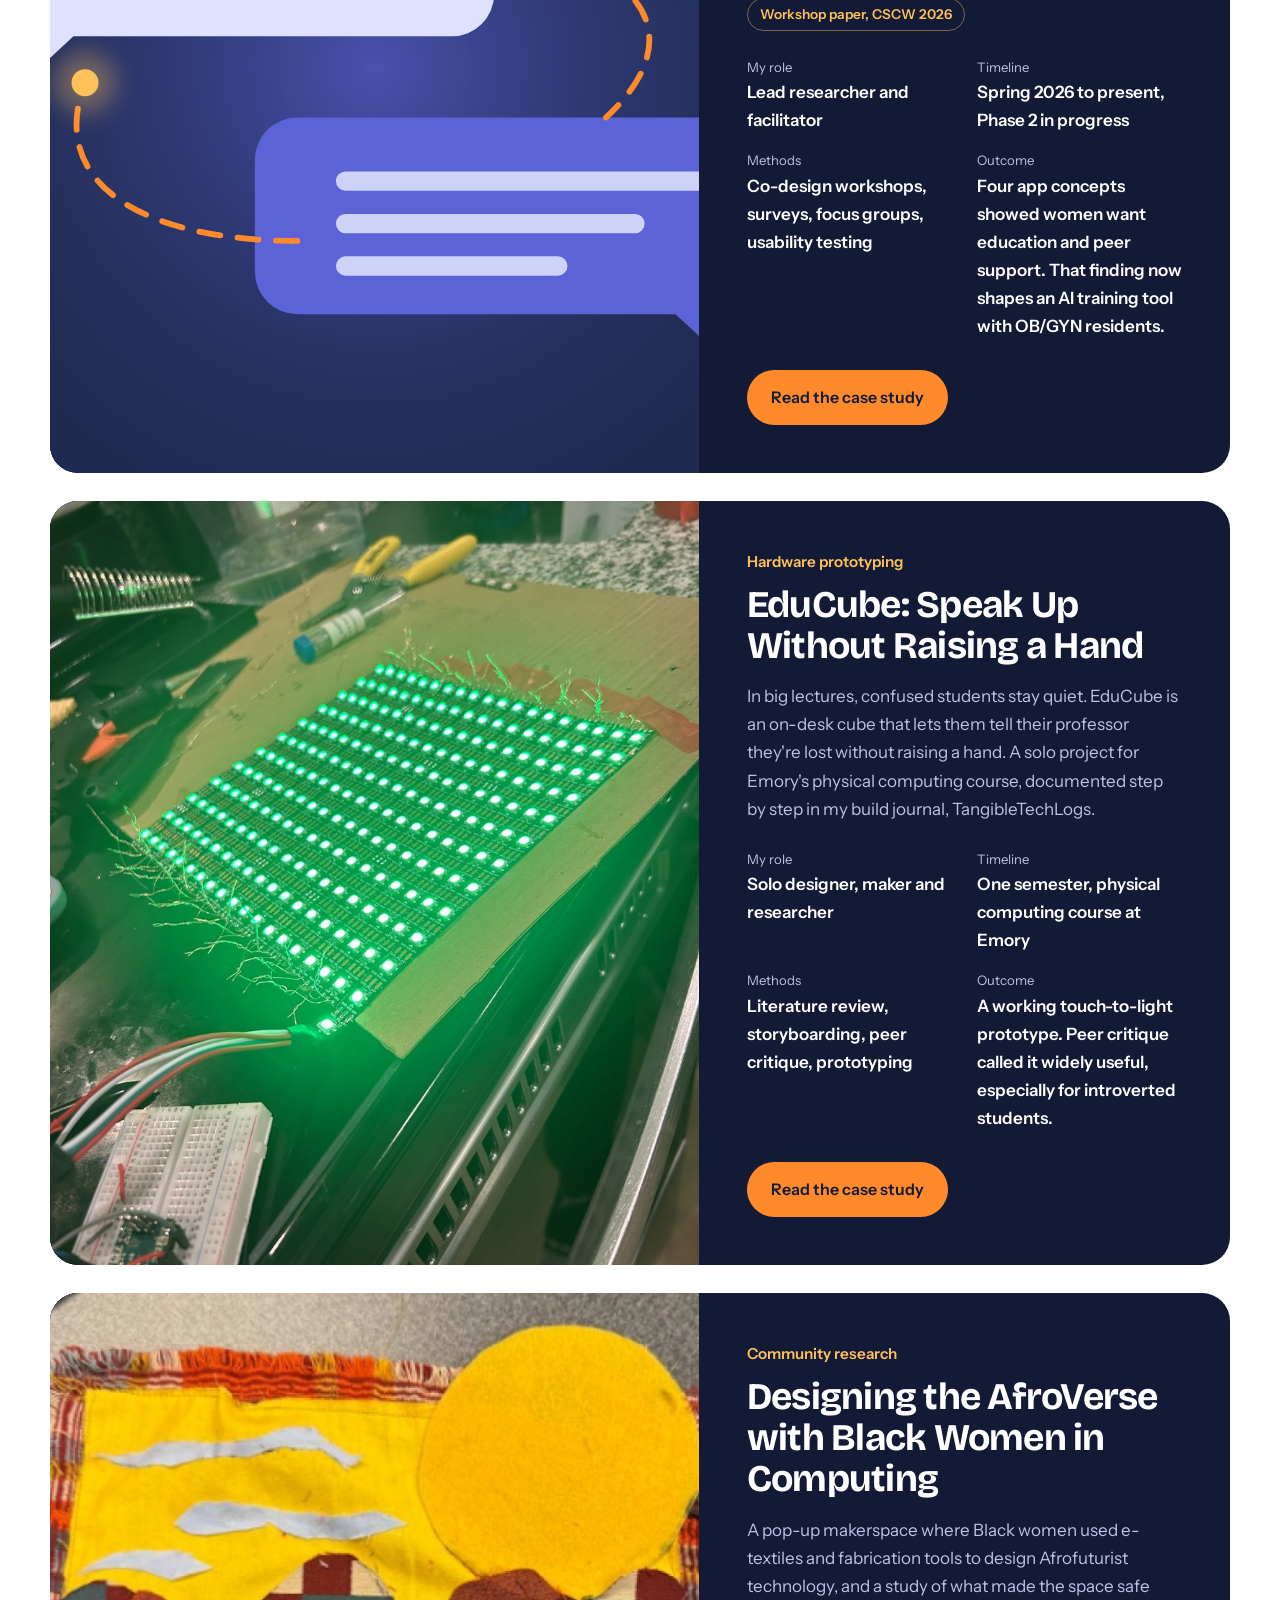
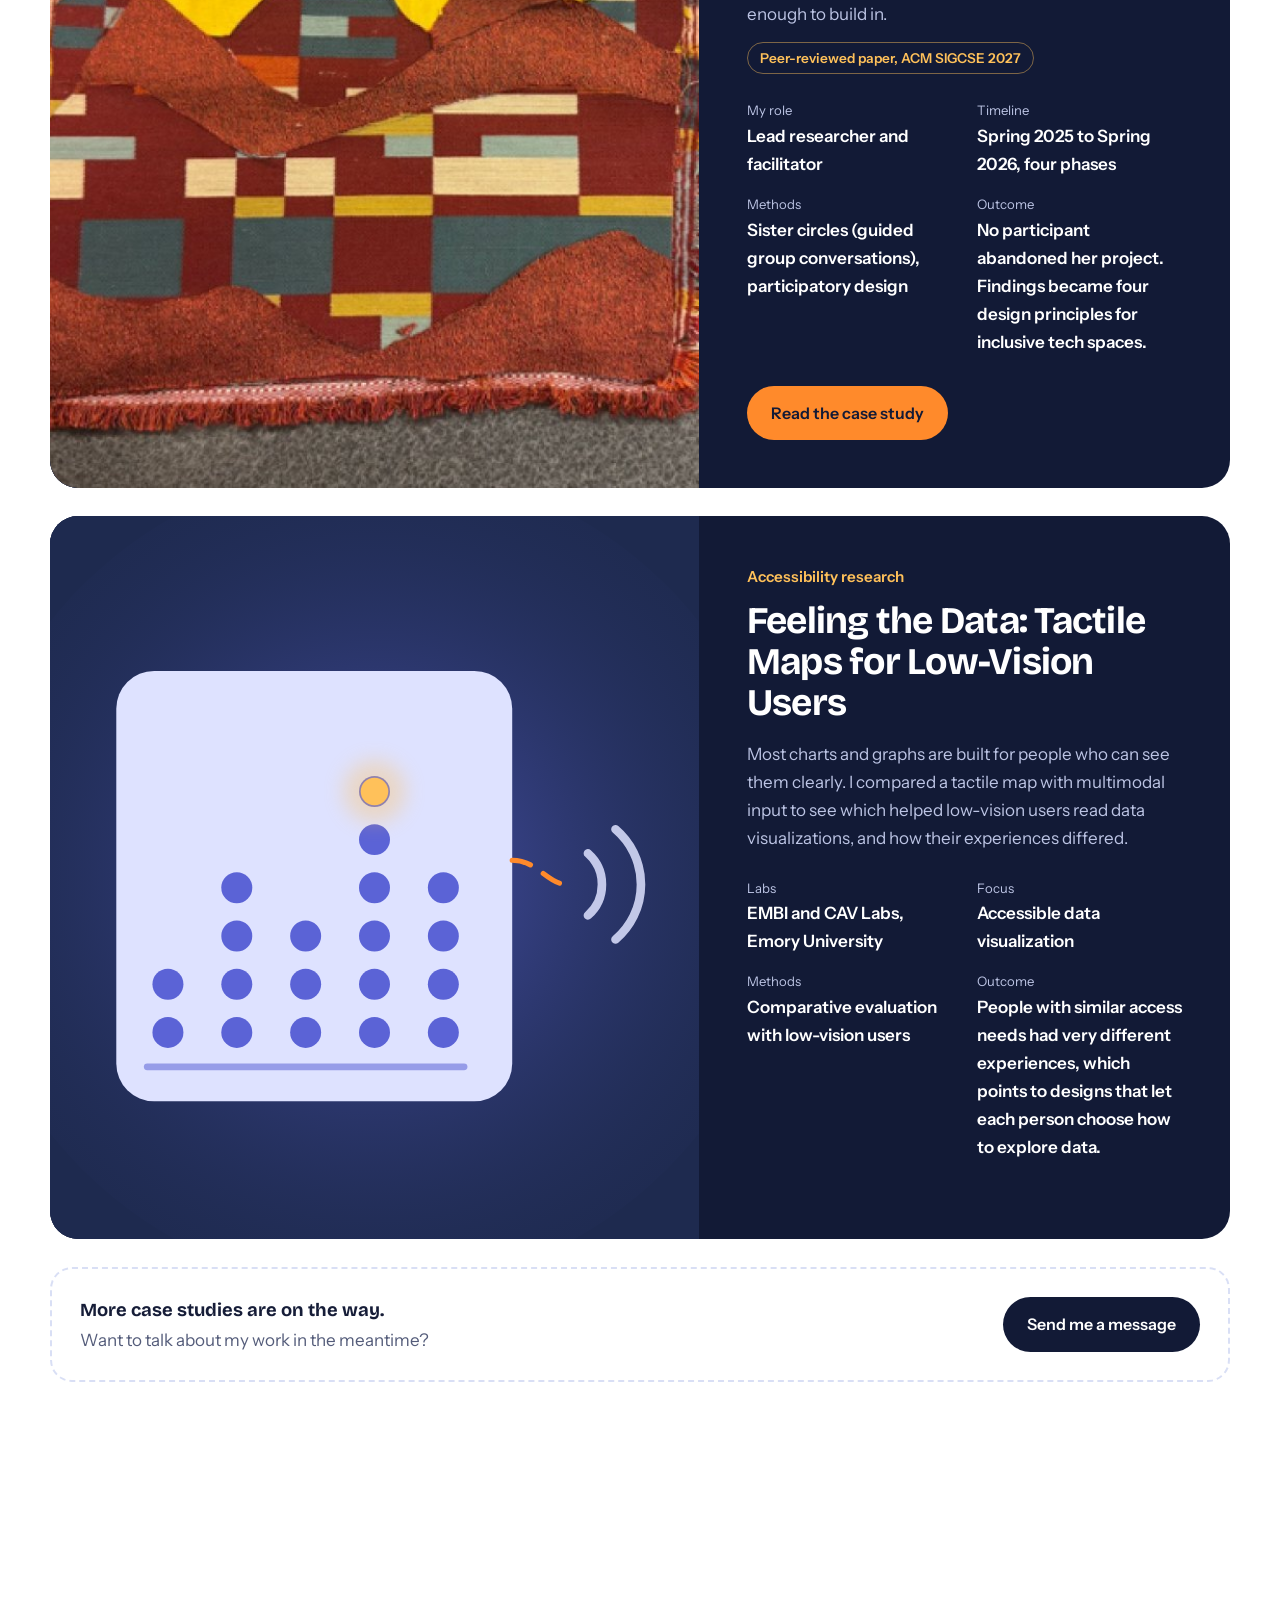
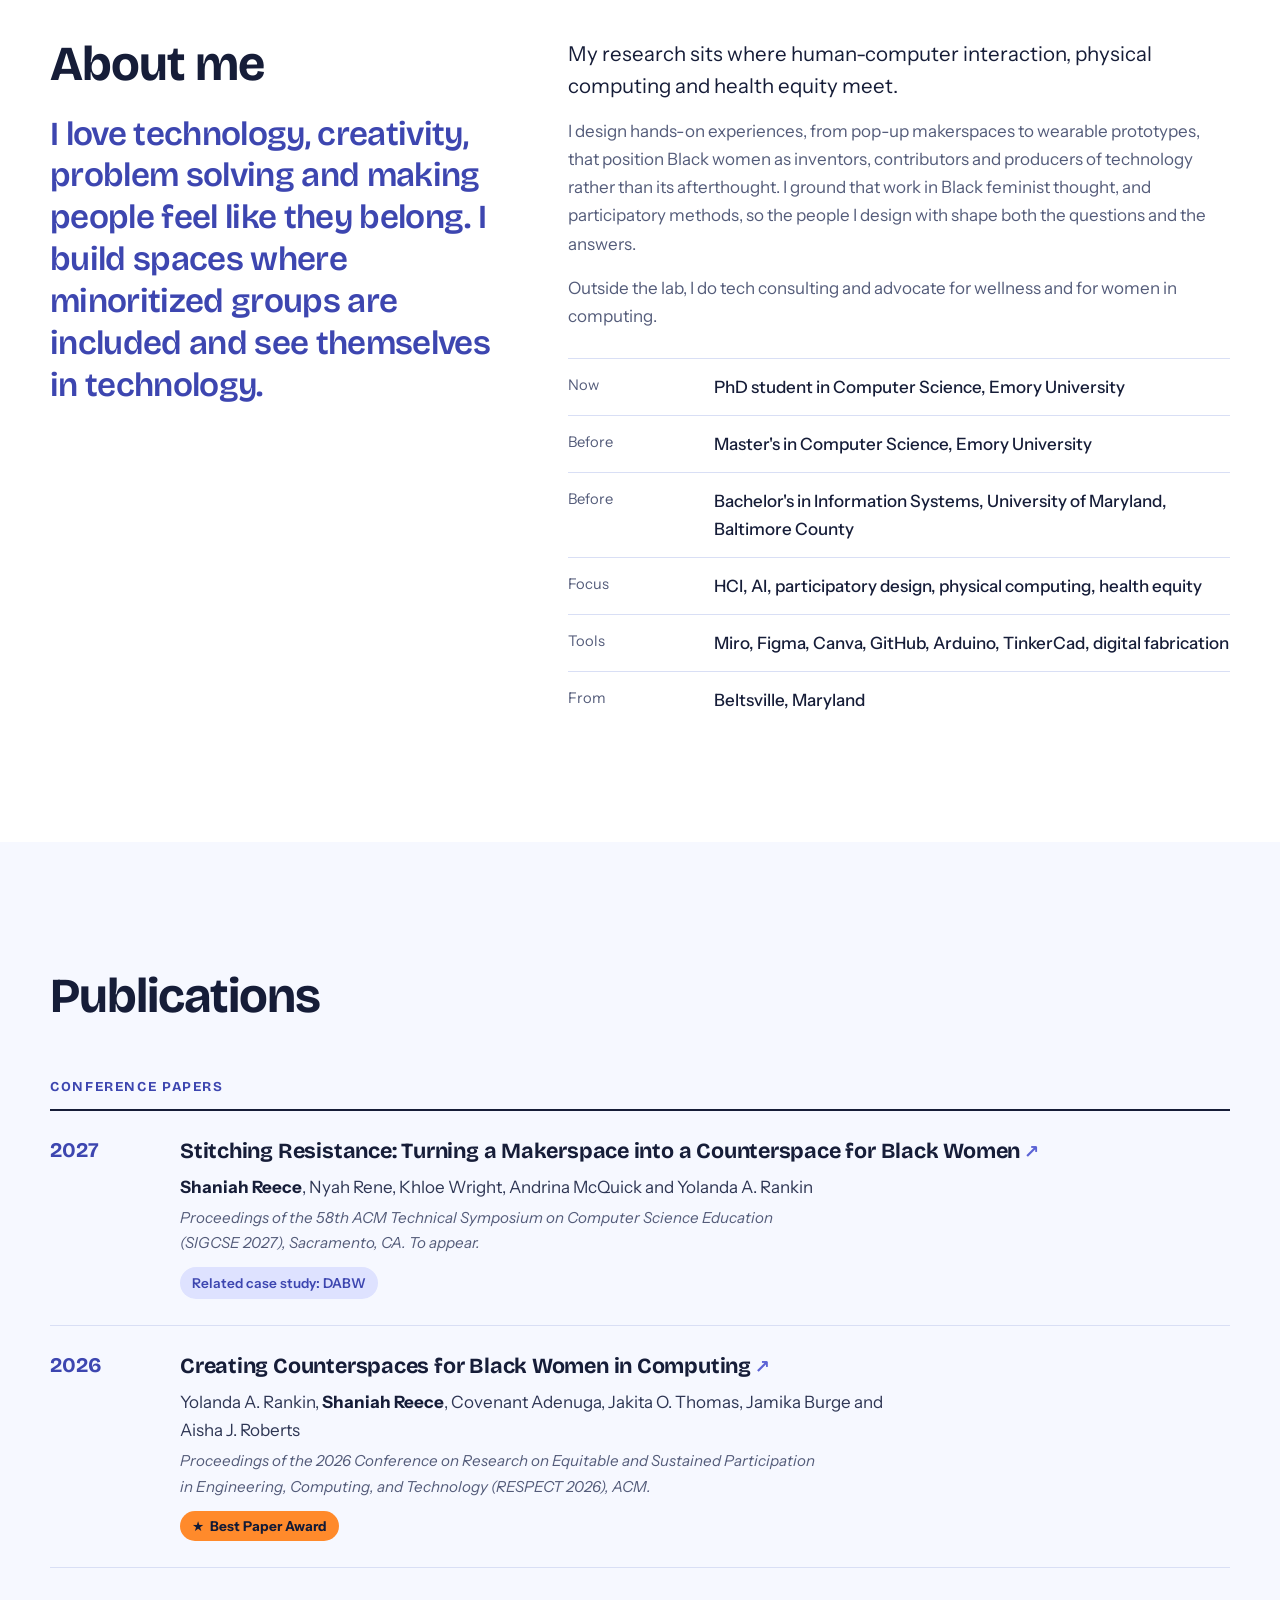
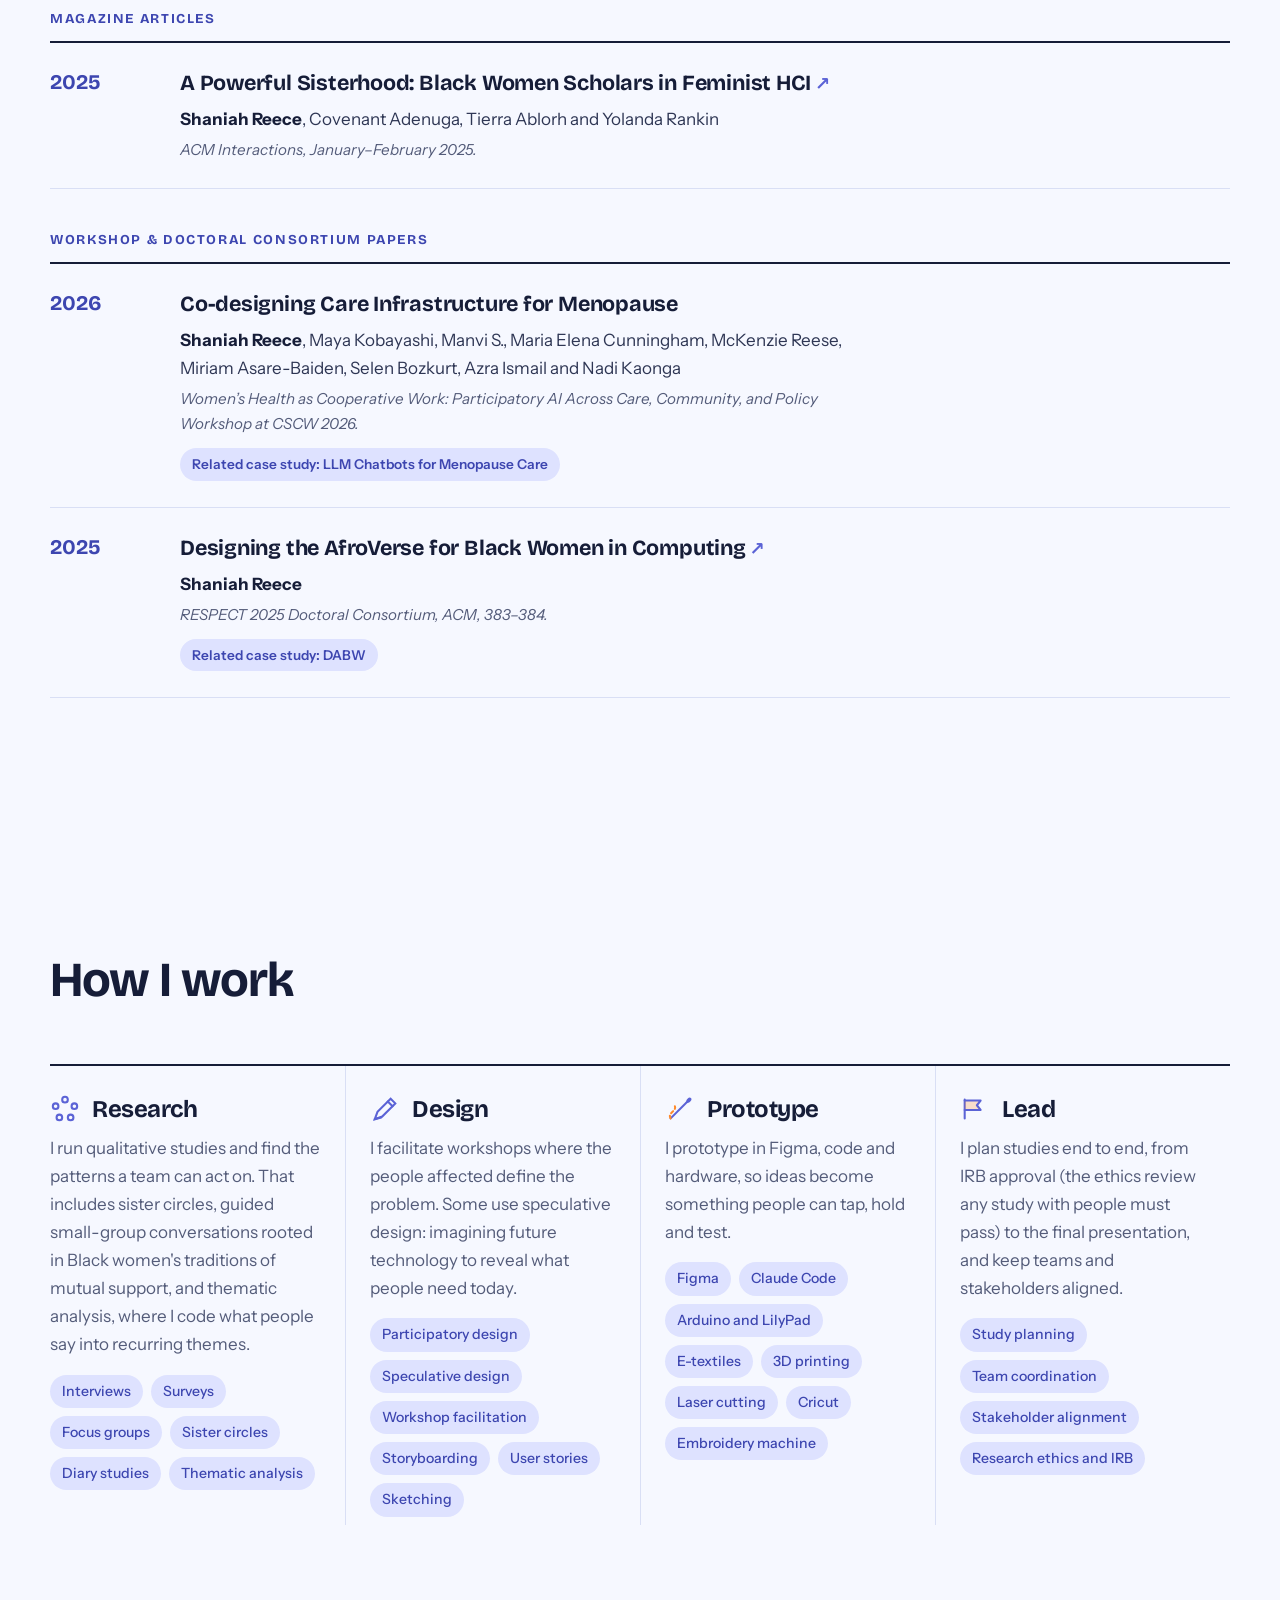
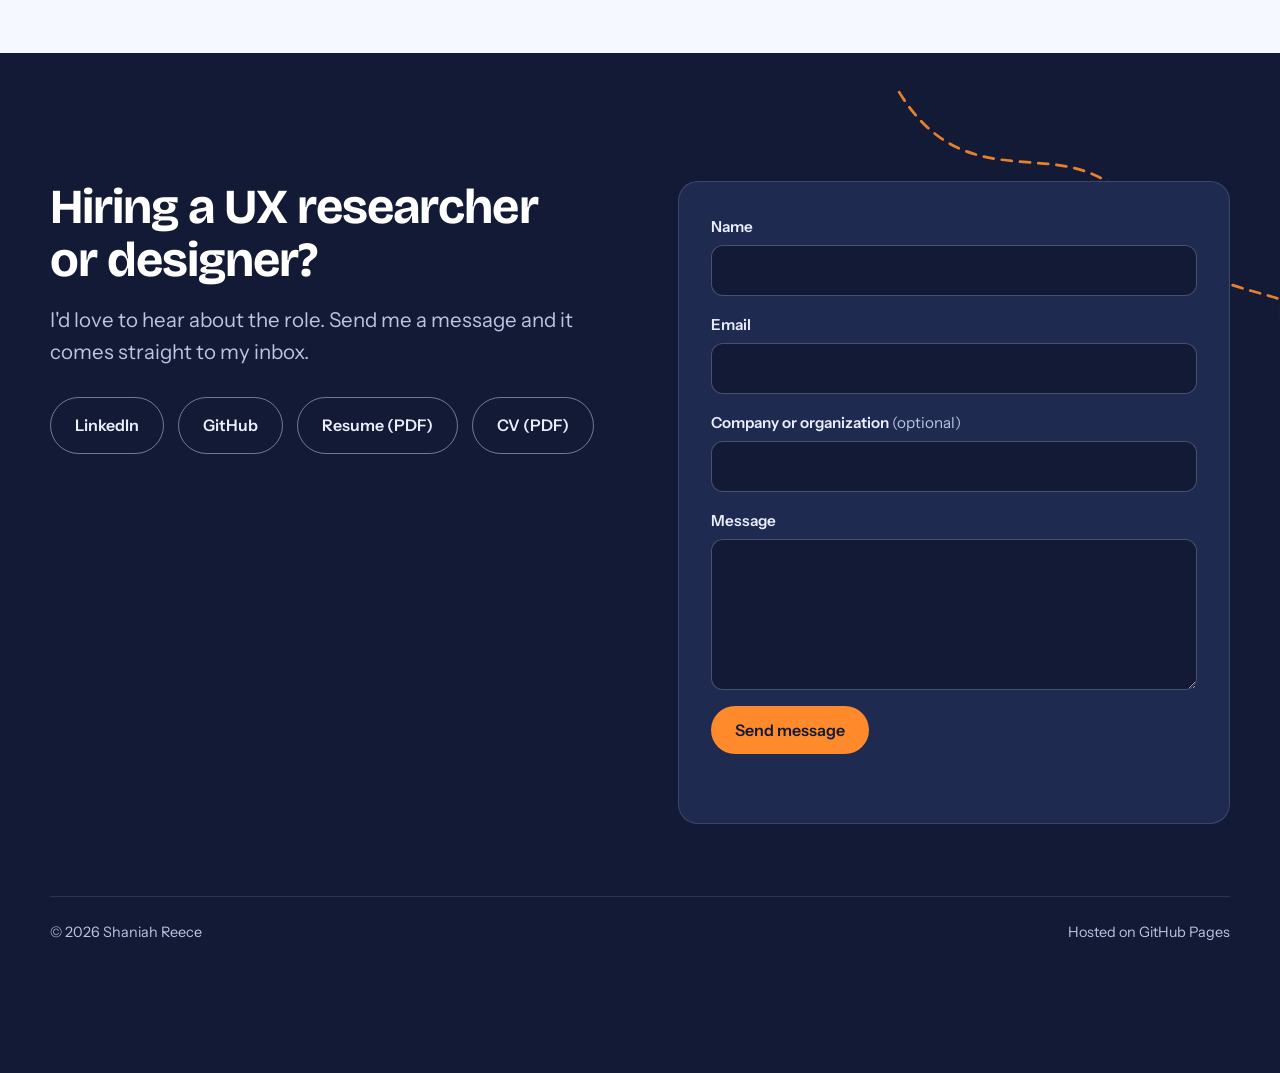
==== commit 7b02ee9c: "Revise personal narrative and about section Updated personal description and quotes to reflect a mor" ====
--- a/index.html
+++ b/index.html
@@ -34,7 +34,7 @@
         <p class="hello">Hi, I'm</p>
         <h1 class="hero-name">Shaniah Reece</h1>
         <p class="hero-role">I start with the people most often left out of the design process.</p>
-        <p class="lead">I'm a UX researcher and product designer, and a PhD researcher in Computer Science at Emory University. I've co-designed AI health tools with women going through menopause and the OB/GYN residents who treat them, run a makerspace where Black women in computing built their own wearable tech, and prototyped classroom hardware. The strongest ideas I've seen came from the people closest to the problem, so that's where every project starts.</p>
+        <p class="lead">I'm a UX researcher and product designer, and a PhD researcher in Computer Science at Emory University. I've co-designed AI health tools with women going through menopause and the OB/GYNs who treat them, run a makerspace where Black women in computing built their own e-textile projects, and prototyped classroom hardware. The strongest ideas I've seen came from and evolve with the people closest to the problem, so that's where each of my projects begin.</p>
         <p class="hero-cred"><a href="#publications">Peer-reviewed research at ACM SIGCSE and RESPECT</a>, including a <span class="star" aria-hidden="true">★</span> Best Paper Award.</p>
         <p class="open-to"><span aria-hidden="true"></span>Open to UX research, UI/UX design and product design roles</p>
         <div class="hero-actions">
@@ -256,17 +256,18 @@
       <div class="wrap">
         <div>
           <h2 id="about-title" style="margin-bottom:22px">About me</h2>
-          <p class="about-quote">I've been a tech nerd since my first Nintendo. Now I build spaces where more Black women get to be one too.</p>
+          <p class="about-quote">I love technology, creativity, problem solving and making people feel like they belong. I build spaces where minoritized groups are included and see themselves in technology.</p>
         </div>
         <div class="about-body">
           <p class="lead" style="color:var(--ink)">My research sits where human-computer interaction, physical computing and health equity meet.</p>
-          <p>I design hands-on experiences, from makerspaces to wearable prototypes, that position Black women as inventors and producers of technology rather than its afterthought. I ground that work in Black feminist thought and participatory methods, so the people I design with shape both the questions and the answers.</p>
+          <p>I design hands-on experiences, from pop-up makerspaces to wearable prototypes, that position Black women as inventors, contributors and producers of technology rather than its afterthought. I ground that work in Black feminist thought,  and participatory methods, so the people I design with shape both the questions and the answers.</p>
           <p>Outside the lab, I do tech consulting and advocate for wellness and for women in computing.</p>
           <dl class="creds">
             <div><dt>Now</dt><dd>PhD student in Computer Science, Emory University</dd></div>
+            <div><dt>Before</dt><dd>Master's in Computer Science, Emory University</dd></div>
             <div><dt>Before</dt><dd>Bachelor's in Information Systems, University of Maryland, Baltimore County</dd></div>
-            <div><dt>Focus</dt><dd>HCI, participatory design, physical computing, health equity</dd></div>
-            <div><dt>Tools</dt><dd>Miro, Canva, Notion, GitHub, Arduino, TinkerCad, digital fabrication</dd></div>
+            <div><dt>Focus</dt><dd>HCI, AI, participatory design, physical computing, health equity</dd></div>
+            <div><dt>Tools</dt><dd>Miro, Figma, Canva, GitHub, Arduino, TinkerCad, digital fabrication</dd></div>
             <div><dt>From</dt><dd>Beltsville, Maryland</dd></div>
           </dl>
         </div>
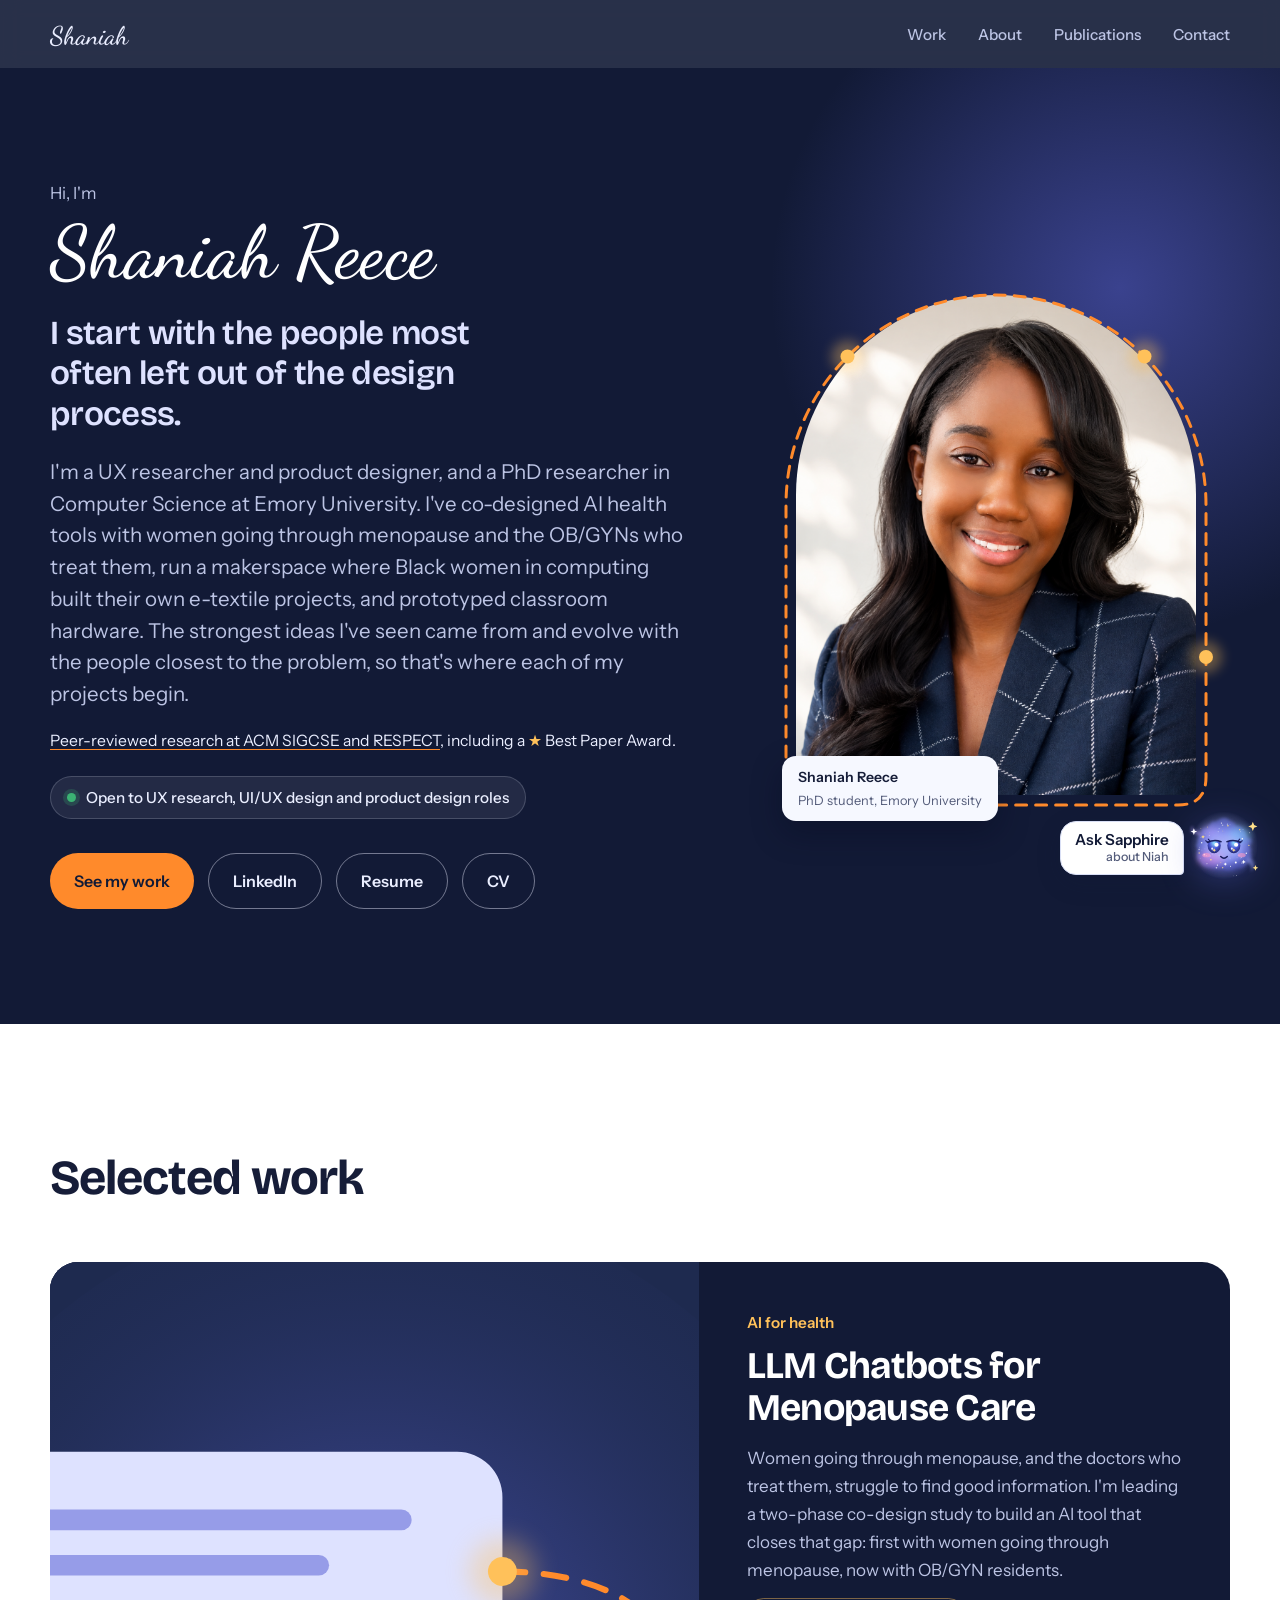
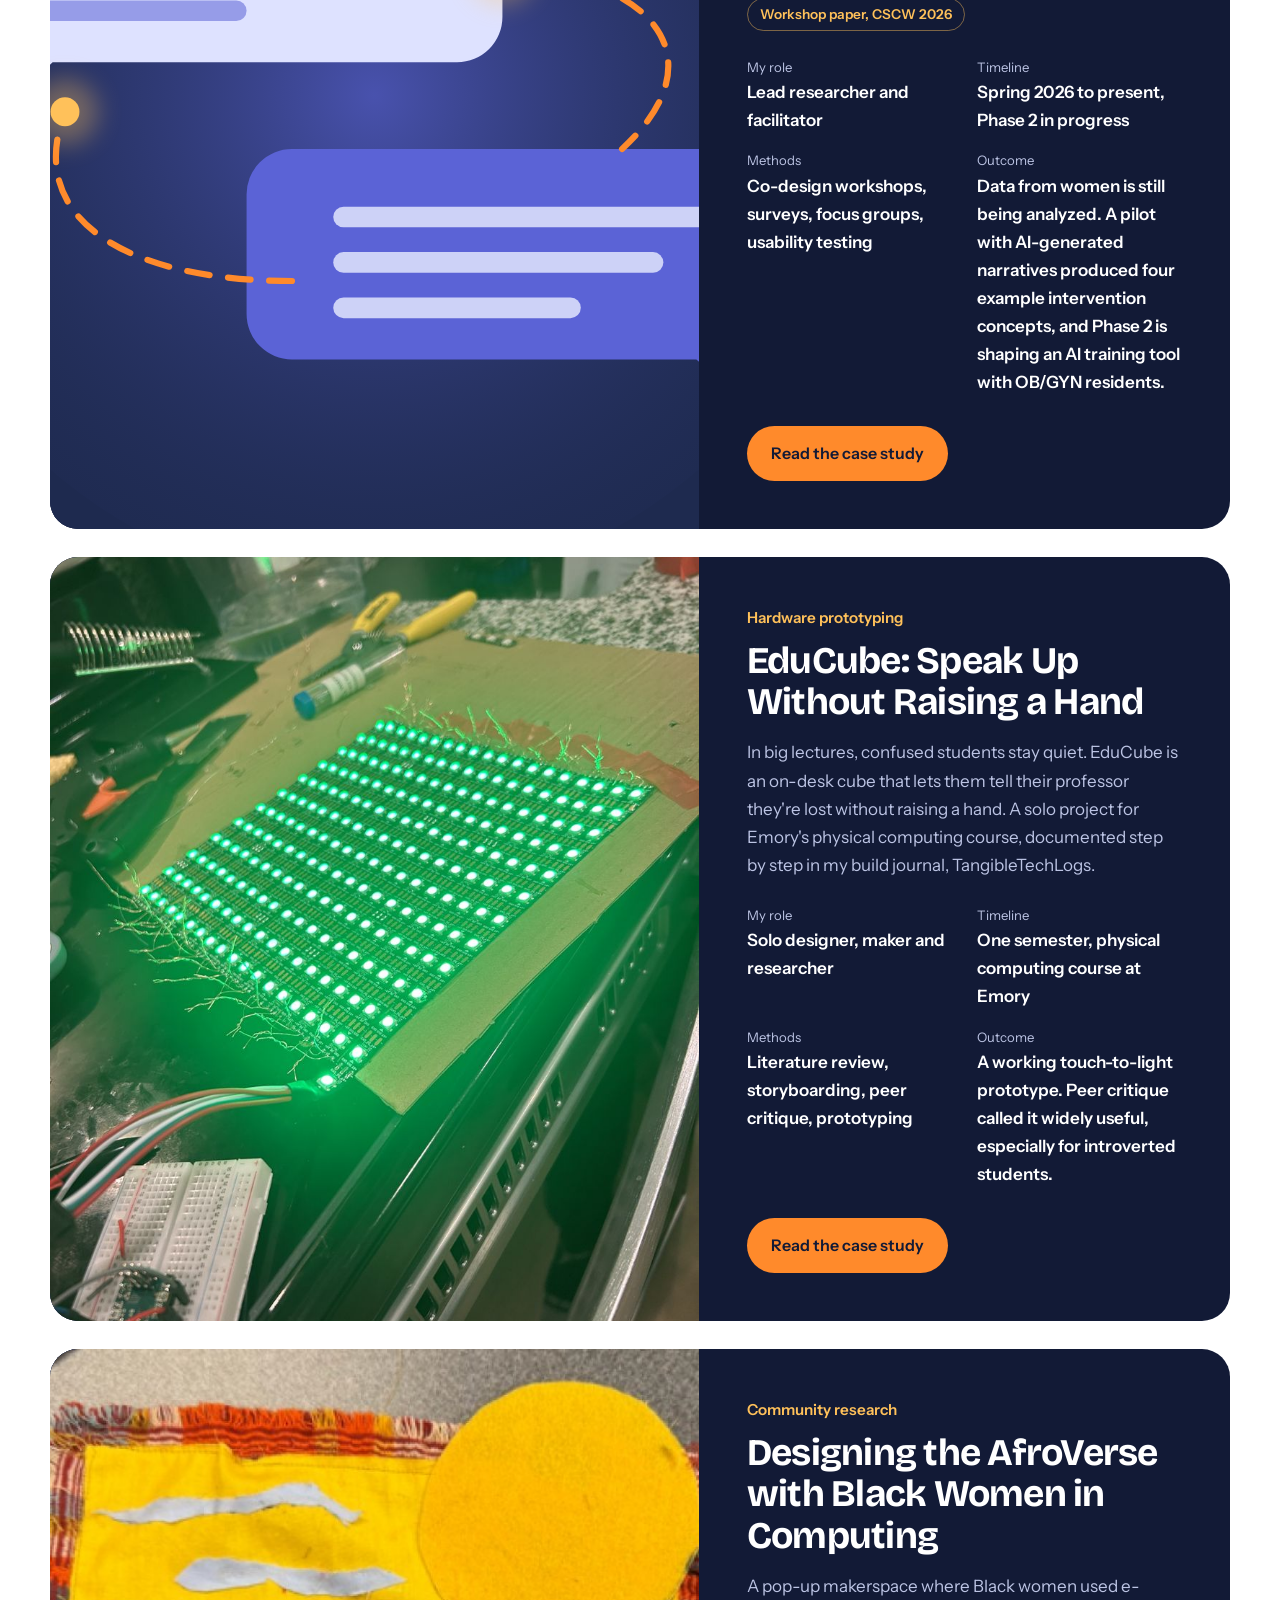
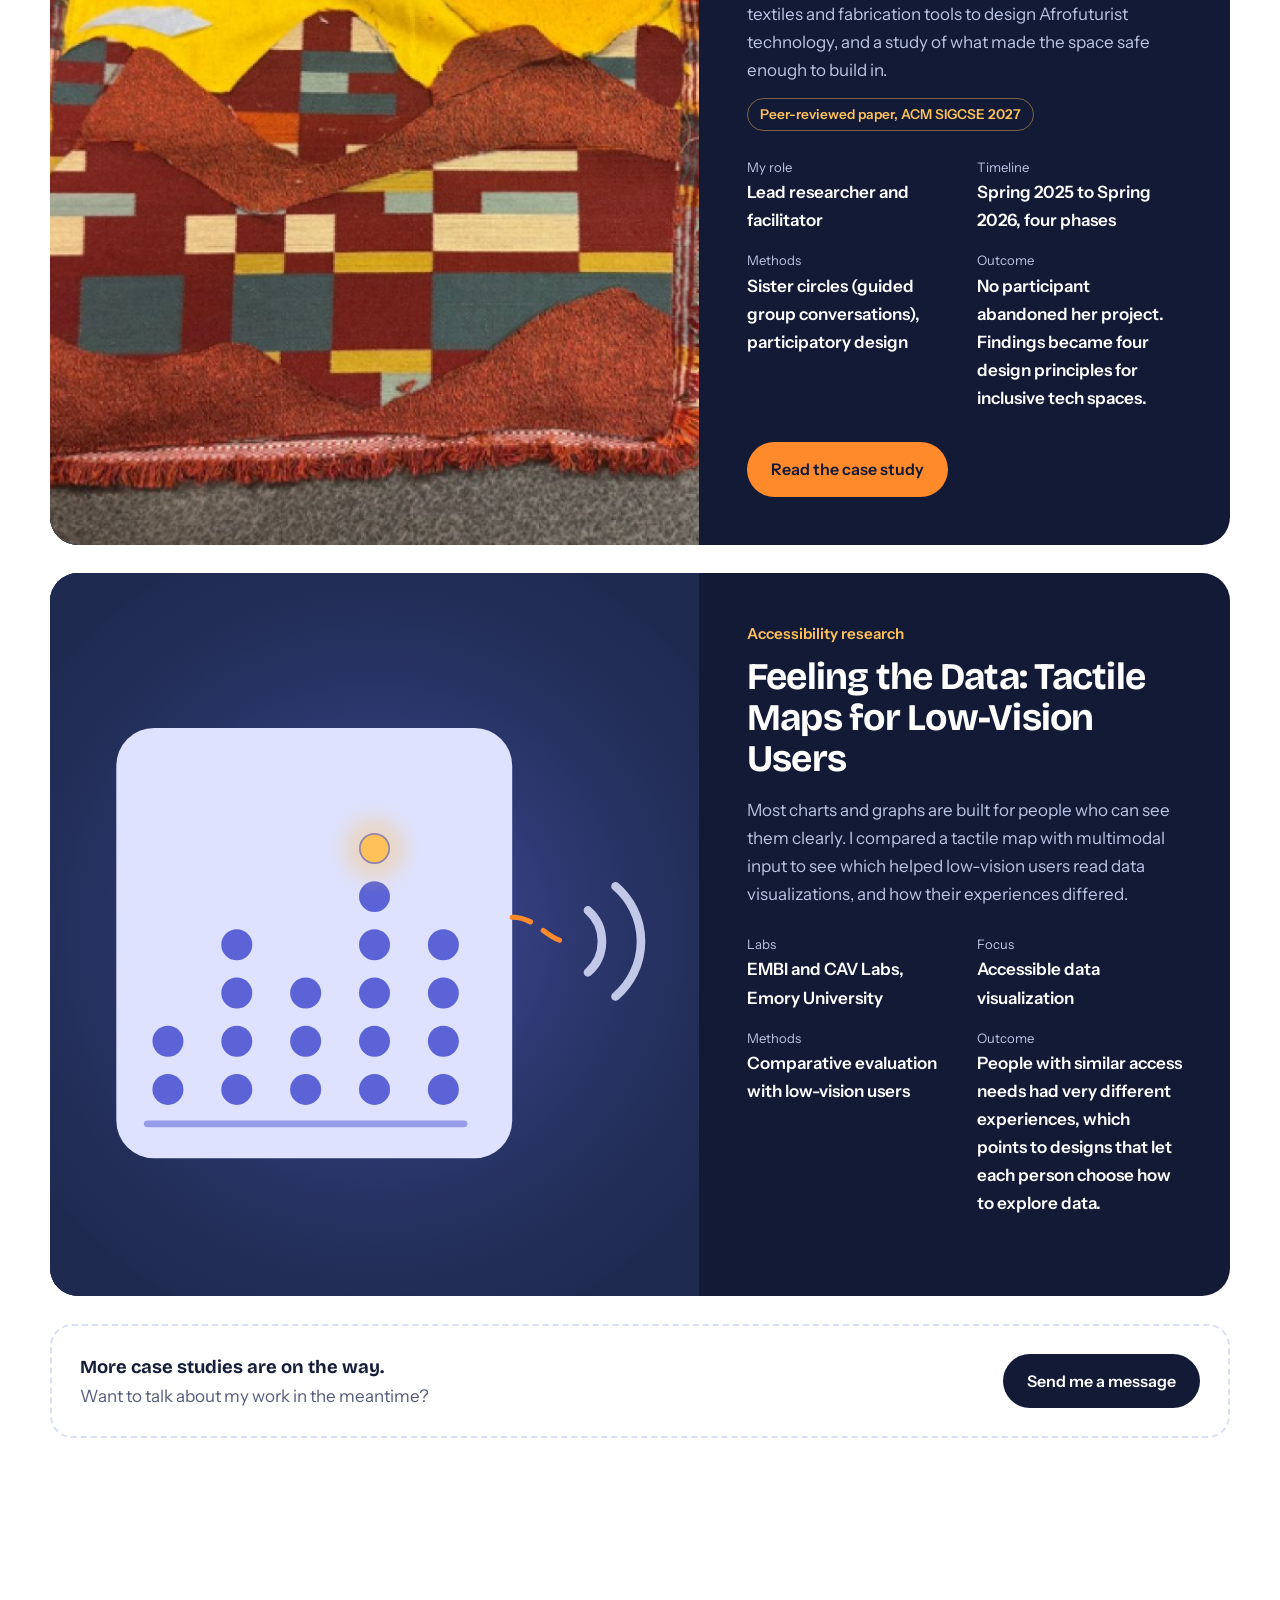
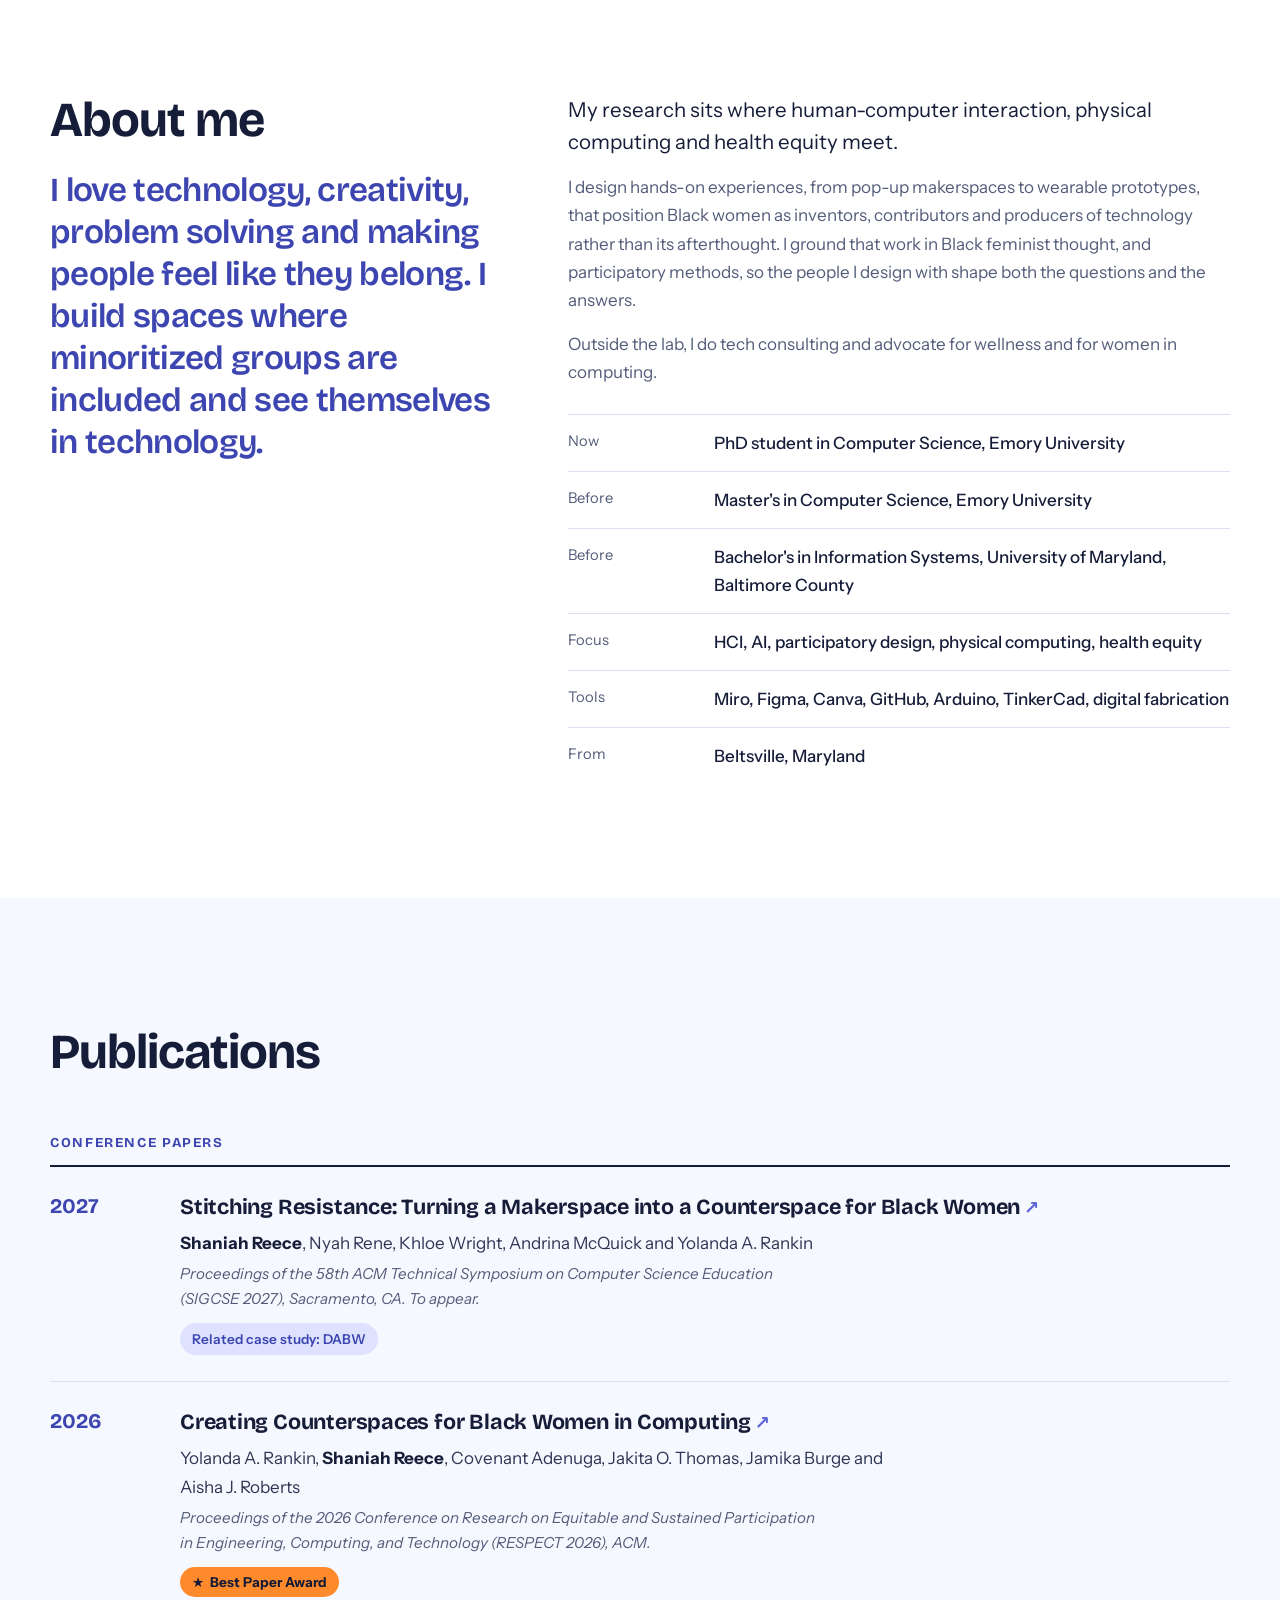
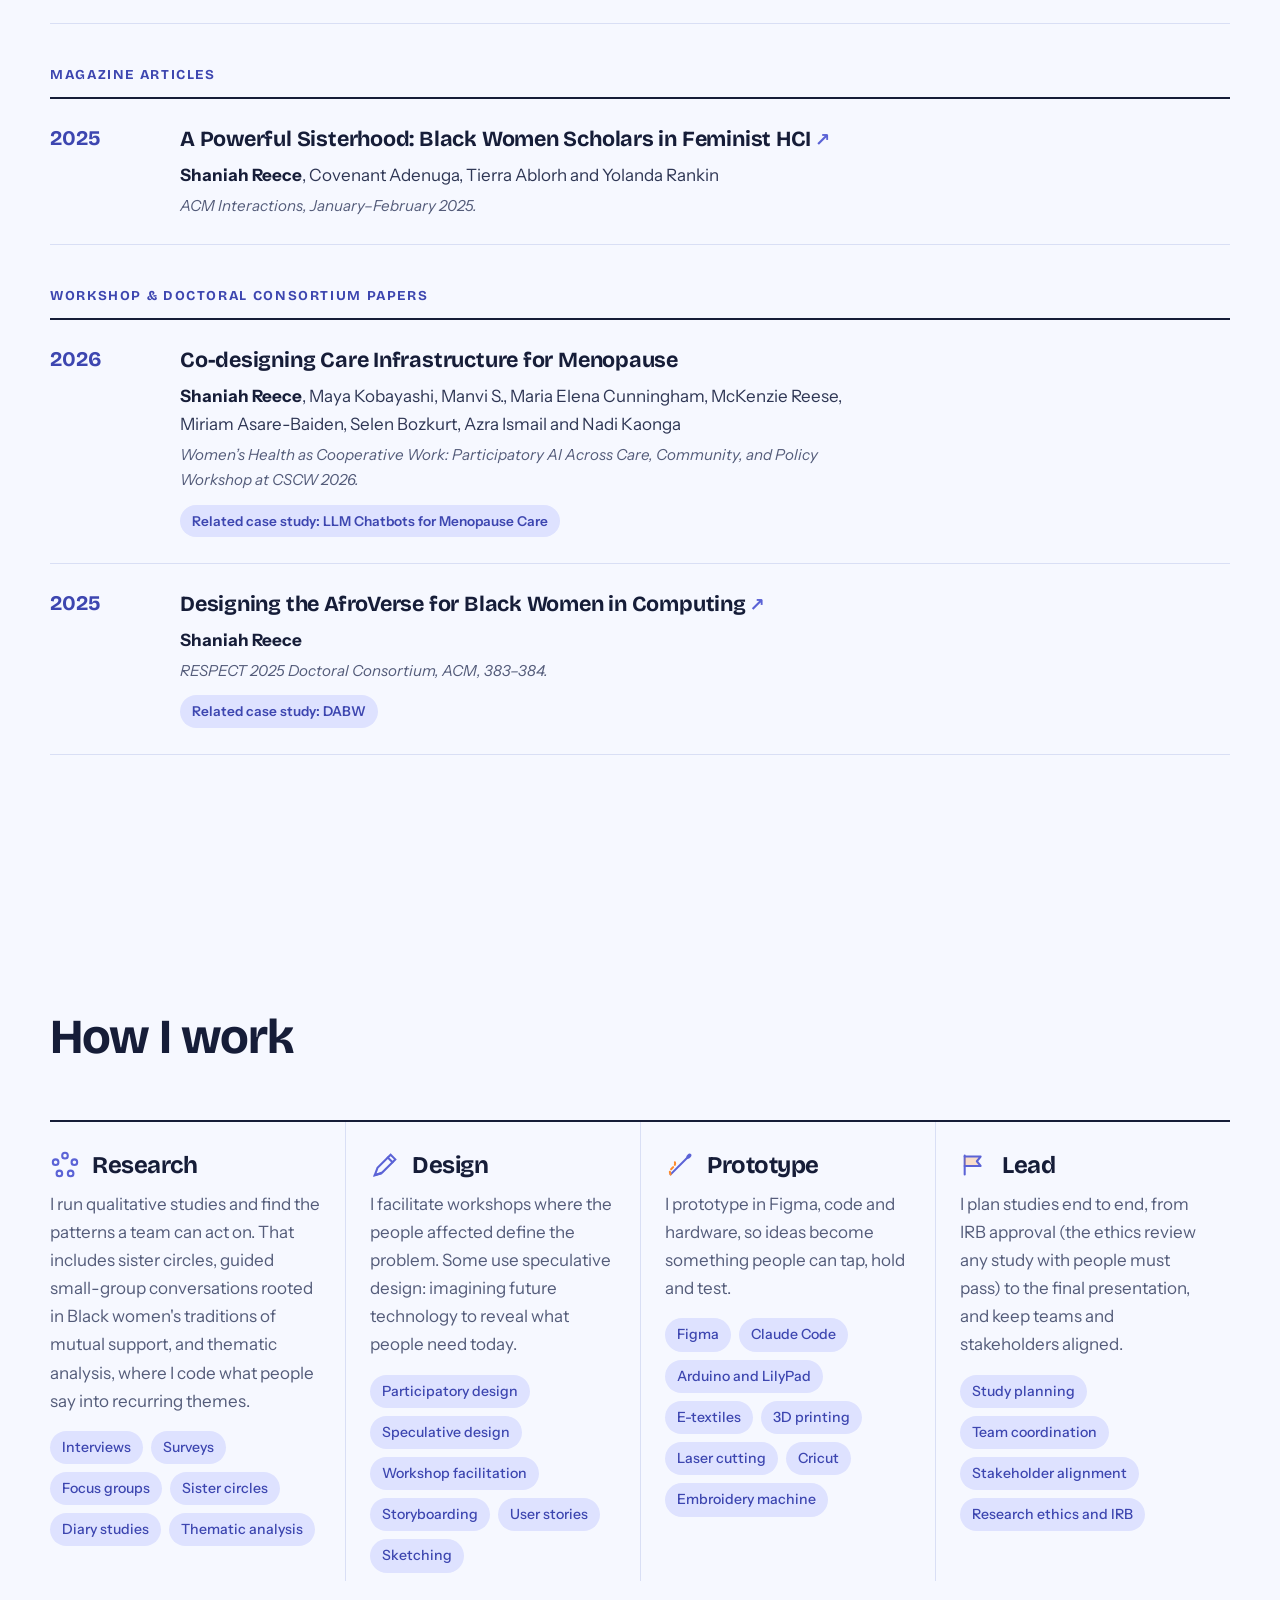
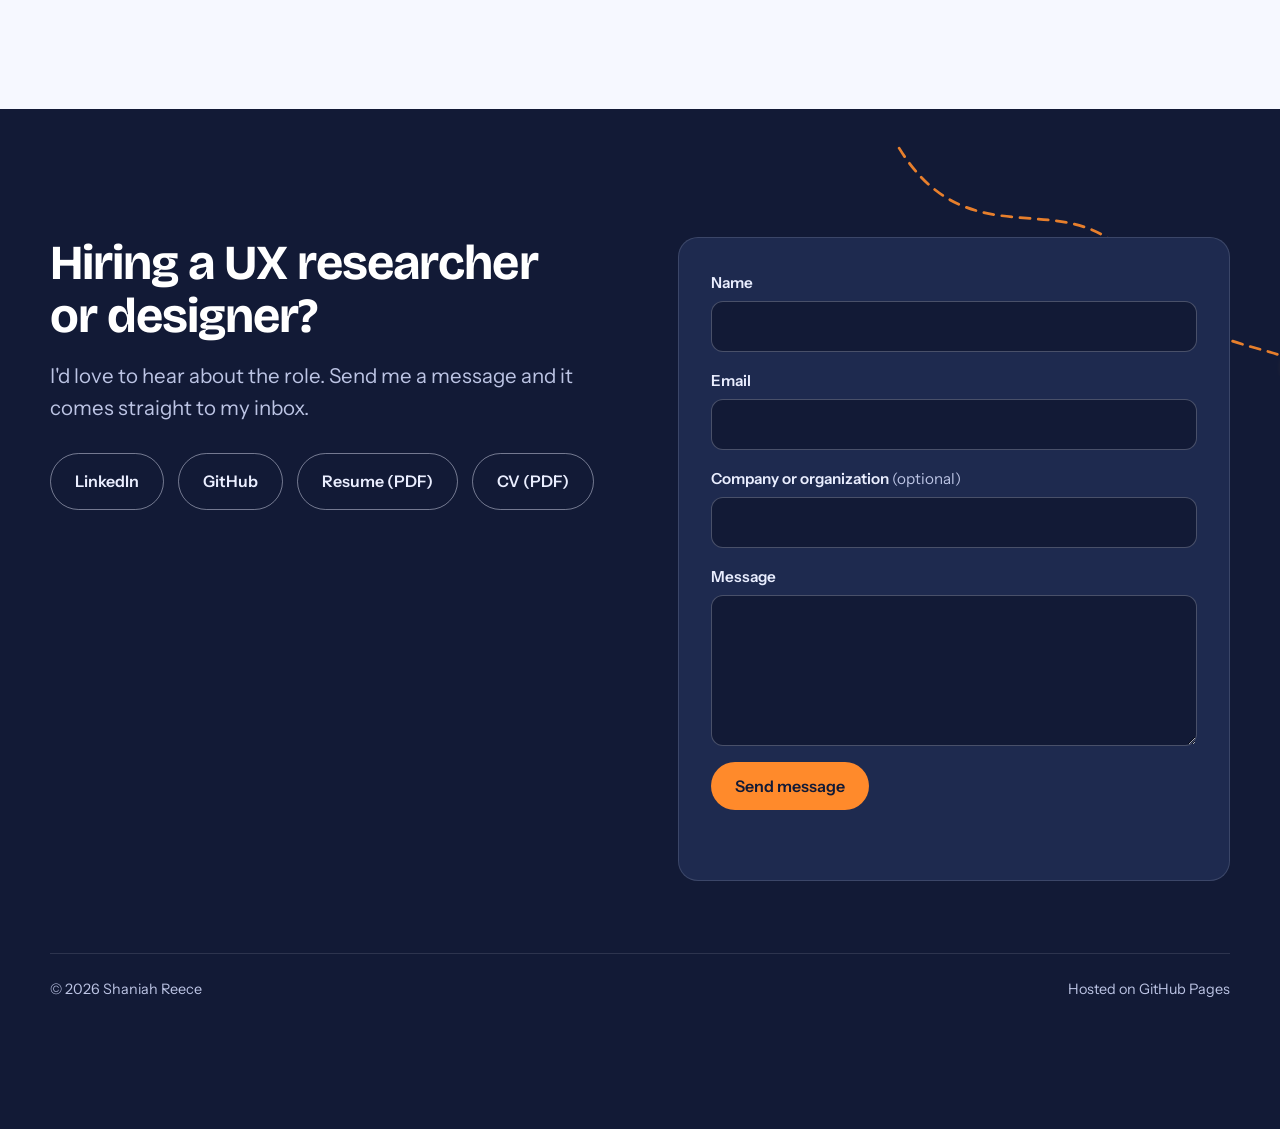
==== commit 8592ebe7: "Clarify that menopause prototypes come from an AI-narrative pilot Data from the women's co-design wo" ====
--- a/index.html
+++ b/index.html
@@ -105,13 +105,13 @@
           <div class="feature-body">
             <span class="feature-kicker">AI for health</span>
             <h3>LLM Chatbots for Menopause Care</h3>
-            <p>Women going through menopause, and the doctors who treat them, struggle to find good information. I'm leading a two-phase co-design study to build an AI tool that closes that gap: first with women's own stories, now with OB/GYN residents.</p>
+            <p>Women going through menopause, and the doctors who treat them, struggle to find good information. I'm leading a two-phase co-design study to build an AI tool that closes that gap: first with women going through menopause, now with OB/GYN residents.</p>
             <p class="feature-paper">Workshop paper, CSCW 2026</p>
             <dl class="feature-facts">
               <div><dt>My role</dt><dd>Lead researcher and facilitator</dd></div>
               <div><dt>Timeline</dt><dd>Spring 2026 to present, Phase 2 in progress</dd></div>
               <div><dt>Methods</dt><dd>Co-design workshops, surveys, focus groups, usability testing</dd></div>
-              <div><dt>Outcome</dt><dd>Four app concepts showed women want education and peer support. That finding now shapes an AI training tool with OB/GYN residents.</dd></div>
+              <div><dt>Outcome</dt><dd>Data from women is still being analyzed. A pilot with AI-generated narratives produced four example intervention concepts, and Phase 2 is shaping an AI training tool with OB/GYN residents.</dd></div>
             </dl>
             <span class="btn btn-thread feature-link">Read the case study</span>
           </div>
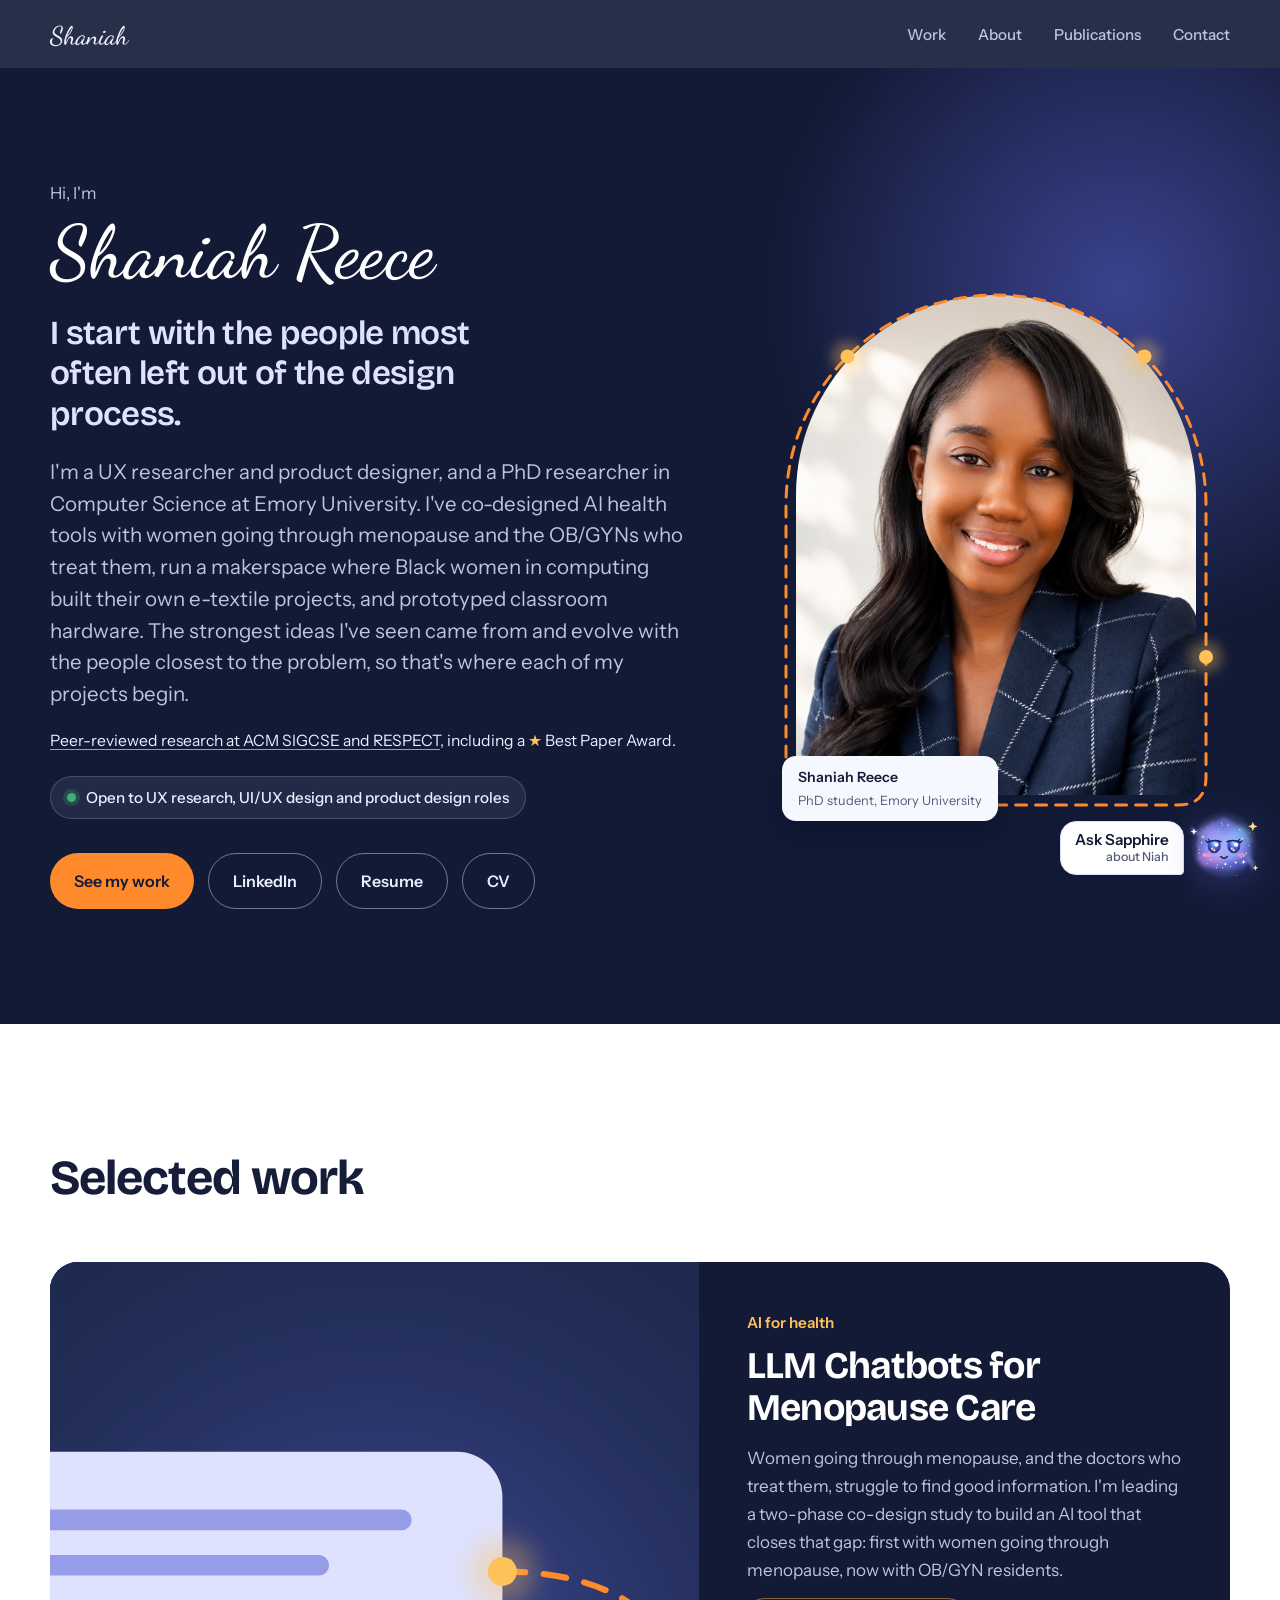
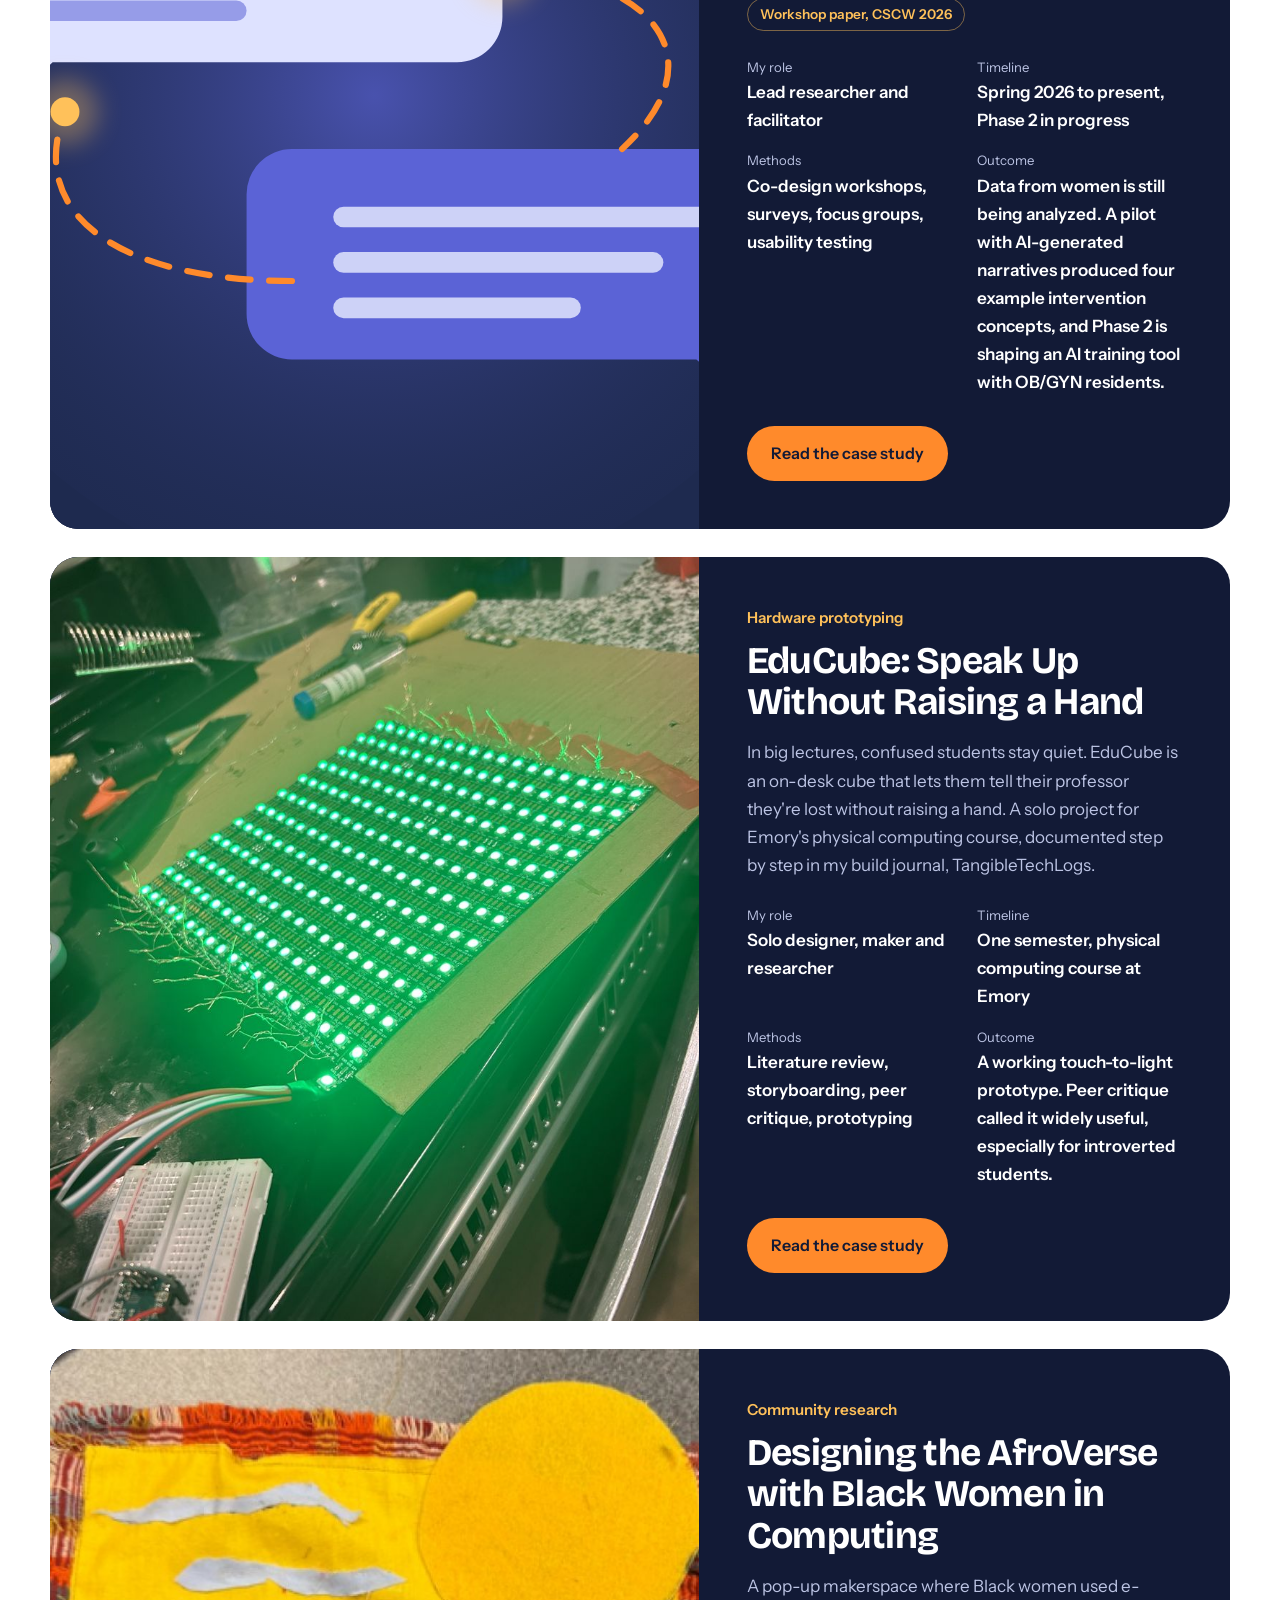
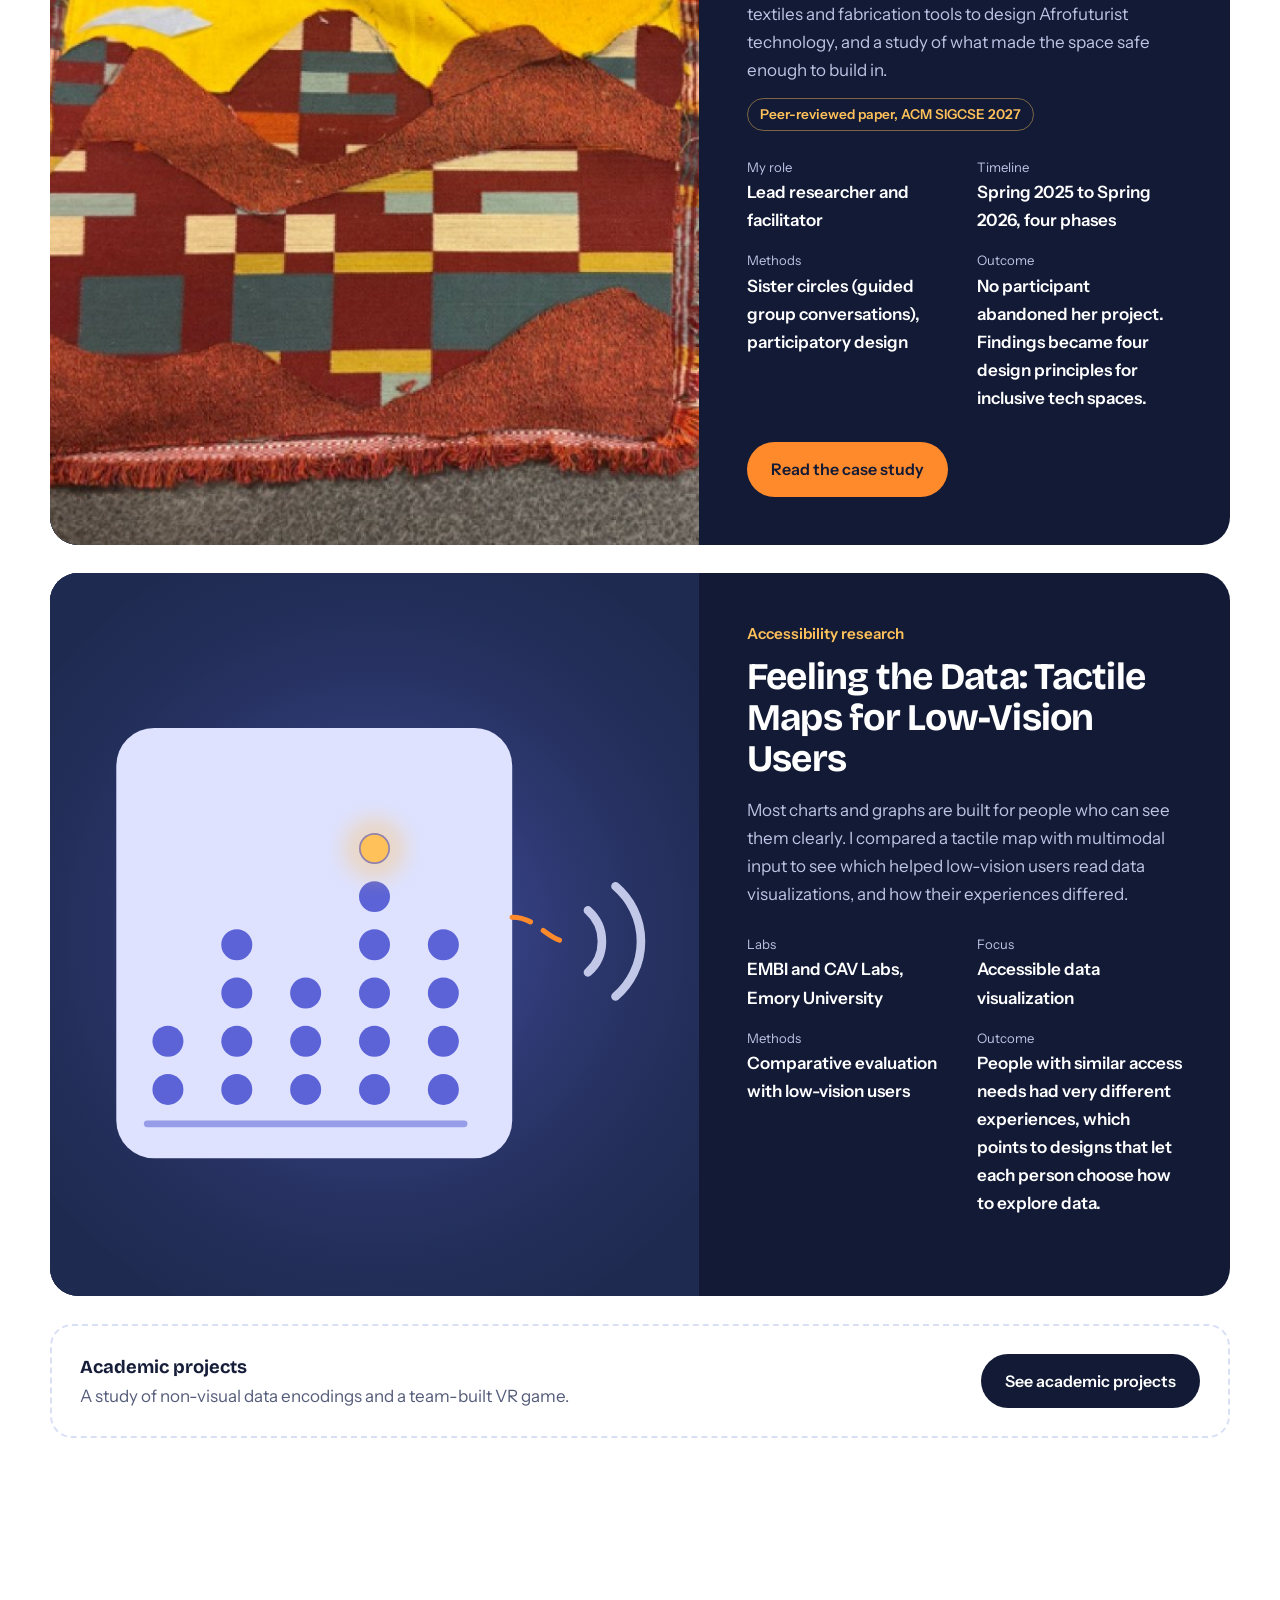
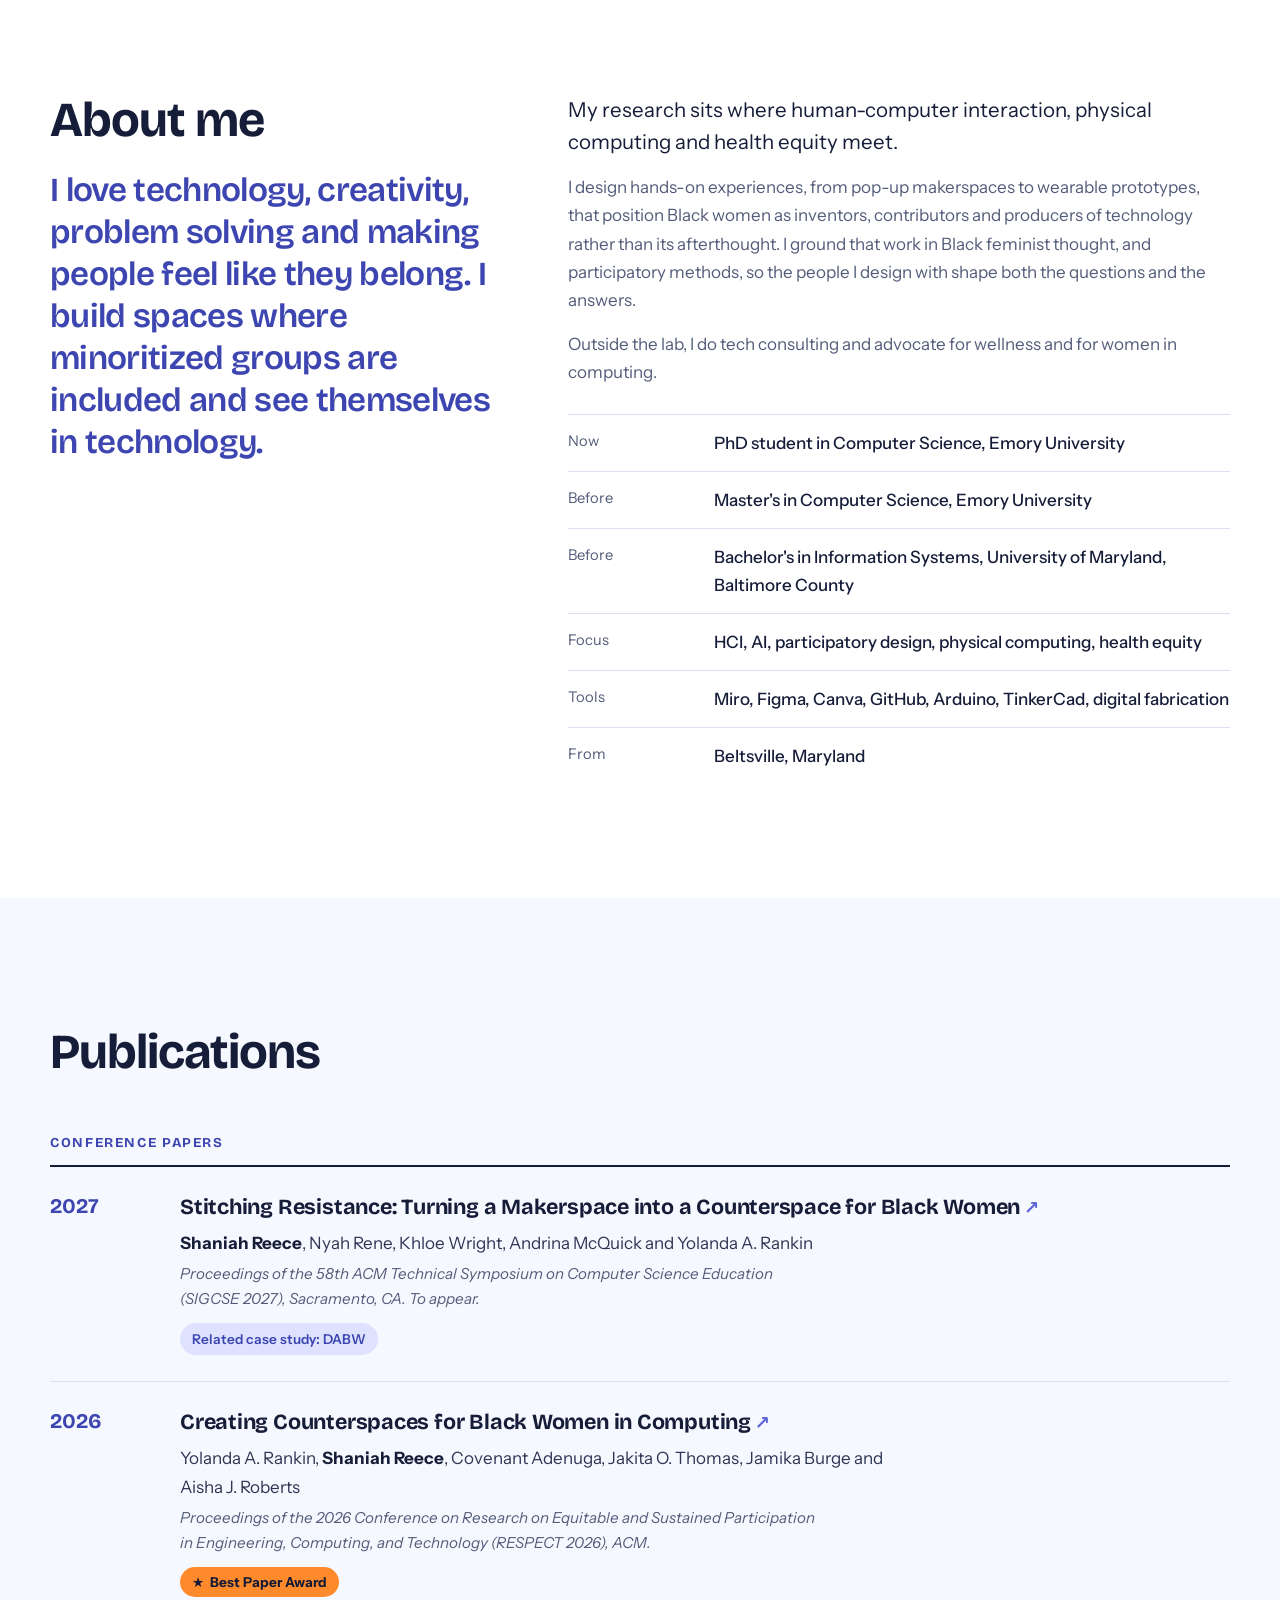
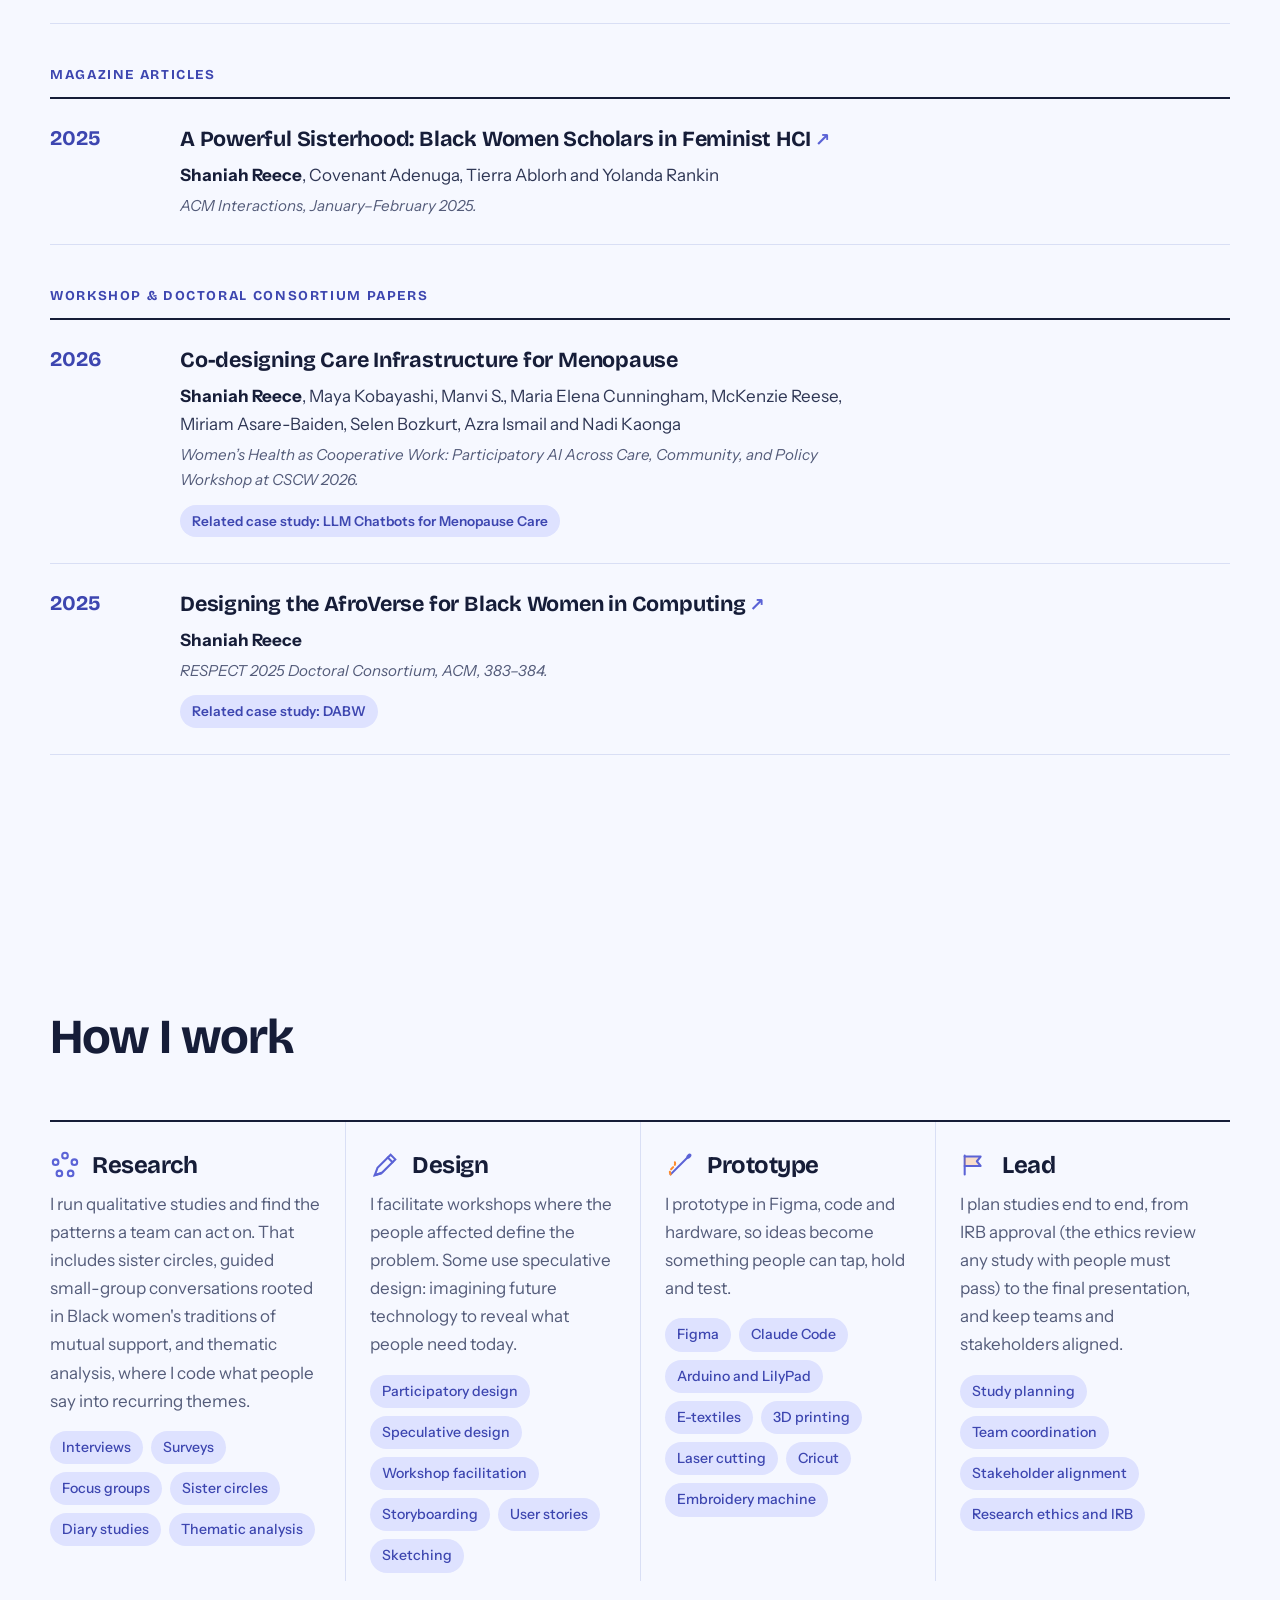
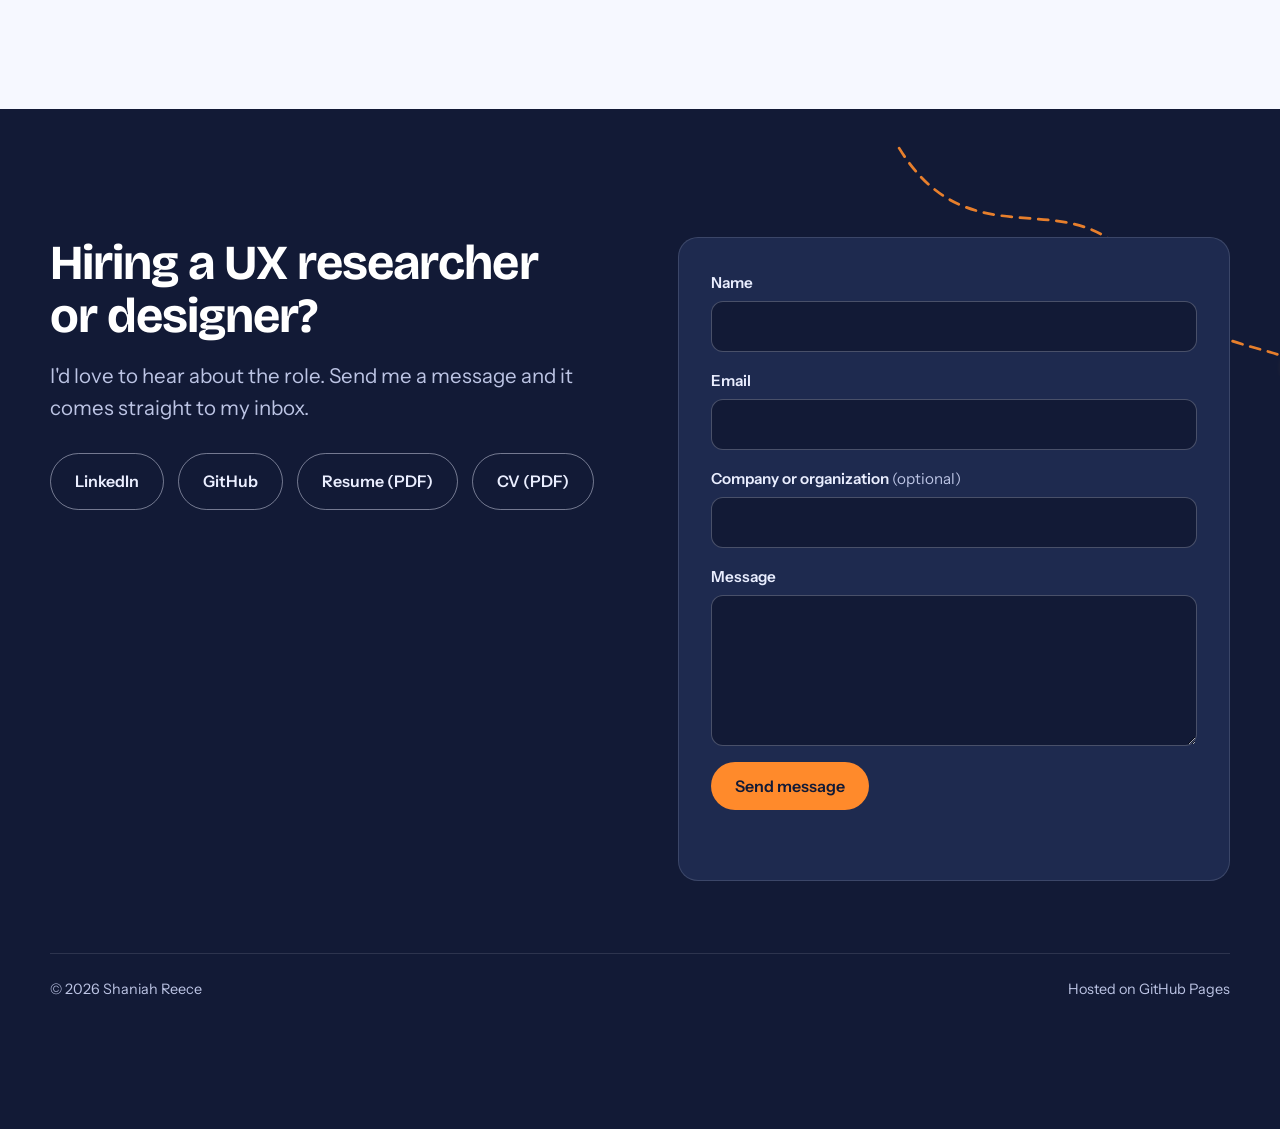
==== commit 808a4662: "Add Academic projects page with Encodings study and FINal Straw VR game New academic-projects.html l" ====
--- a/index.html
+++ b/index.html
@@ -246,8 +246,8 @@
         </div>
 
         <div class="next-up">
-          <div><strong>More case studies are on the way.</strong><br />Want to talk about my work in the meantime?</div>
-          <a class="btn btn-dark" href="#contact">Send me a message</a>
+          <div><strong>Academic projects</strong><br />A study of non-visual data encodings and a team-built VR game.</div>
+          <a class="btn btn-dark" href="academic-projects.html">See academic projects</a>
         </div>
       </div>
     </section>
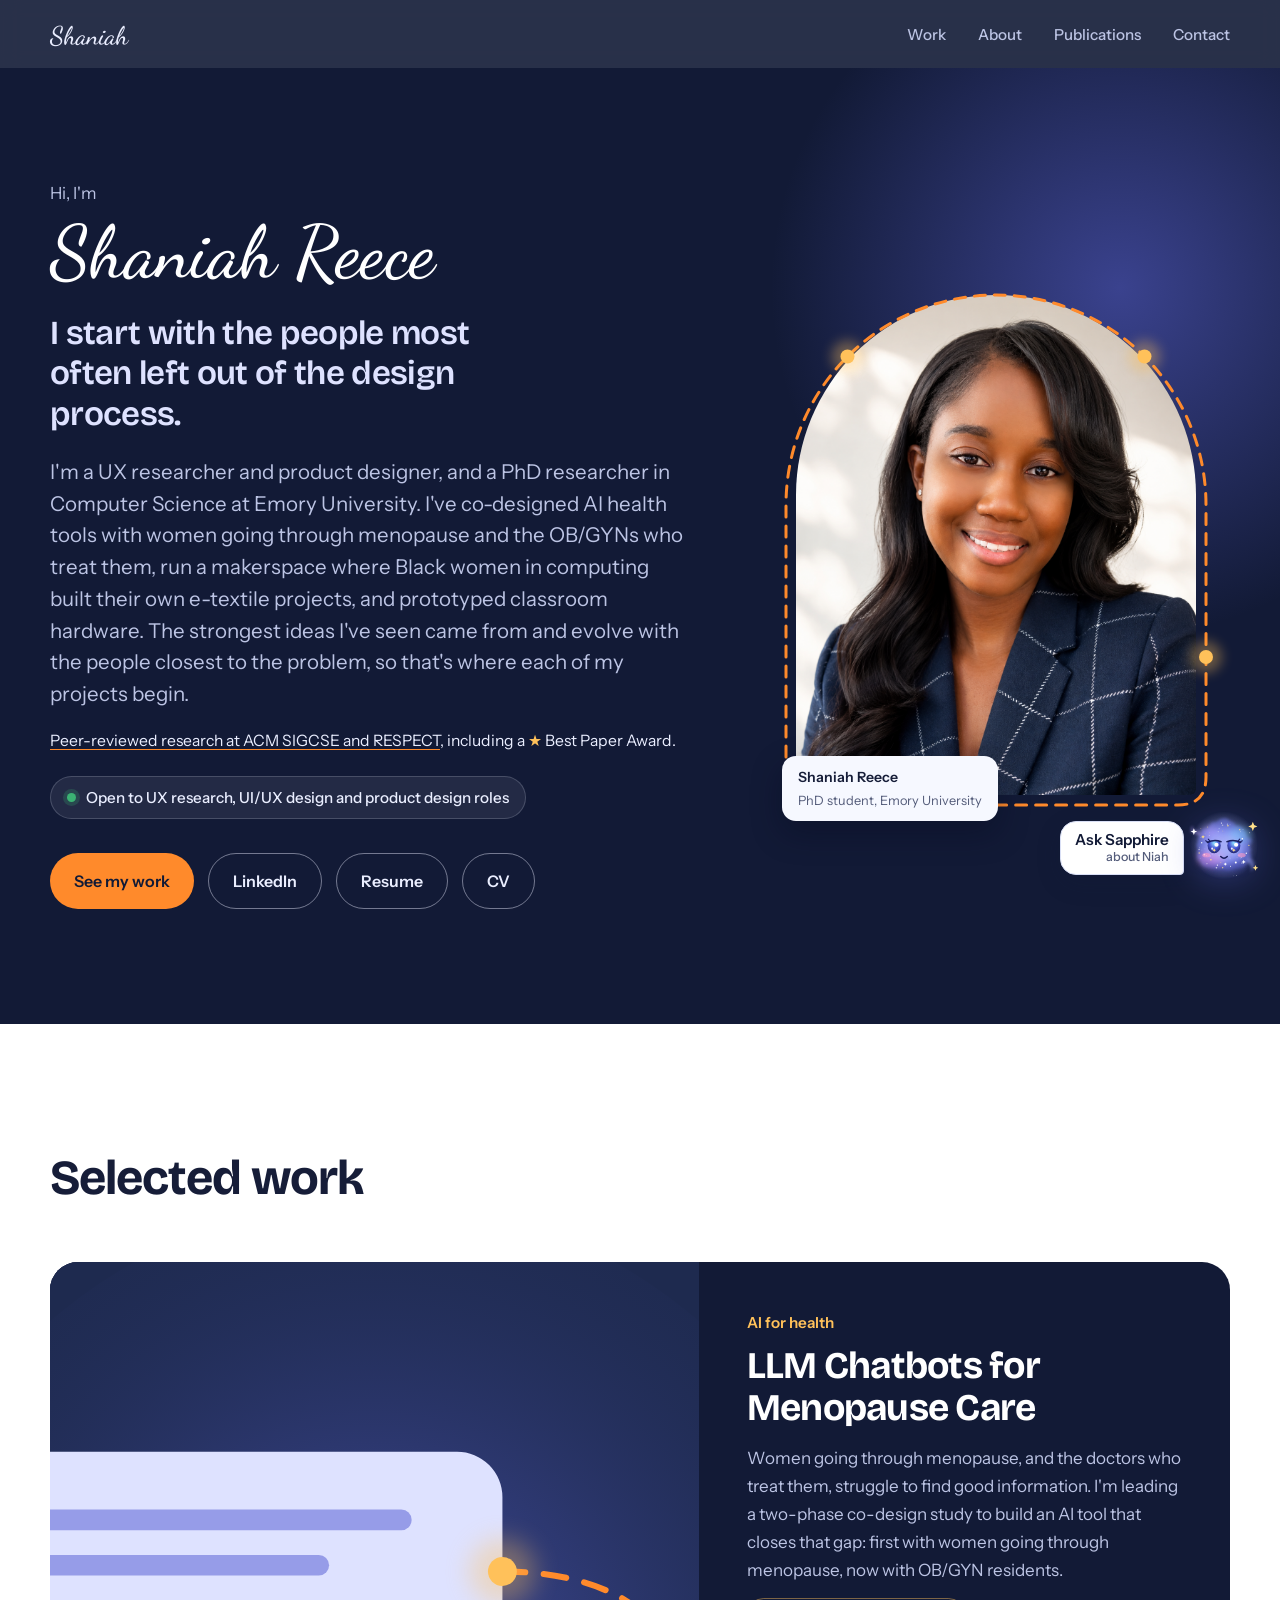
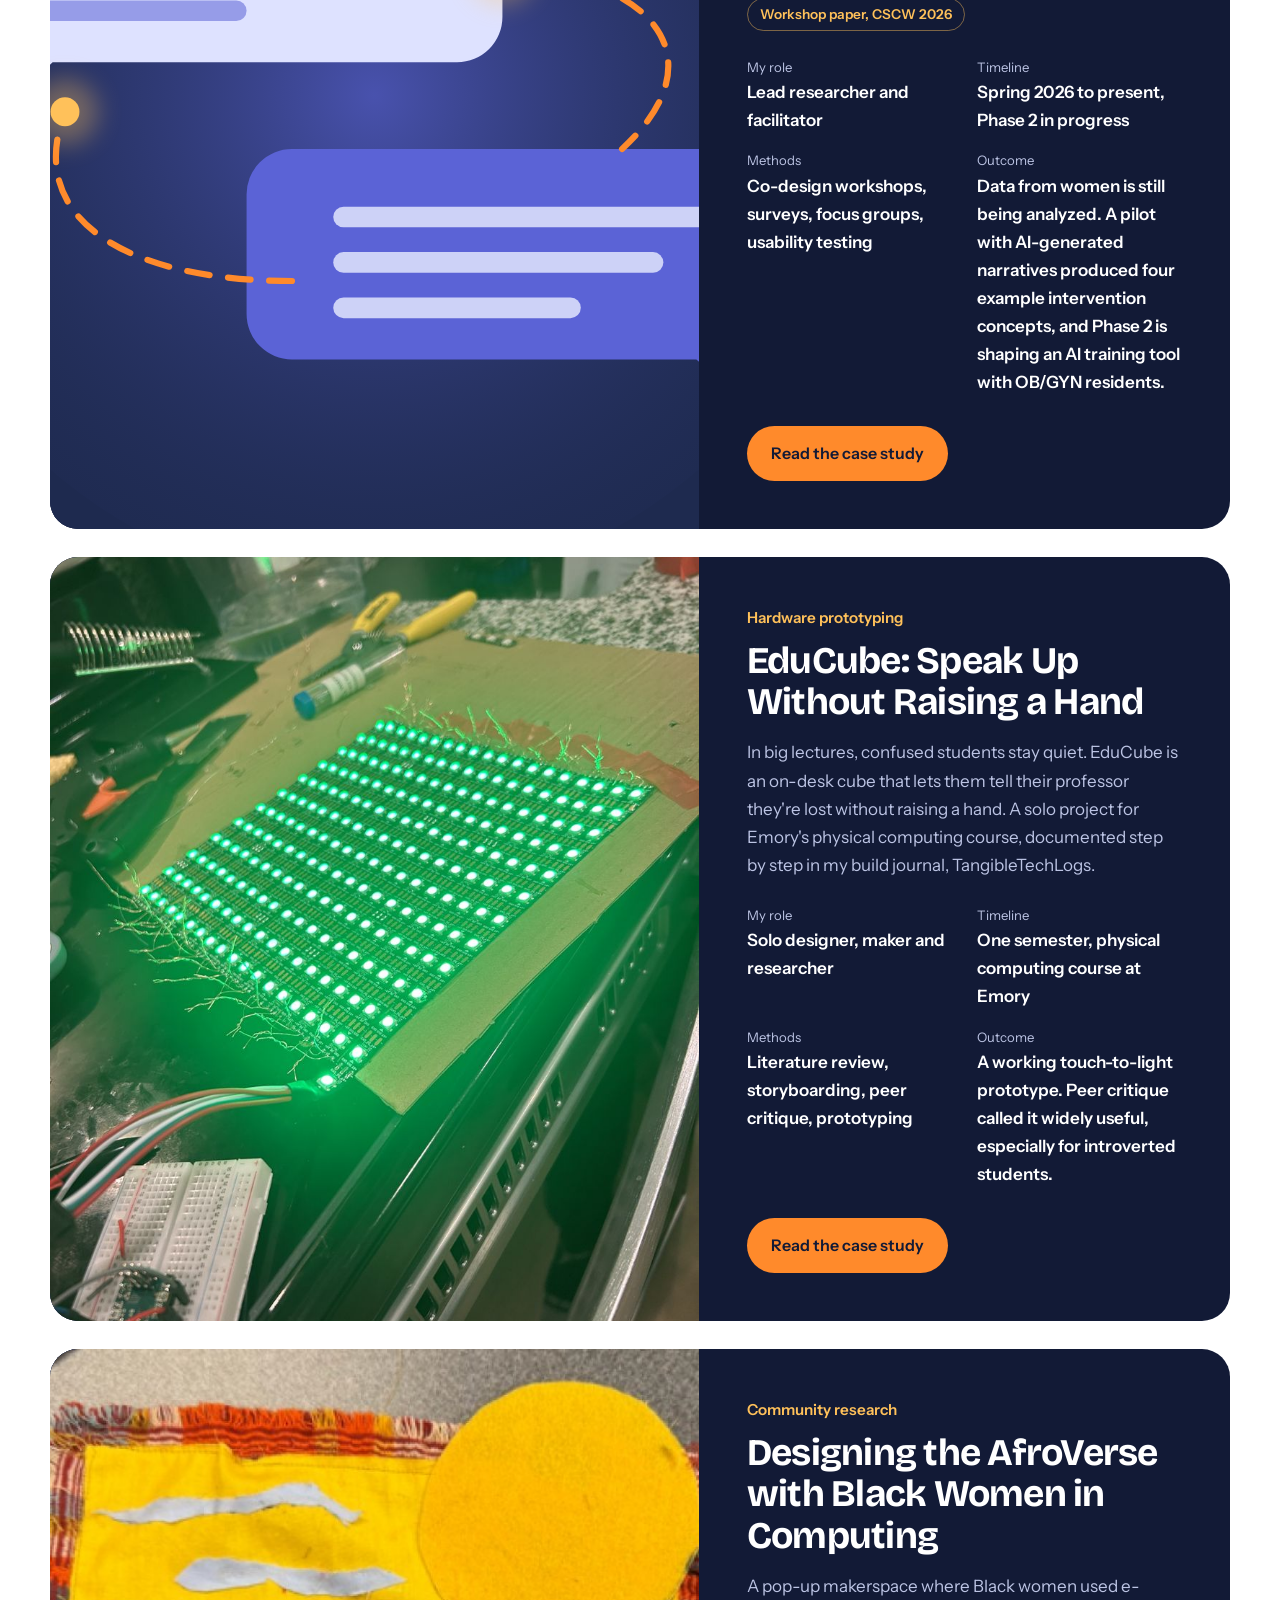
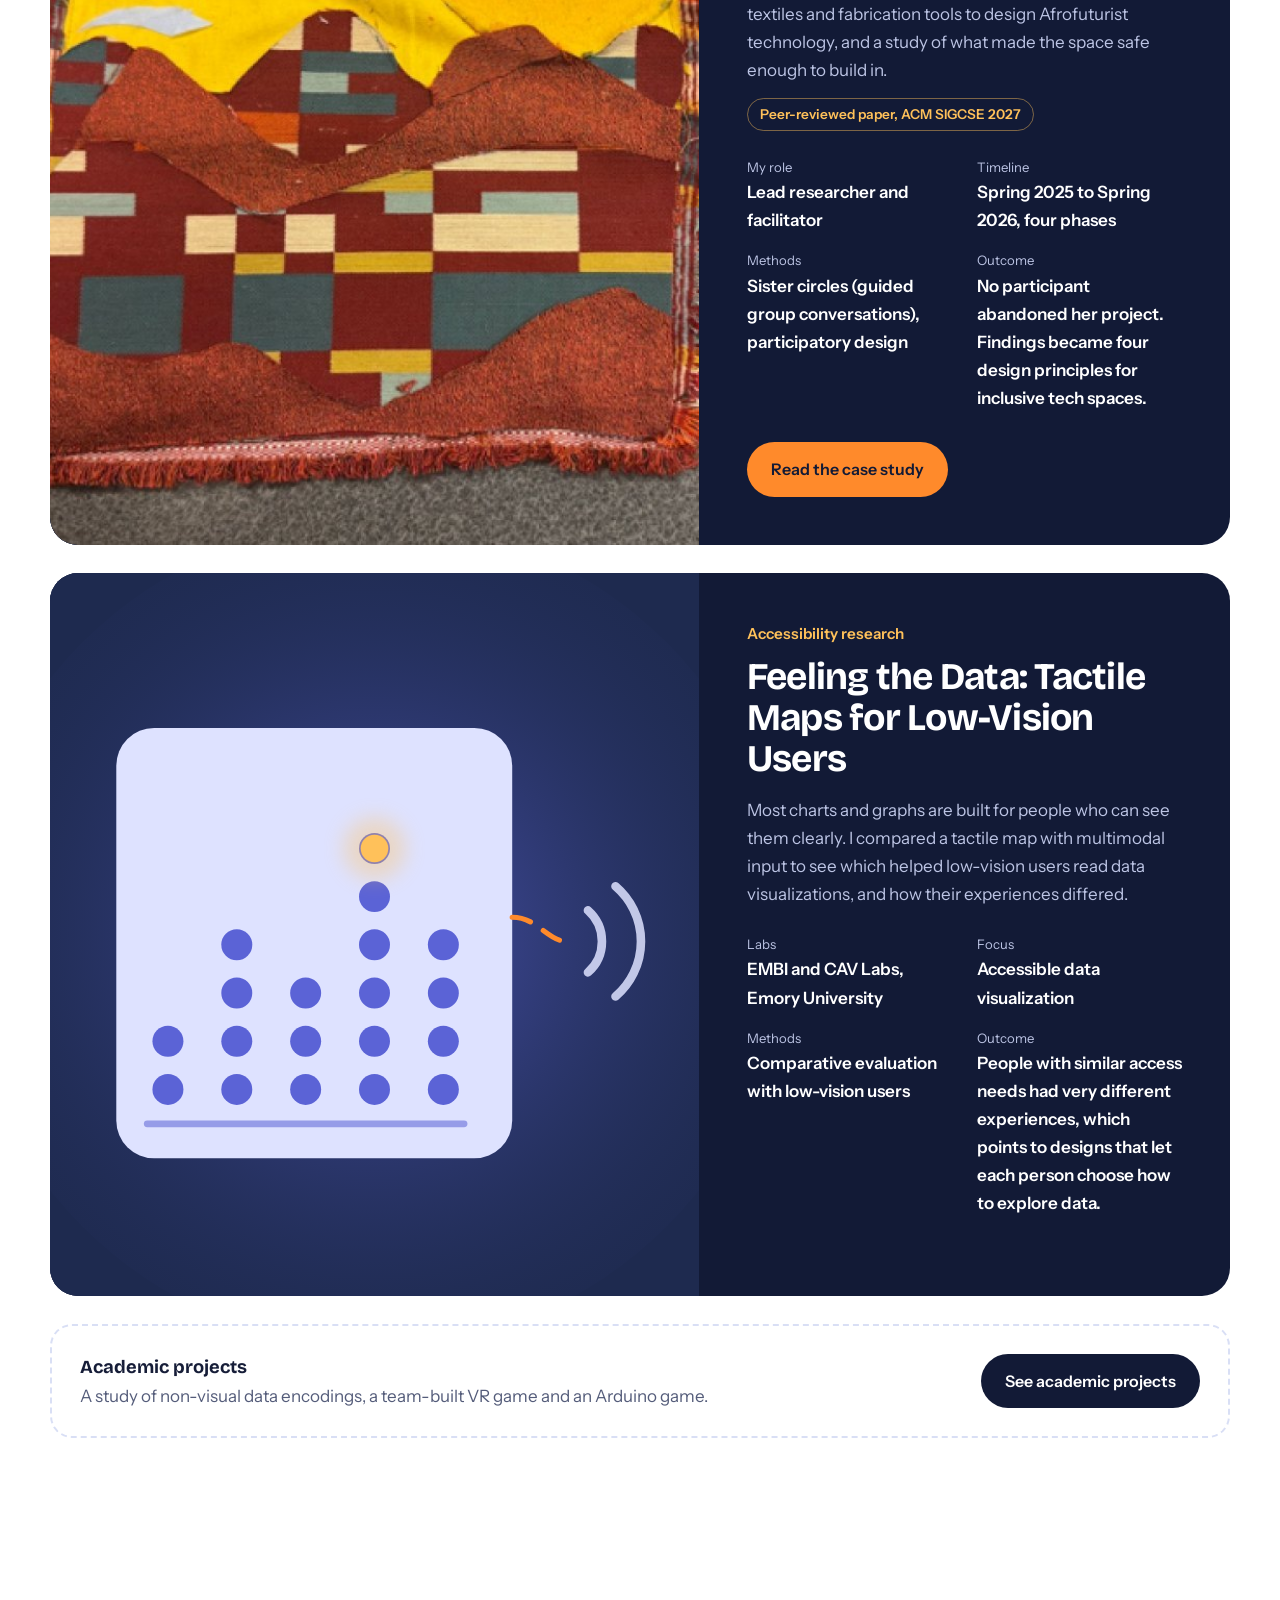
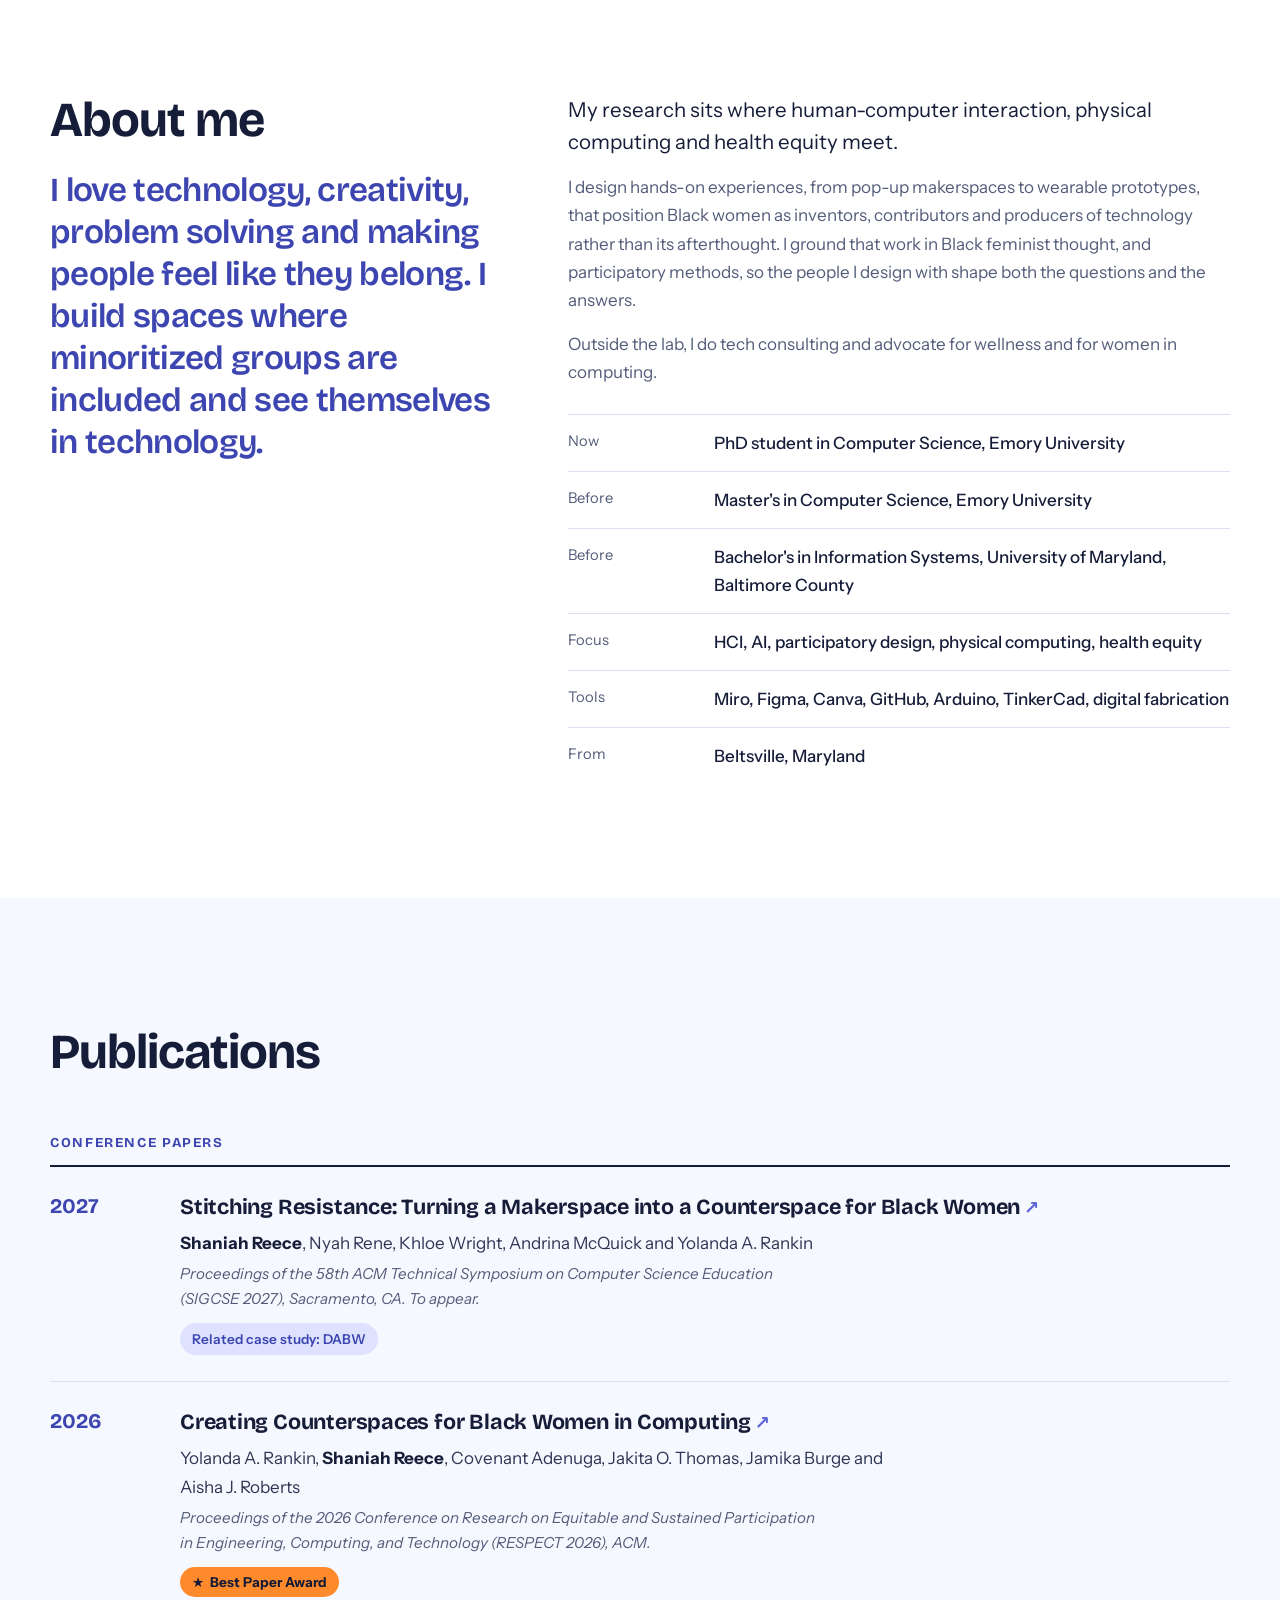
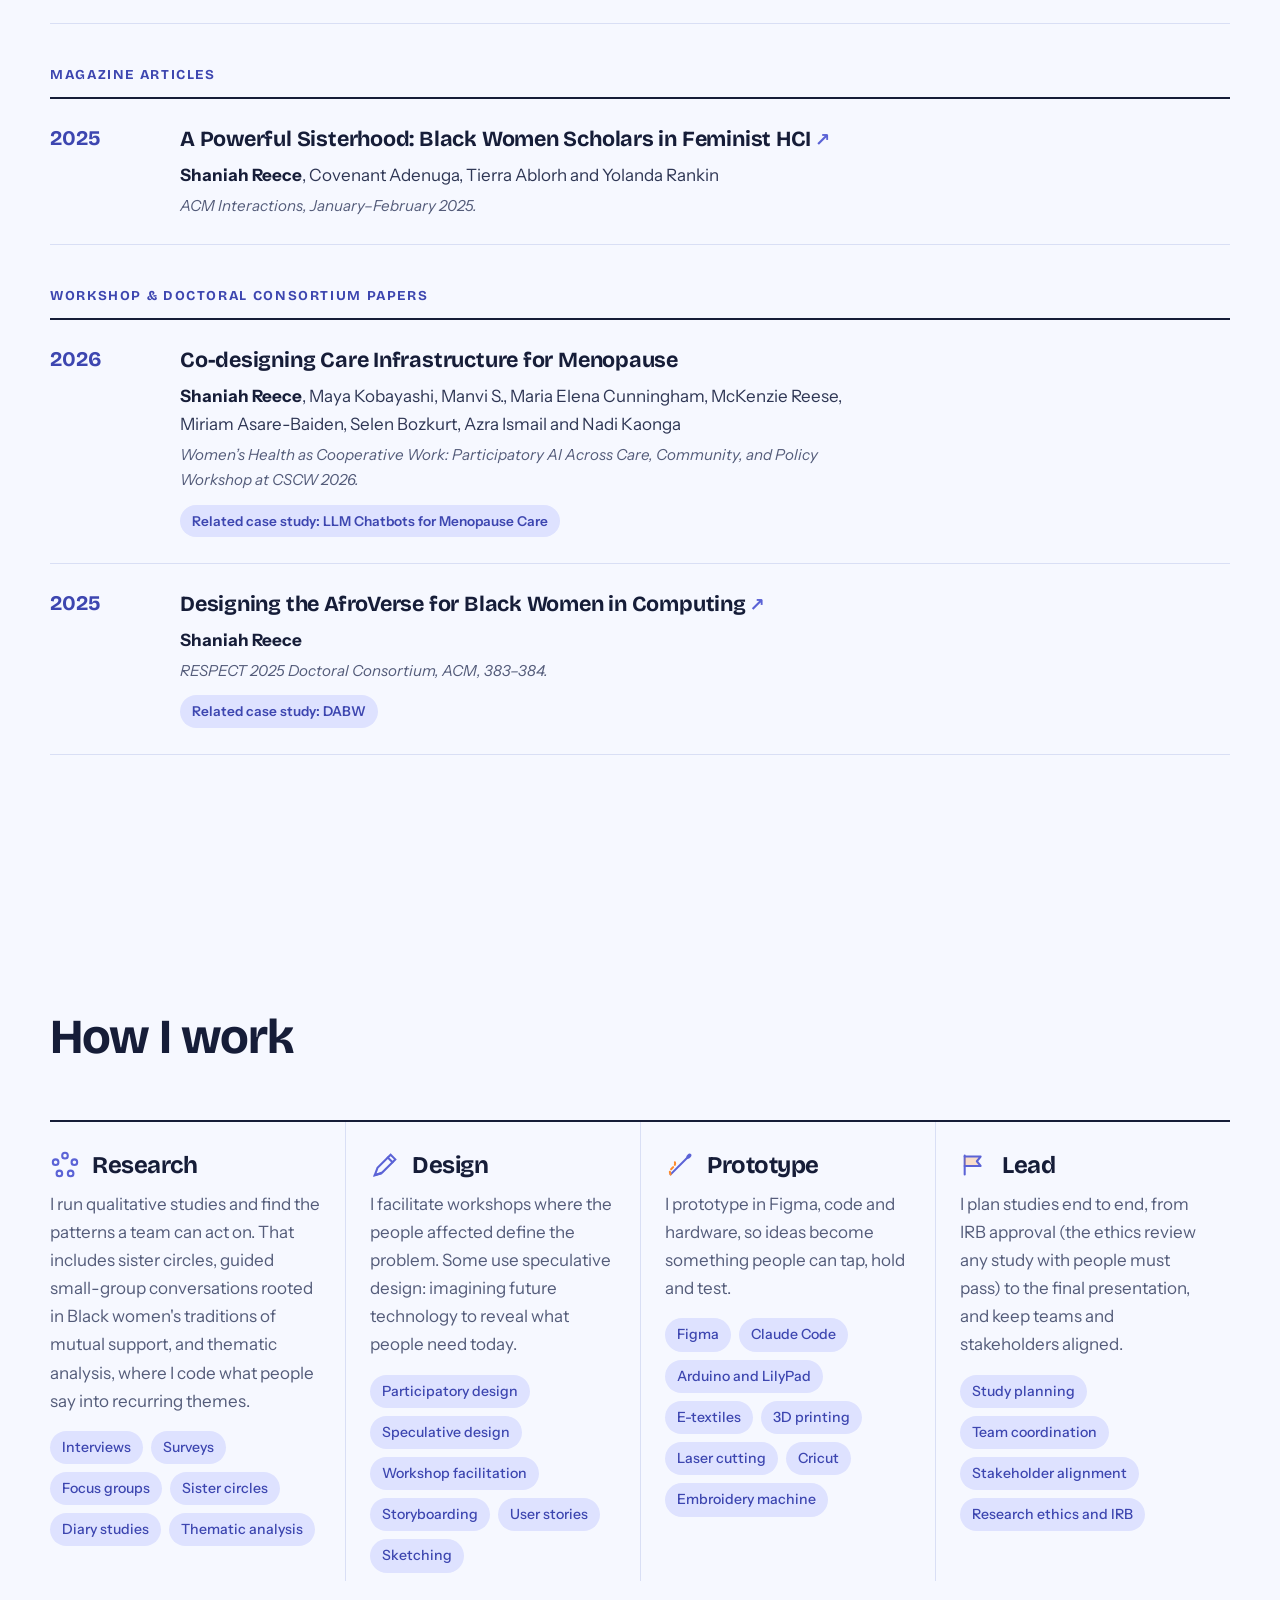
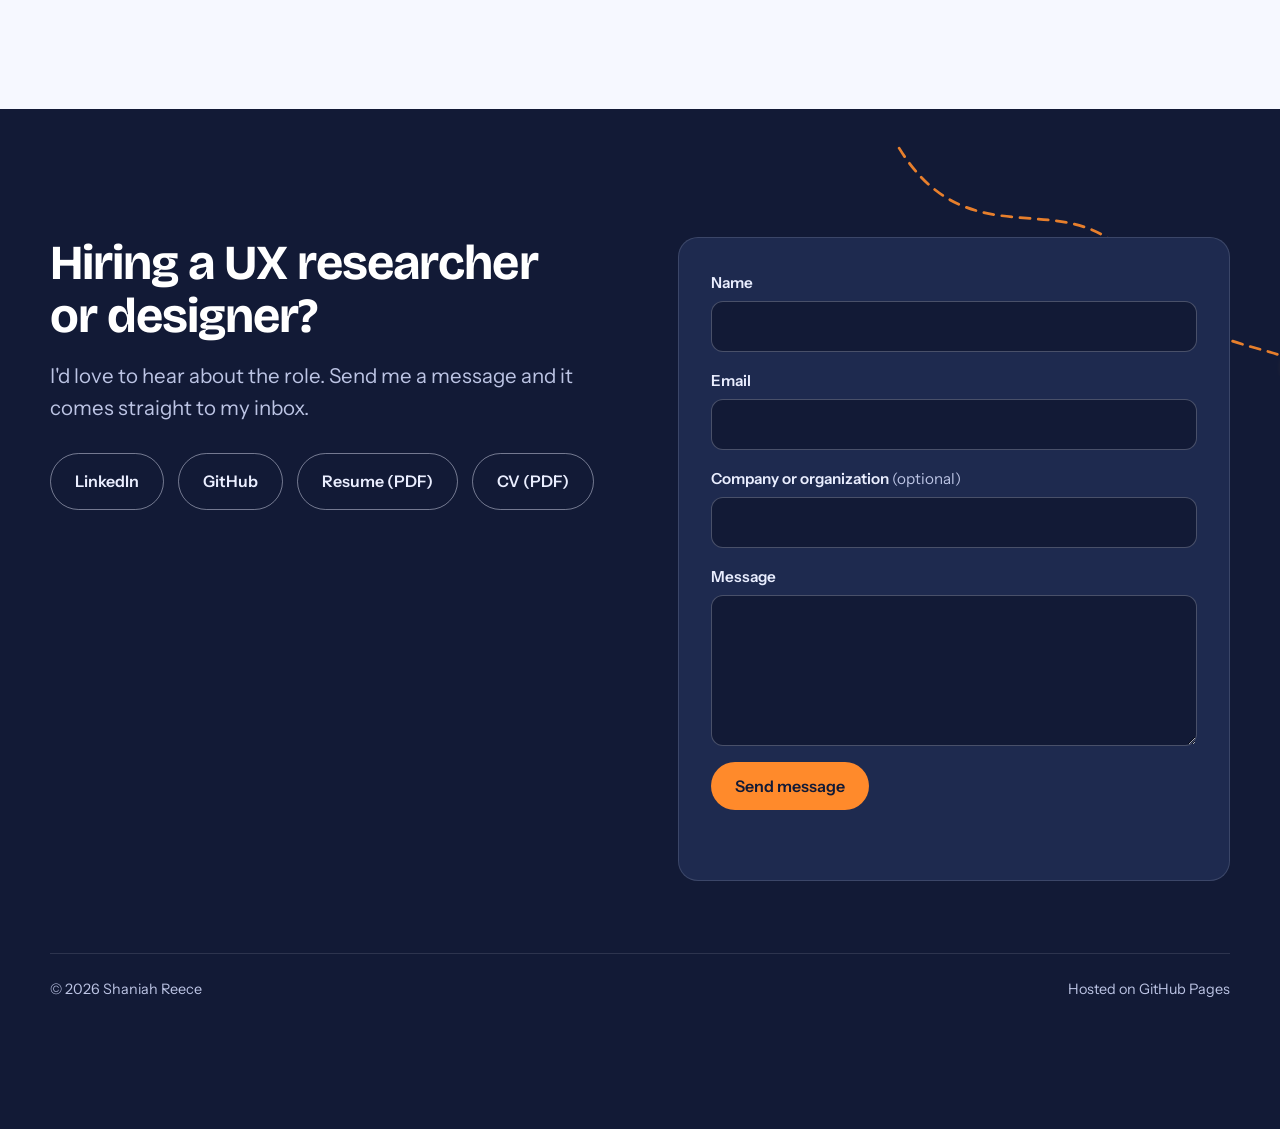
==== commit a211bbb7: "Add Heads or Tails Arduino game to Academic projects Solo Physical Computing midterm: two-button coi" ====
--- a/index.html
+++ b/index.html
@@ -246,7 +246,7 @@
         </div>
 
         <div class="next-up">
-          <div><strong>Academic projects</strong><br />A study of non-visual data encodings and a team-built VR game.</div>
+          <div><strong>Academic projects</strong><br />A study of non-visual data encodings, a team-built VR game and an Arduino game.</div>
           <a class="btn btn-dark" href="academic-projects.html">See academic projects</a>
         </div>
       </div>
